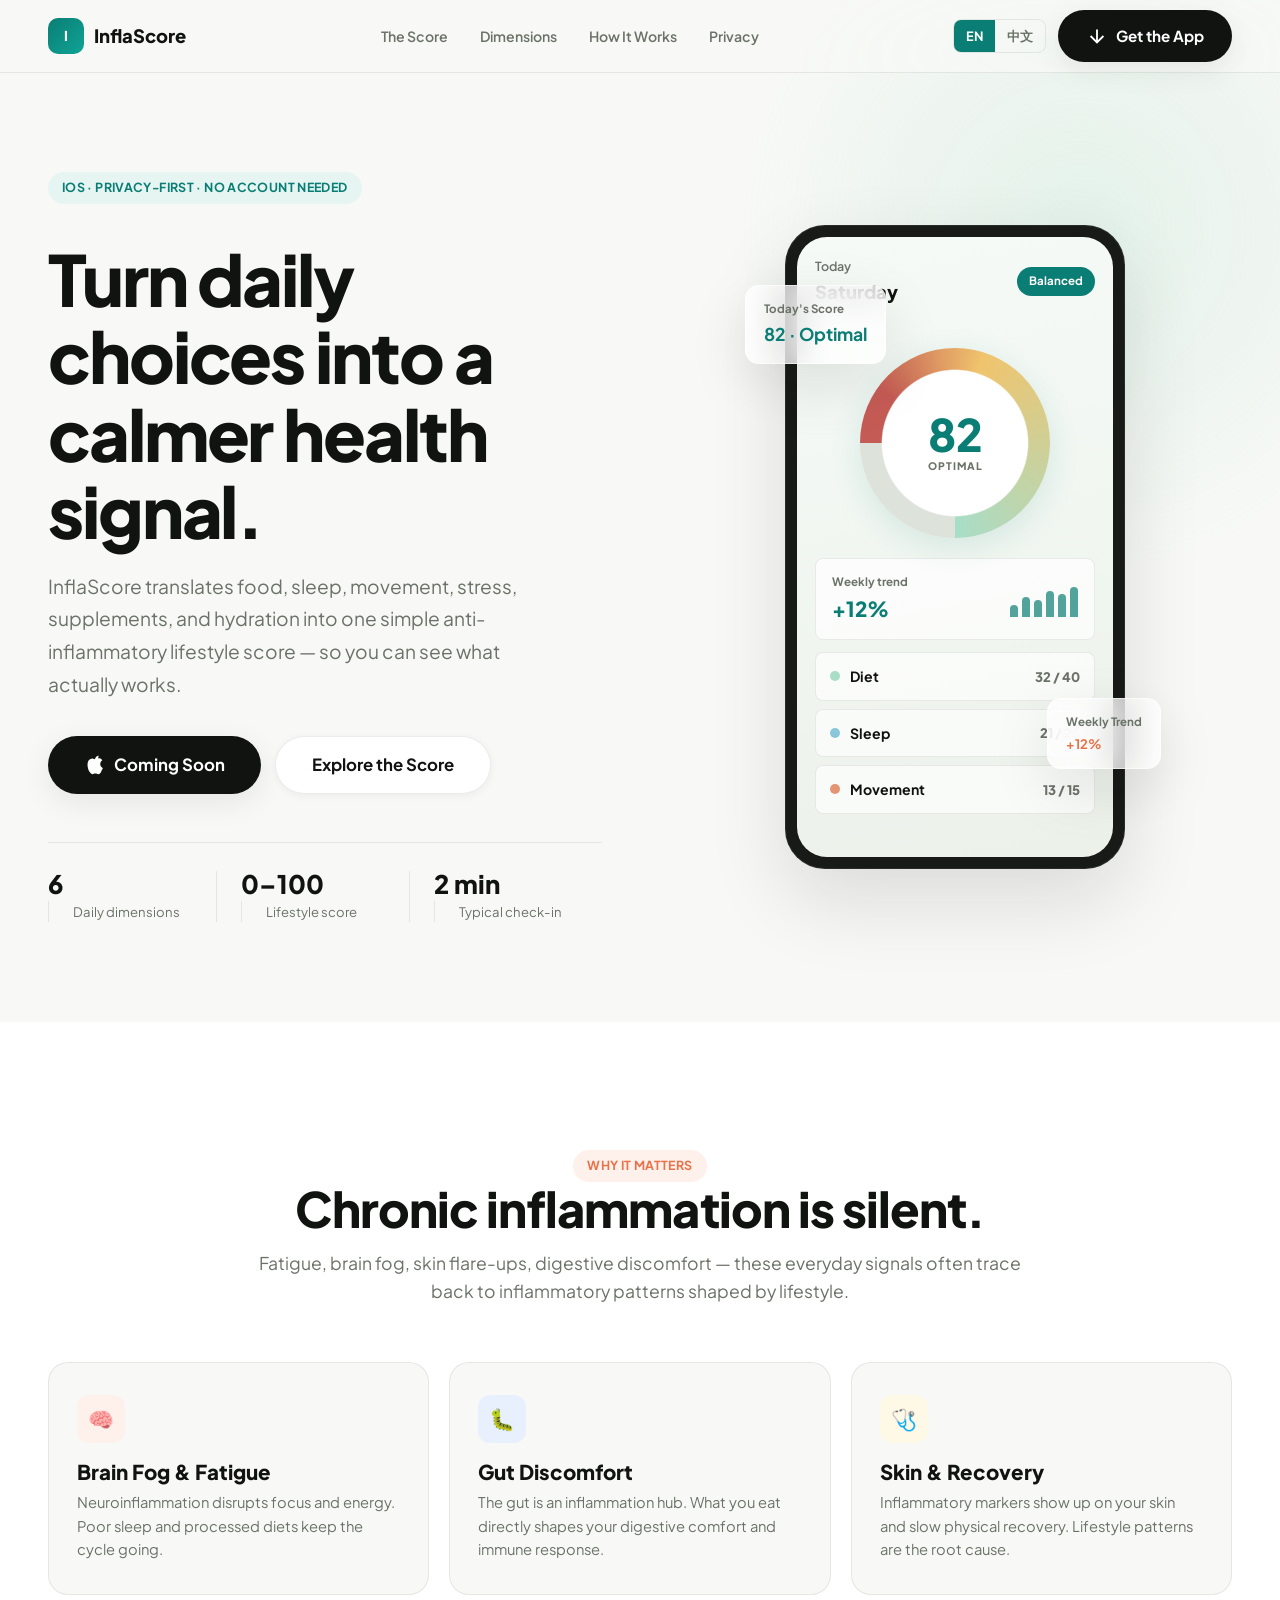
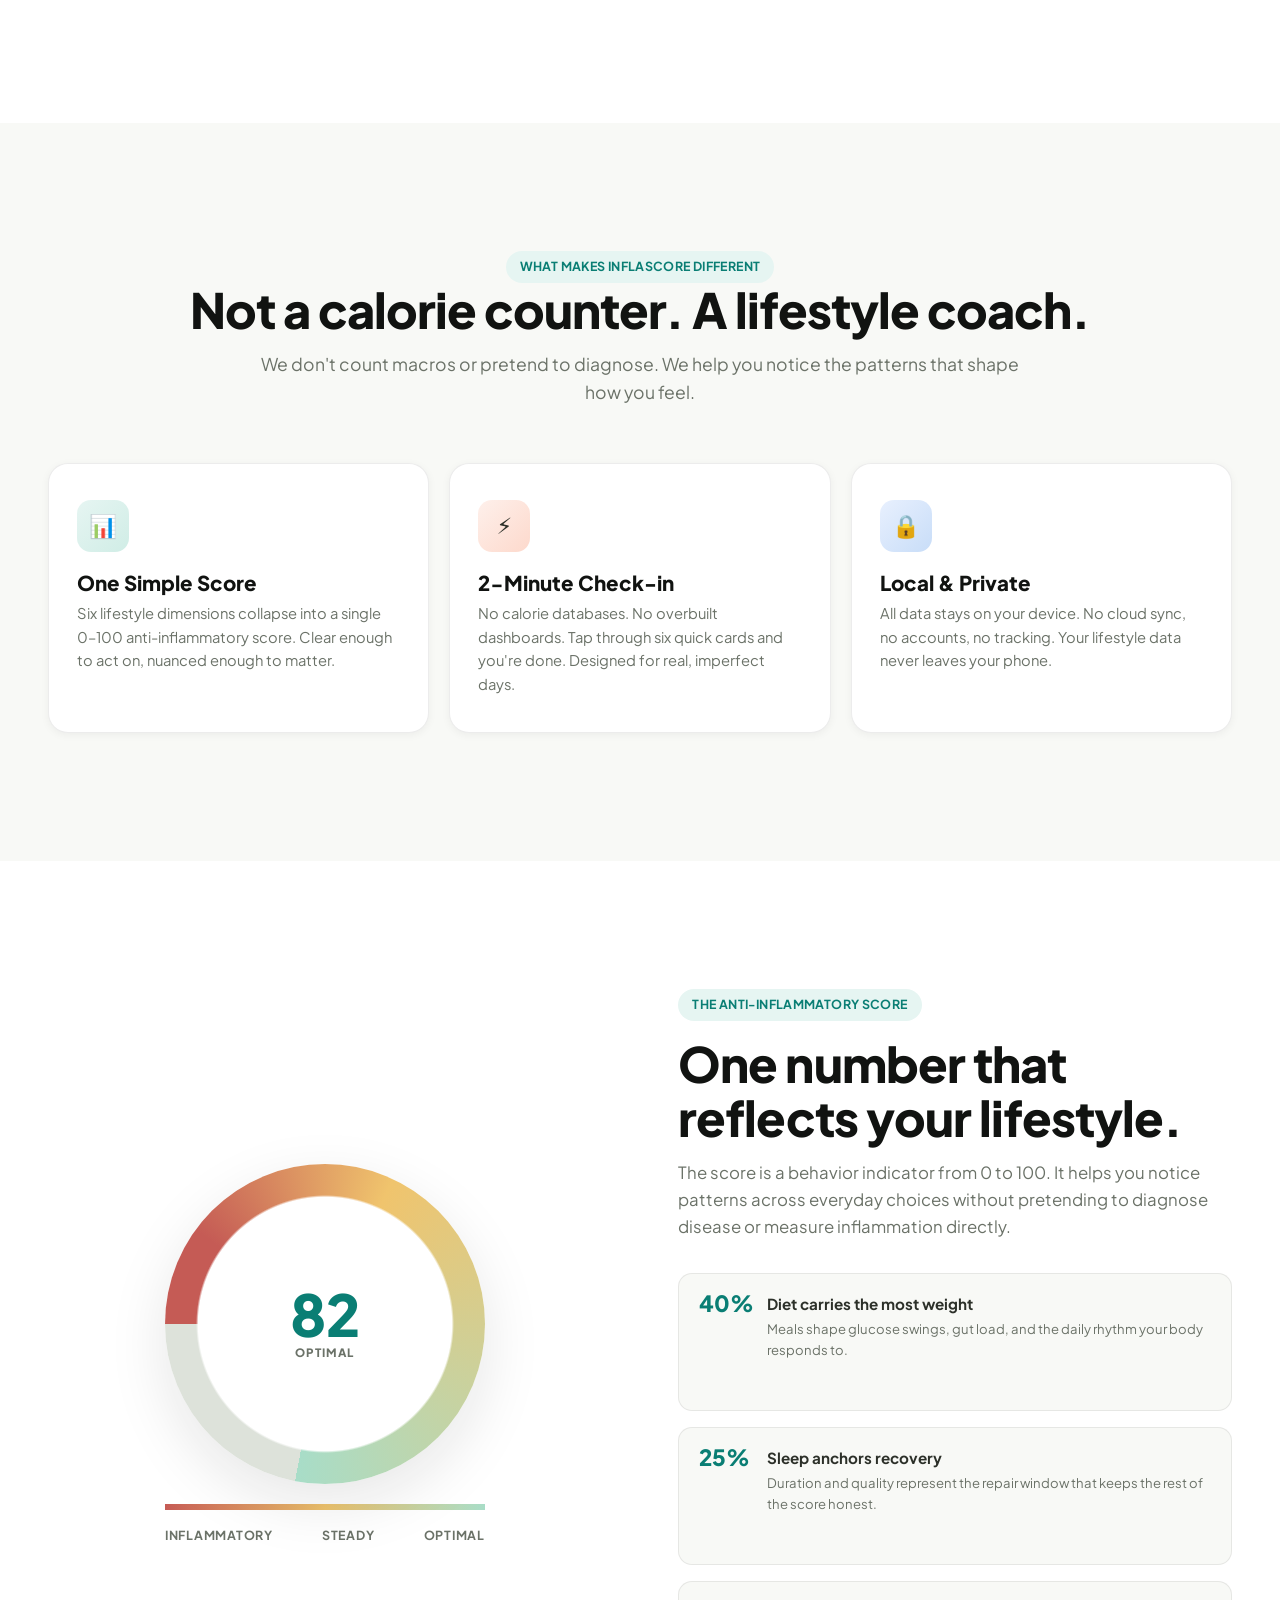
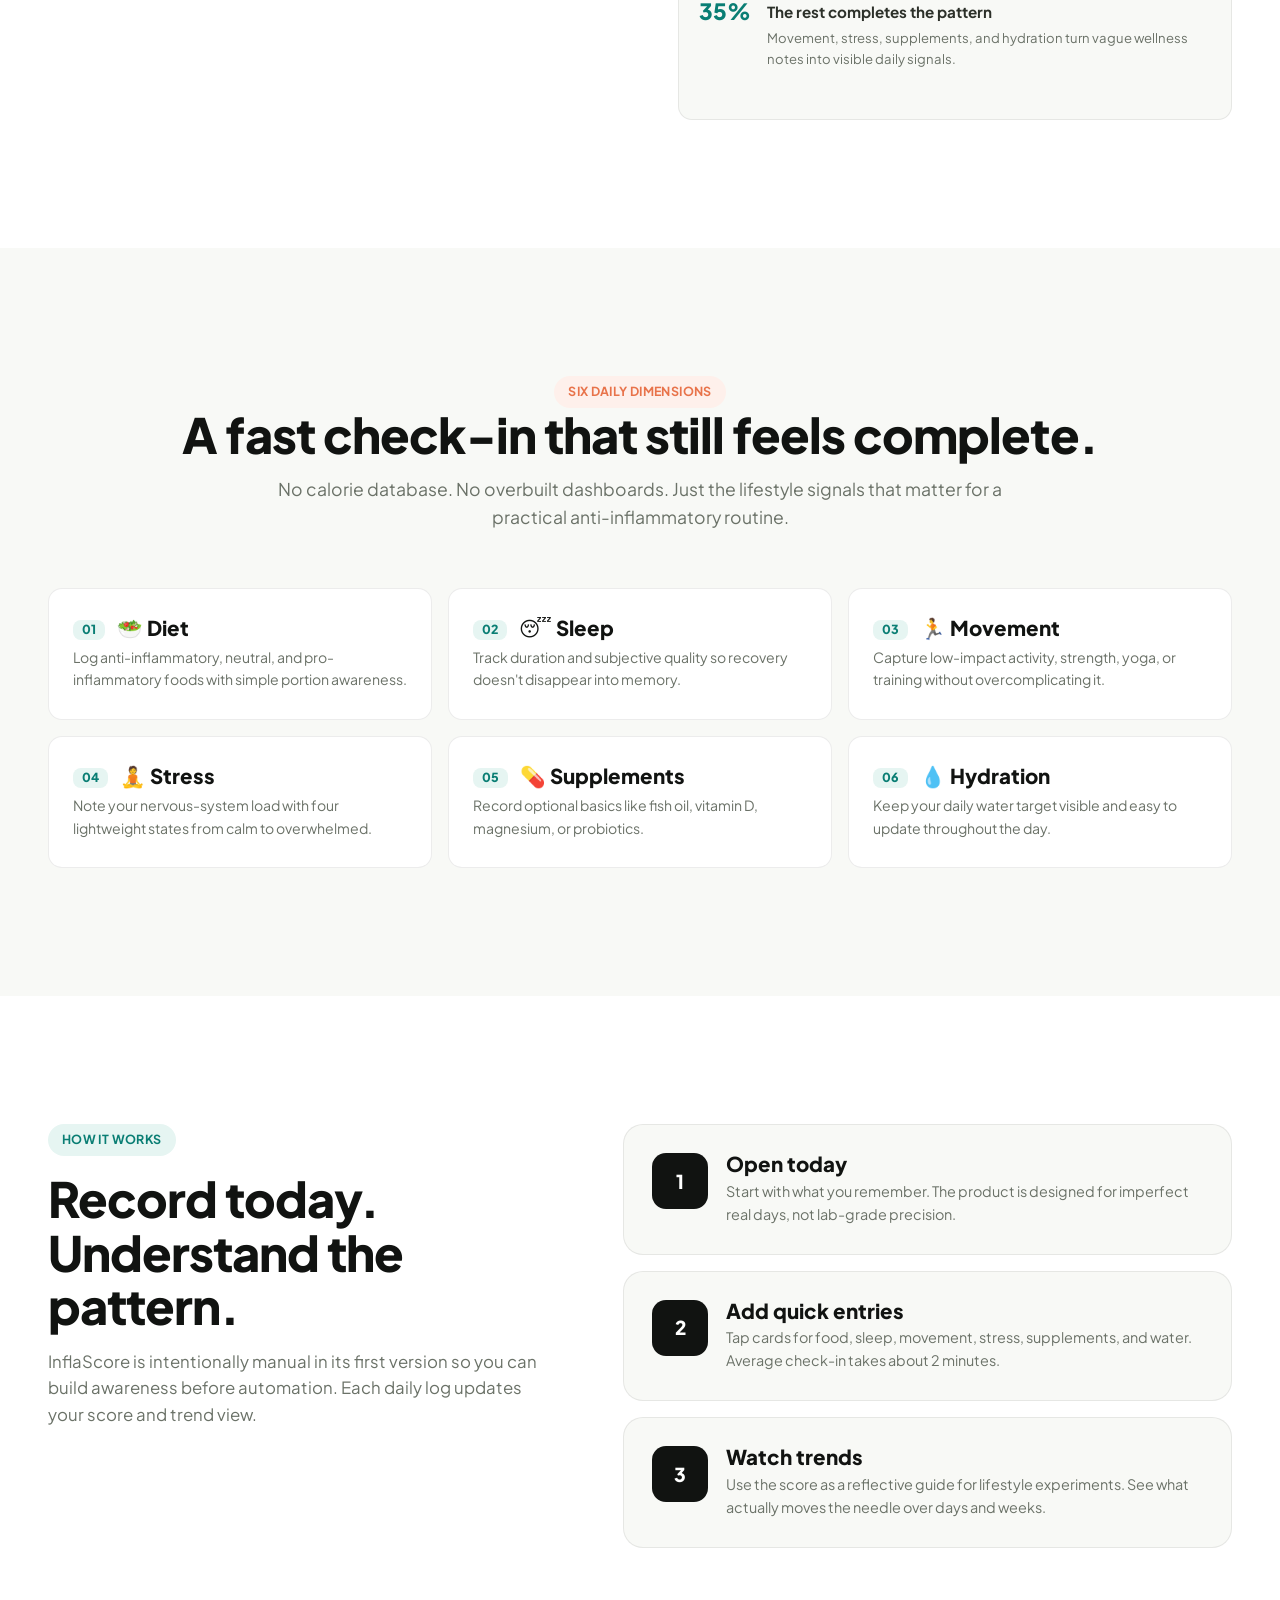
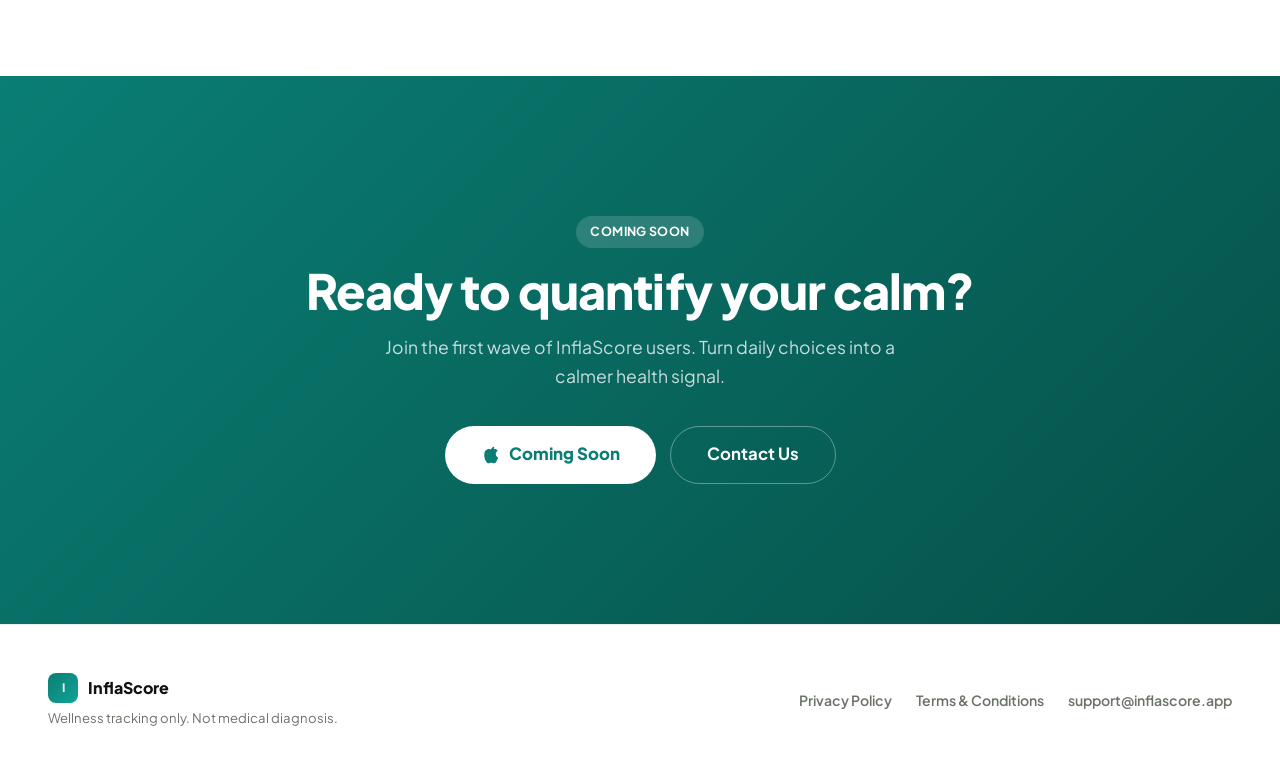
==== public/index.html @ 8caa7113 "Update App Store buttons to Coming Soon on landing pages (EN/ZH)" ====
<!doctype html>
<html lang="en">
<head>
  <meta charset="utf-8">
  <meta name="viewport" content="width=device-width, initial-scale=1">
  <title>InflaScore - Anti-inflammatory Diet & Lifestyle Tracker</title>
  <meta name="description" content="Turn vague wellness goals into a quantifiable daily anti-inflammatory score. Track diet, sleep, movement, stress, supplements, and hydration in 2 minutes.">
  <meta property="og:title" content="InflaScore - Anti-inflammatory Lifestyle Tracker">
  <meta property="og:description" content="Your daily anti-inflammatory lifestyle score. Track 6 dimensions in 2 minutes.">
  <meta property="og:type" content="website">
  <link rel="preconnect" href="https://fonts.googleapis.com">
  <link rel="preconnect" href="https://fonts.gstatic.com" crossorigin>
  <link href="https://fonts.googleapis.com/css2?family=Plus+Jakarta+Sans:wght@400;500;600;700;800;900&display=swap" rel="stylesheet">
  <link rel="stylesheet" href="styles.css">
</head>
<body>

<!-- ===== NAV ===== -->
<header class="site-header">
  <nav class="nav container" aria-label="Main navigation">
    <a class="brand" href="index.html" aria-label="InflaScore home">
      <span class="brand-icon">I</span>
      <span>InflaScore</span>
    </a>
    <div class="nav-links">
      <a href="#score">The Score</a>
      <a href="#dimensions">Dimensions</a>
      <a href="#how">How It Works</a>
      <a href="privacy.html">Privacy</a>
    </div>
    <div class="nav-actions">
      <div class="lang-switch">
        <a href="index.html" class="active">EN</a>
        <a href="index-zh.html">中文</a>
      </div>
      <a class="btn btn-primary" href="#download">
        <svg class="btn-icon" viewBox="0 0 24 24" fill="none" stroke="currentColor" stroke-width="2"><path d="M12 5v14M5 12l7 7 7-7"/></svg>
        Get the App
      </a>
    </div>
  </nav>
</header>

<main>

<!-- ===== HERO ===== -->
<section class="hero container">
  <div class="hero-content">
    <span class="badge badge-primary">iOS &middot; Privacy-first &middot; No account needed</span>
    <h1>Turn daily choices into a calmer health signal.</h1>
    <p class="hero-sub">InflaScore translates food, sleep, movement, stress, supplements, and hydration into one simple anti-inflammatory lifestyle score &mdash; so you can see what actually works.</p>
    <div class="hero-actions" id="download">
      <a class="btn btn-primary btn-lg" href="#">
        <svg class="btn-icon" viewBox="0 0 24 24" fill="currentColor"><path d="M18.71 19.5C17.88 20.74 17 21.95 15.66 21.97C14.32 22 13.89 21.18 12.37 21.18C10.84 21.18 10.37 21.95 9.1 22C7.79 22.05 6.8 20.68 5.96 19.47C4.25 16.56 2.93 11.3 4.7 7.72C5.57 5.94 7.36 4.83 9.28 4.8C10.56 4.78 11.76 5.68 12.54 5.68C13.31 5.68 14.78 4.58 16.35 4.75C17.02 4.78 18.85 5.02 20.03 6.76C19.93 6.83 17.67 8.15 17.69 10.87C17.72 14.14 20.56 15.18 20.59 15.19C20.56 15.27 20.12 16.72 19.06 18.2L18.71 19.5ZM13 3.5C13.73 2.67 14.94 2.04 15.94 2C16.07 3.17 15.6 4.35 14.9 5.19C14.21 6.04 13.07 6.7 11.95 6.61C11.8 5.46 12.36 4.26 13 3.5Z"/></svg>
        Coming Soon
      </a>
      <a class="btn btn-ghost btn-lg" href="#score">Explore the Score</a>
    </div>
    <div class="hero-metrics">
      <div>
        <div class="metric-value">6</div>
        <div class="metric-label">Daily dimensions</div>
      </div>
      <div>
        <div class="metric-value">0&ndash;100</div>
        <div class="metric-label">Lifestyle score</div>
      </div>
      <div>
        <div class="metric-value">2 min</div>
        <div class="metric-label">Typical check-in</div>
      </div>
    </div>
  </div>

  <div class="hero-visual">
    <div class="phone-wrap">
      <!-- floating cards -->
      <div class="phone-float phone-float-1">
        <div style="color:var(--muted);font-size:.72rem;margin-bottom:2px;">Today's Score</div>
        <div class="val">82 &middot; Optimal</div>
      </div>
      <div class="phone-float phone-float-2">
        <div style="color:var(--muted);font-size:.72rem;margin-bottom:2px;">Weekly Trend</div>
        <div class="val">+12%</div>
      </div>

      <!-- phone -->
      <div class="phone-device">
        <div class="phone-screen">
          <div class="app-status">
            <div>
              <div class="greeting">Today</div>
              <div class="day">Saturday</div>
            </div>
            <span class="status-chip">Balanced</span>
          </div>
          <div class="app-score">
            <div class="ring">
              <div class="ring-inner">
                <div class="score-num">82</div>
                <div class="score-label">Optimal</div>
              </div>
            </div>
          </div>
          <div class="app-trend">
            <div>
              <div class="label">Weekly trend</div>
              <div class="value">+12%</div>
            </div>
            <div class="mini-bars">
              <span style="height:34%"></span>
              <span style="height:56%"></span>
              <span style="height:48%"></span>
              <span style="height:72%"></span>
              <span style="height:64%"></span>
              <span style="height:84%"></span>
            </div>
          </div>
          <div class="app-habits">
            <div class="row"><span class="dot" style="background:var(--mint)"></span><span class="name">Diet</span><span class="pts">32 / 40</span></div>
            <div class="row"><span class="dot" style="background:var(--blue)"></span><span class="name">Sleep</span><span class="pts">21 / 25</span></div>
            <div class="row"><span class="dot" style="background:var(--coral)"></span><span class="name">Movement</span><span class="pts">13 / 15</span></div>
          </div>
        </div>
      </div>
    </div>
  </div>
</section>

<!-- ===== PROBLEM ===== -->
<section class="problem section">
  <div class="container">
    <div class="problem-header reveal">
      <span class="badge badge-accent">Why it matters</span>
      <h2>Chronic inflammation is silent.</h2>
      <p>Fatigue, brain fog, skin flare-ups, digestive discomfort &mdash; these everyday signals often trace back to inflammatory patterns shaped by lifestyle.</p>
    </div>
    <div class="problem-grid">
      <div class="problem-card reveal">
        <div class="icon">&#x1F9E0;</div>
        <h3>Brain Fog & Fatigue</h3>
        <p>Neuroinflammation disrupts focus and energy. Poor sleep and processed diets keep the cycle going.</p>
      </div>
      <div class="problem-card reveal">
        <div class="icon">&#x1F41B;</div>
        <h3>Gut Discomfort</h3>
        <p>The gut is an inflammation hub. What you eat directly shapes your digestive comfort and immune response.</p>
      </div>
      <div class="problem-card reveal">
        <div class="icon">&#x1FA7A;</div>
        <h3>Skin & Recovery</h3>
        <p>Inflammatory markers show up on your skin and slow physical recovery. Lifestyle patterns are the root cause.</p>
      </div>
    </div>
  </div>
</section>

<!-- ===== FEATURES ===== -->
<section class="features section">
  <div class="container">
    <div class="features-header reveal">
      <span class="badge badge-primary">What makes InflaScore different</span>
      <h2>Not a calorie counter. A lifestyle coach.</h2>
      <p>We don't count macros or pretend to diagnose. We help you notice the patterns that shape how you feel.</p>
    </div>
    <div class="features-grid">
      <div class="feature-card reveal">
        <div class="feature-icon">&#x1F4CA;</div>
        <h3>One Simple Score</h3>
        <p>Six lifestyle dimensions collapse into a single 0&ndash;100 anti-inflammatory score. Clear enough to act on, nuanced enough to matter.</p>
      </div>
      <div class="feature-card reveal">
        <div class="feature-icon">&#x26A1;</div>
        <h3>2-Minute Check-in</h3>
        <p>No calorie databases. No overbuilt dashboards. Tap through six quick cards and you're done. Designed for real, imperfect days.</p>
      </div>
      <div class="feature-card reveal">
        <div class="feature-icon">&#x1F512;</div>
        <h3>Local & Private</h3>
        <p>All data stays on your device. No cloud sync, no accounts, no tracking. Your lifestyle data never leaves your phone.</p>
      </div>
    </div>
  </div>
</section>

<!-- ===== SCORE ===== -->
<section class="score-section section" id="score">
  <div class="container">
    <div class="score-split">
      <div class="score-visual reveal">
        <div class="score-ring-wrap">
          <div class="score-ring-lg">
            <div class="ring-inner">
              <div class="score-num">82</div>
              <div class="score-label">Optimal</div>
            </div>
          </div>
        </div>
        <div class="score-scale" style="max-width:320px;width:100%;">
          <span>Inflammatory</span>
          <span>Steady</span>
          <span>Optimal</span>
        </div>
      </div>
      <div class="score-copy reveal">
        <span class="badge badge-primary">The Anti-Inflammatory Score</span>
        <h2>One number that reflects your lifestyle.</h2>
        <p>The score is a behavior indicator from 0 to 100. It helps you notice patterns across everyday choices without pretending to diagnose disease or measure inflammation directly.</p>
        <div class="weight-list">
          <div class="weight-item">
            <div class="pct">40%</div>
            <div>
              <h4>Diet carries the most weight</h4>
              <p>Meals shape glucose swings, gut load, and the daily rhythm your body responds to.</p>
            </div>
          </div>
          <div class="weight-item">
            <div class="pct">25%</div>
            <div>
              <h4>Sleep anchors recovery</h4>
              <p>Duration and quality represent the repair window that keeps the rest of the score honest.</p>
            </div>
          </div>
          <div class="weight-item">
            <div class="pct">35%</div>
            <div>
              <h4>The rest completes the pattern</h4>
              <p>Movement, stress, supplements, and hydration turn vague wellness notes into visible daily signals.</p>
            </div>
          </div>
        </div>
      </div>
    </div>
  </div>
</section>

<!-- ===== DIMENSIONS ===== -->
<section class="dimensions section" id="dimensions">
  <div class="container">
    <div class="dims-header reveal">
      <span class="badge badge-accent">Six Daily Dimensions</span>
      <h2>A fast check-in that still feels complete.</h2>
      <p>No calorie database. No overbuilt dashboards. Just the lifestyle signals that matter for a practical anti-inflammatory routine.</p>
    </div>
    <div class="dims-grid">
      <div class="dim-card reveal">
        <h3><span class="dim-num">01</span> 🥗 Diet</h3>
        <p>Log anti-inflammatory, neutral, and pro-inflammatory foods with simple portion awareness.</p>
      </div>
      <div class="dim-card reveal">
        <h3><span class="dim-num">02</span> 😴 Sleep</h3>
        <p>Track duration and subjective quality so recovery doesn't disappear into memory.</p>
      </div>
      <div class="dim-card reveal">
        <h3><span class="dim-num">03</span> 🏃 Movement</h3>
        <p>Capture low-impact activity, strength, yoga, or training without overcomplicating it.</p>
      </div>
      <div class="dim-card reveal">
        <h3><span class="dim-num">04</span> 🧘 Stress</h3>
        <p>Note your nervous-system load with four lightweight states from calm to overwhelmed.</p>
      </div>
      <div class="dim-card reveal">
        <h3><span class="dim-num">05</span> 💊 Supplements</h3>
        <p>Record optional basics like fish oil, vitamin D, magnesium, or probiotics.</p>
      </div>
      <div class="dim-card reveal">
        <h3><span class="dim-num">06</span> 💧 Hydration</h3>
        <p>Keep your daily water target visible and easy to update throughout the day.</p>
      </div>
    </div>
  </div>
</section>

<!-- ===== HOW IT WORKS ===== -->
<section class="how section" id="how">
  <div class="container">
    <div class="how-split">
      <div class="how-copy reveal">
        <span class="badge badge-primary">How It Works</span>
        <h2>Record today. Understand the pattern.</h2>
        <p>InflaScore is intentionally manual in its first version so you can build awareness before automation. Each daily log updates your score and trend view.</p>
      </div>
      <div class="steps">
        <div class="step-card reveal">
          <div class="step-num">1</div>
          <div>
            <h3>Open today</h3>
            <p>Start with what you remember. The product is designed for imperfect real days, not lab-grade precision.</p>
          </div>
        </div>
        <div class="step-card reveal">
          <div class="step-num">2</div>
          <div>
            <h3>Add quick entries</h3>
            <p>Tap cards for food, sleep, movement, stress, supplements, and water. Average check-in takes about 2 minutes.</p>
          </div>
        </div>
        <div class="step-card reveal">
          <div class="step-num">3</div>
          <div>
            <h3>Watch trends</h3>
            <p>Use the score as a reflective guide for lifestyle experiments. See what actually moves the needle over days and weeks.</p>
          </div>
        </div>
      </div>
    </div>
  </div>
</section>

<!-- ===== CTA ===== -->
<section class="cta-section" id="cta">
  <div class="container">
    <span class="badge" style="background:rgba(255,255,255,.15);color:#fff;margin-bottom:16px;">Coming Soon</span>
    <h2>Ready to quantify your calm?</h2>
    <p>Join the first wave of InflaScore users. Turn daily choices into a calmer health signal.</p>
    <div class="cta-actions">
      <a class="btn btn-white btn-lg" href="#">
        <svg class="store-icon" viewBox="0 0 24 24" fill="currentColor"><path d="M18.71 19.5C17.88 20.74 17 21.95 15.66 21.97C14.32 22 13.89 21.18 12.37 21.18C10.84 21.18 10.37 21.95 9.1 22C7.79 22.05 6.8 20.68 5.96 19.47C4.25 16.56 2.93 11.3 4.7 7.72C5.57 5.94 7.36 4.83 9.28 4.8C10.56 4.78 11.76 5.68 12.54 5.68C13.31 5.68 14.78 4.58 16.35 4.75C17.02 4.78 18.85 5.02 20.03 6.76C19.93 6.83 17.67 8.15 17.69 10.87C17.72 14.14 20.56 15.18 20.59 15.19C20.56 15.27 20.12 16.72 19.06 18.2L18.71 19.5ZM13 3.5C13.73 2.67 14.94 2.04 15.94 2C16.07 3.17 15.6 4.35 14.9 5.19C14.21 6.04 13.07 6.7 11.95 6.61C11.8 5.46 12.36 4.26 13 3.5Z"/></svg>
        Coming Soon
      </a>
      <a class="btn btn-outline-white btn-lg" href="mailto:support@inflascore.app">Contact Us</a>
    </div>
  </div>
</section>

</main>

<!-- ===== FOOTER ===== -->
<footer class="site-footer">
  <div class="footer-inner container">
    <div>
      <div class="footer-brand">
        <span class="brand-icon">I</span>
        <span>InflaScore</span>
      </div>
      <div class="footer-disclaimer">Wellness tracking only. Not medical diagnosis.</div>
    </div>
    <div class="footer-links">
      <a href="privacy.html">Privacy Policy</a>
      <a href="terms.html">Terms & Conditions</a>
      <a href="mailto:support@inflascore.app">support@inflascore.app</a>
    </div>
  </div>
</footer>

<script>
// Scroll reveal
const io = new IntersectionObserver((entries) => {
  entries.forEach(e => { if (e.isIntersecting) { e.target.classList.add('visible'); io.unobserve(e.target); } });
}, { threshold: 0.12 });
document.querySelectorAll('.reveal').forEach(el => io.observe(el));
</script>
</body>
</html>
---- public/styles.css ----
/* ===== FOUNDATION ===== */
:root {
  --bg: #f8f9f6;
  --bg-warm: #f3f0eb;
  --surface: #ffffff;
  --surface-glass: rgba(255,255,255,.72);
  --ink: #111311;
  --text: #2c3029;
  --muted: #6b7268;
  --line: rgba(17,19,17,.08);
  --primary: #0a7e74;
  --primary-light: #10a396;
  --primary-pale: #e6f5f2;
  --accent: #e8734a;
  --accent-pale: #fef0eb;
  --mint: #a8ddc8;
  --blue: #89c6da;
  --amber: #f0c46d;
  --coral: #e49373;
  --red: #c55b55;
  --shadow-sm: 0 2px 8px rgba(17,19,17,.05);
  --shadow-md: 0 8px 30px rgba(17,19,17,.08);
  --shadow-lg: 0 20px 60px rgba(17,19,17,.10);
  --shadow-xl: 0 32px 80px rgba(17,19,17,.12);
  --radius: 14px;
  --radius-sm: 8px;
  --radius-lg: 20px;
  --max-w: 1200px;
  --gutter: clamp(20px, 4vw, 48px);
}

* { box-sizing: border-box; margin: 0; padding: 0; }
html { scroll-behavior: smooth; -webkit-text-size-adjust: 100%; }
body {
  font-family: 'Plus Jakarta Sans', ui-sans-serif, system-ui, -apple-system, sans-serif;
  background: var(--bg);
  color: var(--text);
  line-height: 1.6;
  overflow-x: hidden;
}
a { color: inherit; text-decoration: none; }
img { max-width: 100%; display: block; }
button { font: inherit; cursor: pointer; border: none; background: none; }

/* ===== TYPOGRAPHY ===== */
h1, h2, h3 { color: var(--ink); font-weight: 800; line-height: 1.1; }
h1 { font-size: clamp(2.8rem, 5.5vw, 4.6rem); letter-spacing: -.03em; }
h2 { font-size: clamp(2rem, 3.8vw, 3.2rem); letter-spacing: -.02em; }
h3 { font-size: clamp(1.15rem, 1.6vw, 1.4rem); }
p { max-width: 60ch; }

/* ===== LAYOUT ===== */
.container { width: min(var(--max-w), calc(100% - var(--gutter) * 2)); margin: 0 auto; }
.section { padding: clamp(72px, 10vw, 140px) 0; }

/* ===== BUTTONS ===== */
.btn {
  display: inline-flex; align-items: center; justify-content: center; gap: 8px;
  min-height: 52px; padding: 0 28px; border-radius: 50px; font-weight: 700; font-size: .95rem;
  transition: transform .22s ease, box-shadow .22s ease;
}
.btn:hover { transform: translateY(-2px); }
.btn:active { transform: translateY(0); }
.btn-primary { background: var(--ink); color: #fff; box-shadow: var(--shadow-md); }
.btn-primary:hover { box-shadow: var(--shadow-lg); }
.btn-accent { background: var(--primary); color: #fff; box-shadow: 0 4px 20px rgba(10,126,116,.25); }
.btn-accent:hover { box-shadow: 0 8px 30px rgba(10,126,116,.35); }
.btn-ghost { background: var(--surface); color: var(--ink); border: 1px solid var(--line); box-shadow: var(--shadow-sm); }
.btn-ghost:hover { border-color: var(--primary); color: var(--primary); }
.btn-lg { min-height: 58px; padding: 0 36px; font-size: 1.05rem; }
.btn-icon { width: 22px; height: 22px; flex-shrink: 0; }

/* ===== BADGES ===== */
.badge {
  display: inline-flex; align-items: center; gap: 6px;
  padding: 6px 14px; border-radius: 50px; font-size: .78rem; font-weight: 700;
  letter-spacing: .03em; text-transform: uppercase;
}
.badge-primary { background: var(--primary-pale); color: var(--primary); }
.badge-accent { background: var(--accent-pale); color: var(--accent); }

/* ===== NAV ===== */
.site-header {
  position: fixed; top: 0; left: 0; right: 0; z-index: 100;
  background: rgba(248,249,246,.82); backdrop-filter: blur(20px) saturate(1.4);
  border-bottom: 1px solid var(--line);
  transition: background .3s ease;
}
.nav {
  display: flex; align-items: center; justify-content: space-between;
  min-height: 72px; gap: 24px;
}
.brand {
  display: flex; align-items: center; gap: 10px;
  font-size: 1.15rem; font-weight: 800; color: var(--ink);
  flex-shrink: 0;
}
.brand-icon {
  width: 36px; height: 36px; border-radius: 10px;
  display: grid; place-items: center;
  background: linear-gradient(135deg, var(--primary), var(--primary-light));
  color: #fff; font-weight: 900; font-size: .85rem;
}
.nav-links { display: flex; align-items: center; gap: 32px; }
.nav-links a {
  font-size: .88rem; font-weight: 600; color: var(--muted);
  transition: color .2s ease;
}
.nav-links a:hover { color: var(--primary); }
.nav-actions { display: flex; align-items: center; gap: 12px; }
.lang-switch {
  display: inline-flex; align-items: center; gap: 0;
  border: 1px solid var(--line); border-radius: 8px; overflow: hidden;
  font-size: .8rem; font-weight: 700;
}
.lang-switch a {
  padding: 6px 12px; color: var(--muted); transition: background .2s ease, color .2s ease;
}
.lang-switch a:hover { background: var(--primary-pale); color: var(--primary); }
.lang-switch a.active { background: var(--primary); color: #fff; }

/* ===== HERO ===== */
.hero {
  padding-top: calc(72px + clamp(60px, 8vw, 100px));
  padding-bottom: clamp(60px, 8vw, 100px);
  display: grid; grid-template-columns: 1fr 1fr;
  gap: clamp(40px, 6vw, 80px); align-items: center;
  position: relative;
}
.hero::before {
  content: ''; position: absolute; top: -120px; right: -200px;
  width: 700px; height: 700px; border-radius: 50%;
  background: radial-gradient(circle, rgba(168,221,200,.25), transparent 70%);
  pointer-events: none;
}
.hero-content { position: relative; z-index: 1; }
.hero-content .badge { margin-bottom: 20px; }
.hero h1 { margin: 16px 0 20px; }
.hero-sub {
  font-size: clamp(1.05rem, 1.5vw, 1.2rem); color: var(--muted);
  line-height: 1.7; max-width: 520px; margin-bottom: 36px;
}
.hero-actions { display: flex; gap: 14px; flex-wrap: wrap; margin-bottom: 48px; }
.hero-metrics {
  display: flex; gap: 0; border-top: 1px solid var(--line); padding-top: 28px;
}
.hero-metrics div { flex: 1; }
.hero-metrics div + div { border-left: 1px solid var(--line); padding-left: 24px; }
.metric-value { font-size: 1.6rem; font-weight: 800; color: var(--ink); line-height: 1; }
.metric-label { font-size: .82rem; color: var(--muted); margin-top: 4px; }

/* phone mockup */
.hero-visual { position: relative; z-index: 1; }
.phone-wrap { position: relative; max-width: 340px; margin: 0 auto; }
.phone-float {
  position: absolute; padding: 14px 18px; border-radius: var(--radius);
  background: var(--surface-glass); backdrop-filter: blur(16px);
  border: 1px solid rgba(255,255,255,.6); box-shadow: var(--shadow-lg);
  font-size: .82rem; font-weight: 700; white-space: nowrap;
  animation: float 4s ease-in-out infinite;
}
.phone-float-1 { top: 60px; left: -40px; }
.phone-float-1 .val { color: var(--primary); font-size: 1.1rem; }
.phone-float-2 { bottom: 100px; right: -36px; animation-delay: -2s; }
.phone-float-2 .val { color: var(--accent); }
@keyframes float {
  0%, 100% { transform: translateY(0); }
  50% { transform: translateY(-10px); }
}

.phone-device {
  border-radius: 40px; background: #171a17; padding: 12px;
  box-shadow: var(--shadow-xl), 0 0 0 1px rgba(255,255,255,.08) inset;
}
.phone-screen {
  border-radius: 30px; overflow: hidden; min-height: 620px;
  background: linear-gradient(170deg, #f5faf7 0%, #ecf2ea 100%);
  padding: 20px 18px;
}
/* status bar */
.app-status { display: flex; justify-content: space-between; align-items: center; margin-bottom: 18px; }
.app-status .greeting { font-size: .78rem; color: var(--muted); font-weight: 600; }
.app-status .day { font-size: 1.15rem; font-weight: 800; color: var(--ink); }
.status-chip {
  padding: 5px 12px; border-radius: 50px; font-size: .72rem; font-weight: 700;
  background: var(--primary); color: #fff;
}
/* score ring in phone */
.app-score { display: grid; place-items: center; padding: 24px 0 20px; }
.ring {
  width: 190px; height: 190px; border-radius: 50%; display: grid; place-items: center;
  background:
    radial-gradient(circle, var(--surface) 0 54%, transparent 55%),
    conic-gradient(from -90deg, var(--red) 0 10%, var(--amber) 30%, var(--mint) 75%, #dde2da 75% 100%);
  box-shadow: 0 8px 32px rgba(10,126,116,.12);
}
.ring-inner {
  width: 64%; aspect-ratio: 1; border-radius: 50%; display: grid; place-content: center;
  text-align: center; background: var(--surface);
}
.ring-inner .score-num { font-size: 2.8rem; font-weight: 900; color: var(--primary); line-height: 1; }
.ring-inner .score-label { font-size: .65rem; font-weight: 800; color: var(--muted); text-transform: uppercase; letter-spacing: .1em; margin-top: 2px; }
/* trend card in phone */
.app-trend {
  display: flex; align-items: center; justify-content: space-between;
  padding: 14px 16px; border-radius: var(--radius-sm);
  background: rgba(255,255,255,.7); border: 1px solid var(--line);
  margin-bottom: 12px;
}
.app-trend .label { font-size: .72rem; color: var(--muted); font-weight: 700; }
.app-trend .value { font-size: 1.3rem; font-weight: 800; color: var(--primary); }
.mini-bars { display: flex; align-items: flex-end; gap: 4px; height: 36px; }
.mini-bars span { width: 8px; border-radius: 99px 99px 2px 2px; background: var(--primary); opacity: .7; }
/* habit rows in phone */
.app-habits { display: grid; gap: 8px; }
.app-habits .row {
  display: flex; align-items: center; gap: 10px;
  padding: 12px 14px; border-radius: var(--radius-sm);
  background: rgba(255,255,255,.65); border: 1px solid var(--line);
}
.app-habits .dot { width: 10px; height: 10px; border-radius: 50%; flex-shrink: 0; }
.app-habits .name { font-weight: 700; font-size: .88rem; color: var(--ink); flex: 1; }
.app-habits .pts { font-weight: 800; font-size: .82rem; color: var(--muted); }

/* ===== PROBLEM SECTION ===== */
.problem { background: var(--surface); }
.problem-header { text-align: center; margin-bottom: 56px; }
.problem-header p { margin: 14px auto 0; color: var(--muted); font-size: 1.1rem; }
.problem-grid { display: grid; grid-template-columns: repeat(3, 1fr); gap: 20px; }
.problem-card {
  padding: 32px 28px; border-radius: var(--radius-lg);
  border: 1px solid var(--line); background: var(--bg);
  transition: transform .25s ease, box-shadow .25s ease;
}
.problem-card:hover { transform: translateY(-4px); box-shadow: var(--shadow-md); }
.problem-card .icon {
  width: 48px; height: 48px; border-radius: 12px; display: grid; place-items: center;
  font-size: 1.3rem; margin-bottom: 18px;
}
.problem-card:nth-child(1) .icon { background: #fef0eb; }
.problem-card:nth-child(2) .icon { background: #e8f0fe; }
.problem-card:nth-child(3) .icon { background: #fef8e6; }
.problem-card h3 { margin-bottom: 8px; }
.problem-card p { color: var(--muted); font-size: .92rem; }

/* ===== FEATURES ===== */
.features-header { text-align: center; margin-bottom: 56px; }
.features-header p { margin: 14px auto 0; color: var(--muted); font-size: 1.1rem; }
.features-grid { display: grid; grid-template-columns: repeat(3, 1fr); gap: 20px; }
.feature-card {
  padding: 36px 28px; border-radius: var(--radius-lg);
  background: var(--surface); border: 1px solid var(--line);
  box-shadow: var(--shadow-sm);
  transition: transform .25s ease, box-shadow .25s ease;
}
.feature-card:hover { transform: translateY(-4px); box-shadow: var(--shadow-md); }
.feature-icon {
  width: 52px; height: 52px; border-radius: 14px; display: grid; place-items: center;
  margin-bottom: 20px; font-size: 1.4rem;
}
.feature-card:nth-child(1) .feature-icon { background: linear-gradient(135deg, #e6f5f2, #d0ede6); }
.feature-card:nth-child(2) .feature-icon { background: linear-gradient(135deg, #fef0eb, #fdd9cc); }
.feature-card:nth-child(3) .feature-icon { background: linear-gradient(135deg, #e8f0fe, #c8ddf8); }
.feature-card h3 { margin-bottom: 8px; }
.feature-card p { color: var(--muted); font-size: .92rem; }

/* ===== SCORE SECTION ===== */
.score-section { background: var(--surface); }
.score-split { display: grid; grid-template-columns: 1fr 1fr; gap: clamp(40px, 6vw, 80px); align-items: center; }
.score-visual { display: grid; place-items: center; }
.score-ring-wrap { position: relative; }
.score-ring-lg {
  width: min(320px, 70vw); aspect-ratio: 1; border-radius: 50%; display: grid; place-items: center;
  background:
    radial-gradient(circle, var(--surface) 0 56%, transparent 57%),
    conic-gradient(from -90deg, var(--red) 0 10%, var(--amber) 32%, var(--mint) 78%, #dde2da 78% 100%);
  box-shadow: var(--shadow-lg);
}
.score-ring-lg .ring-inner { width: 62%; }
.score-ring-lg .ring-inner .score-num { font-size: 3.6rem; }
.score-ring-lg .ring-inner .score-label { font-size: .72rem; }
.score-scale {
  display: flex; justify-content: space-between; margin-top: 20px;
  padding-top: 16px; border-top: 6px solid transparent;
  border-image: linear-gradient(90deg, var(--red), var(--amber), var(--mint)) 1;
  font-size: .78rem; font-weight: 700; color: var(--muted); text-transform: uppercase; letter-spacing: .06em;
}
.score-copy .badge { margin-bottom: 16px; }
.score-copy h2 { margin-bottom: 16px; }
.score-copy p { color: var(--muted); font-size: 1.05rem; margin-bottom: 32px; }
.weight-list { display: grid; gap: 16px; }
.weight-item {
  display: flex; align-items: flex-start; gap: 16px;
  padding: 18px 20px; border-radius: var(--radius);
  background: var(--bg); border: 1px solid var(--line);
}
.weight-item .pct {
  font-size: 1.4rem; font-weight: 900; color: var(--primary);
  min-width: 52px; line-height: 1;
}
.weight-item h4 { font-size: .95rem; font-weight: 700; margin-bottom: 2px; }
.weight-item p { font-size: .82rem; color: var(--muted); }

/* ===== DIMENSIONS ===== */
.dims-header { text-align: center; margin-bottom: 56px; }
.dims-header p { margin: 14px auto 0; color: var(--muted); font-size: 1.1rem; }
.dims-grid { display: grid; grid-template-columns: repeat(3, 1fr); gap: 16px; }
.dim-card {
  padding: 28px 24px; border-radius: var(--radius);
  background: var(--surface); border: 1px solid var(--line);
  transition: transform .25s ease, box-shadow .25s ease, border-color .25s ease;
}
.dim-card:hover { transform: translateY(-3px); box-shadow: var(--shadow-md); border-color: rgba(10,126,116,.2); }
.dim-num {
  display: inline-block; padding: 3px 9px; border-radius: 8px;
  background: var(--primary-pale); color: var(--primary);
  font-weight: 800; font-size: .78rem; margin-right: 8px; vertical-align: middle;
}
.dim-card h3 { margin-bottom: 6px; }
.dim-card p { font-size: .88rem; color: var(--muted); }

/* ===== HOW IT WORKS ===== */
.how { background: var(--surface); }
.how-split { display: grid; grid-template-columns: .9fr 1.1fr; gap: clamp(40px, 6vw, 80px); align-items: start; }
.how-copy { position: sticky; top: 100px; }
.how-copy .badge { margin-bottom: 16px; }
.how-copy h2 { margin-bottom: 16px; }
.how-copy p { color: var(--muted); font-size: 1.05rem; }
.steps { display: grid; gap: 16px; }
.step-card {
  display: grid; grid-template-columns: 56px 1fr; gap: 18px;
  padding: 28px; border-radius: var(--radius-lg);
  background: var(--bg); border: 1px solid var(--line);
  transition: transform .25s ease, box-shadow .25s ease;
}
.step-card:hover { transform: translateY(-3px); box-shadow: var(--shadow-md); }
.step-num {
  width: 56px; height: 56px; border-radius: 14px; display: grid; place-items: center;
  background: var(--ink); color: #fff; font-weight: 900; font-size: 1.2rem;
}
.step-card h3 { margin-bottom: 4px; }
.step-card p { font-size: .9rem; color: var(--muted); }

/* ===== CTA SECTION ===== */
.cta-section {
  background: linear-gradient(135deg, #0a7e74 0%, #065048 100%);
  color: #fff; text-align: center;
  padding: clamp(80px, 12vw, 140px) 0;
}
.cta-section h2 { color: #fff; margin-bottom: 16px; }
.cta-section p { color: rgba(255,255,255,.78); font-size: 1.1rem; margin: 0 auto 36px; max-width: 520px; }
.cta-actions { display: flex; gap: 14px; justify-content: center; flex-wrap: wrap; }
.btn-white { background: #fff; color: var(--primary); font-weight: 800; }
.btn-white:hover { box-shadow: var(--shadow-lg); }
.btn-outline-white {
  background: transparent; color: #fff; border: 1.5px solid rgba(255,255,255,.35);
}
.btn-outline-white:hover { background: rgba(255,255,255,.1); border-color: rgba(255,255,255,.6); }
.store-icon { width: 20px; height: 20px; }

/* ===== FOOTER ===== */
.site-footer {
  background: var(--surface); border-top: 1px solid var(--line);
  padding: 48px 0;
}
.footer-inner {
  display: flex; align-items: center; justify-content: space-between;
  gap: 24px; flex-wrap: wrap;
}
.footer-brand { display: flex; align-items: center; gap: 10px; font-weight: 800; color: var(--ink); }
.footer-brand .brand-icon { width: 30px; height: 30px; border-radius: 8px; font-size: .72rem; }
.footer-disclaimer { font-size: .82rem; color: var(--muted); margin-top: 4px; }
.footer-links { display: flex; gap: 24px; flex-wrap: wrap; }
.footer-links a { font-size: .88rem; font-weight: 600; color: var(--muted); transition: color .2s ease; }
.footer-links a:hover { color: var(--primary); }

/* ===== LEGAL PAGES ===== */
.legal-header { padding-top: calc(72px + 48px); padding-bottom: 24px; }
.legal-doc {
  max-width: 820px; margin: 0 auto; padding: 0 var(--gutter) 100px;
}
.legal-card {
  background: var(--surface); border-radius: var(--radius-lg);
  padding: clamp(36px, 6vw, 64px); box-shadow: var(--shadow-md);
  border: 1px solid var(--line);
}
.legal-card .notice {
  background: #fff8e6; color: #7a5800; padding: 14px 18px; border-radius: var(--radius-sm);
  font-weight: 700; font-size: .88rem; margin-bottom: 32px;
}
.legal-card h1 { font-size: clamp(2.2rem, 4.5vw, 3.2rem); margin-bottom: 8px; }
.legal-card .date { color: var(--muted); font-size: .92rem; margin-bottom: 12px; }
.legal-card .intro { color: rgba(44,48,41,.8); font-size: .95rem; margin-bottom: 32px; line-height: 1.7; }
.legal-toc {
  background: var(--bg); border-radius: var(--radius); padding: 20px 24px;
  margin-bottom: 36px; border: 1px solid var(--line);
}
.legal-toc .toc-title { font-weight: 800; font-size: .82rem; text-transform: uppercase; letter-spacing: .06em; color: var(--muted); margin-bottom: 10px; }
.legal-toc ol { padding-left: 18px; margin: 0; display: grid; gap: 6px; }
.legal-toc li { font-size: .88rem; color: var(--primary); font-weight: 600; }
.legal-toc a { color: var(--primary); }
.legal-toc a:hover { text-decoration: underline; }
.legal-card h2 {
  font-size: 1.15rem; margin-top: 36px; margin-bottom: 10px;
  padding-top: 28px; border-top: 1px solid var(--line);
}
.legal-card h2:first-of-type { border-top: none; padding-top: 0; margin-top: 0; }
.legal-card p, .legal-card li { color: rgba(44,48,41,.82); font-size: .95rem; line-height: 1.75; }
.legal-card ul, .legal-card ol { padding-left: 22px; margin: 8px 0; }
.legal-card li { margin-bottom: 6px; }
.legal-card strong { color: var(--ink); }
.legal-card a { color: var(--primary); font-weight: 600; }
.legal-card a:hover { text-decoration: underline; }
.legal-highlight {
  background: var(--primary-pale); border-radius: var(--radius); padding: 18px 20px;
  margin: 16px 0; border-left: 3px solid var(--primary);
}
.legal-highlight p { margin: 0; color: var(--primary); font-weight: 600; font-size: .92rem; }

/* ===== ANIMATIONS ===== */
.reveal { opacity: 0; transform: translateY(32px); transition: opacity .7s ease, transform .7s ease; }
.reveal.visible { opacity: 1; transform: none; }

@keyframes fade-in { from { opacity: 0; transform: translateY(16px); } to { opacity: 1; transform: none; } }
body { animation: fade-in .5s ease both; }

/* focus */
:focus-visible { outline: 2px solid var(--primary); outline-offset: 3px; border-radius: 4px; }

/* ===== RESPONSIVE: TABLET (<=1024px) ===== */
@media (max-width: 1024px) {
  .hero { grid-template-columns: 1fr; text-align: center; }
  .hero-content { max-width: 600px; margin: 0 auto; }
  .hero-sub { margin-left: auto; margin-right: auto; }
  .hero-actions { justify-content: center; }
  .hero-metrics { justify-content: center; }
  .hero-visual { margin-top: 40px; }
  .problem-grid { grid-template-columns: 1fr; max-width: 480px; margin: 0 auto; }
  .features-grid { grid-template-columns: 1fr; max-width: 480px; margin: 0 auto; }
  .score-split { grid-template-columns: 1fr; text-align: center; }
  .score-copy p { margin-left: auto; margin-right: auto; }
  .dims-grid { grid-template-columns: repeat(2, 1fr); }
  .how-split { grid-template-columns: 1fr; }
  .how-copy { position: static; text-align: center; }
  .how-copy p { margin: 0 auto; }
}

/* ===== RESPONSIVE: MOBILE NAV (<=768px) ===== */
@media (max-width: 768px) {
  .nav { min-height: 60px; gap: 12px; }
  .nav-links { display: none; }
  .nav-actions .btn-primary { display: none; }
  .brand span:last-child { font-size: 1rem; }
  .brand-icon { width: 32px; height: 32px; font-size: .75rem; }

  .hero { padding-top: calc(60px + 40px); padding-bottom: 40px; gap: 32px; }
  .hero h1 { font-size: clamp(2.2rem, 8vw, 3.2rem); }
  .hero-sub { font-size: 1rem; margin-bottom: 28px; }
  .hero-actions { gap: 10px; margin-bottom: 32px; }
  .btn-lg { min-height: 50px; padding: 0 24px; font-size: .95rem; }

  .phone-wrap { max-width: 280px; }
  .phone-device { border-radius: 32px; padding: 10px; }
  .phone-screen { border-radius: 24px; min-height: 500px; padding: 16px 14px; }
  .phone-float { display: none; }
  .ring { width: 150px; height: 150px; }
  .ring-inner .score-num { font-size: 2.2rem; }
  .app-trend { padding: 12px; }
  .app-habits .row { padding: 10px 12px; }

  .section { padding: clamp(48px, 8vw, 80px) 0; }

  .problem-header { margin-bottom: 36px; }
  .problem-header h2, .features-header h2, .dims-header h2, .how-copy h2, .score-copy h2 {
    font-size: clamp(1.6rem, 5vw, 2.2rem);
  }
  .problem-card { padding: 24px 20px; }
  .features-header { margin-bottom: 36px; }
  .feature-card { padding: 28px 22px; }

  .score-split { gap: 32px; }
  .score-ring-lg { width: min(260px, 70vw); }
  .score-ring-lg .ring-inner .score-num { font-size: 2.8rem; }
  .score-scale { font-size: .7rem; }
  .weight-item { flex-direction: column; gap: 8px; }

  .dims-header { margin-bottom: 36px; }
  .dims-grid { grid-template-columns: 1fr; max-width: 420px; margin: 0 auto; }
  .dim-card { padding: 22px 20px; }

  .step-card { grid-template-columns: 44px 1fr; gap: 14px; padding: 22px; }
  .step-num { width: 44px; height: 44px; font-size: 1rem; border-radius: 12px; }

  .footer-inner { flex-direction: column; align-items: flex-start; gap: 20px; }
  .footer-links { gap: 16px; }

  .legal-card { padding: clamp(24px, 5vw, 40px); }
  .legal-card h1 { font-size: clamp(1.8rem, 6vw, 2.8rem); }
  .legal-card h2 { font-size: 1.05rem; margin-top: 28px; }
  .legal-card p, .legal-card li { font-size: .9rem; }
  .legal-toc { padding: 16px 18px; }
}

/* ===== RESPONSIVE: SMALL MOBILE (<=480px) ===== */
@media (max-width: 480px) {
  .container { width: calc(100% - 24px); }

  .hero { padding-top: calc(60px + 28px); padding-bottom: 28px; }
  .hero h1 { font-size: clamp(1.8rem, 9vw, 2.6rem); }
  .hero-sub { font-size: .92rem; }
  .hero-actions { flex-direction: column; align-items: stretch; }
  .hero-actions .btn { width: 100%; }
  .hero-metrics { flex-direction: column; gap: 14px; }
  .hero-metrics div + div { border-left: none; padding-left: 0; border-top: 1px solid var(--line); padding-top: 14px; }

  .phone-wrap { max-width: 260px; }
  .phone-screen { min-height: 460px; padding: 14px 12px; }
  .ring { width: 130px; height: 130px; }
  .ring-inner .score-num { font-size: 1.8rem; }
  .ring-inner .score-label { font-size: .58rem; }
  .app-trend .value { font-size: 1.1rem; }
  .mini-bars { height: 28px; }
  .mini-bars span { width: 6px; }

  .problem-card { padding: 20px 18px; }
  .problem-card .icon { width: 40px; height: 40px; font-size: 1.1rem; margin-bottom: 14px; }
  .feature-card { padding: 24px 18px; }
  .feature-icon { width: 44px; height: 44px; font-size: 1.2rem; margin-bottom: 16px; }

  .score-ring-lg { width: min(220px, 65vw); }
  .score-ring-lg .ring-inner .score-num { font-size: 2.4rem; }
  .weight-item { padding: 14px 16px; }
  .weight-item .pct { font-size: 1.2rem; }

  .dim-card { padding: 18px 16px; }

  .step-card { grid-template-columns: 1fr; text-align: center; gap: 12px; padding: 20px; }
  .step-num { margin: 0 auto; }

  .cta-section { padding: clamp(56px, 10vw, 100px) 0; }
  .cta-section h2 { font-size: clamp(1.6rem, 6vw, 2.2rem); }
  .cta-actions { flex-direction: column; align-items: center; }
  .cta-actions .btn { width: 100%; max-width: 320px; }

  .footer-inner { padding: 32px 0; }
  .footer-links { flex-direction: column; gap: 12px; }
}
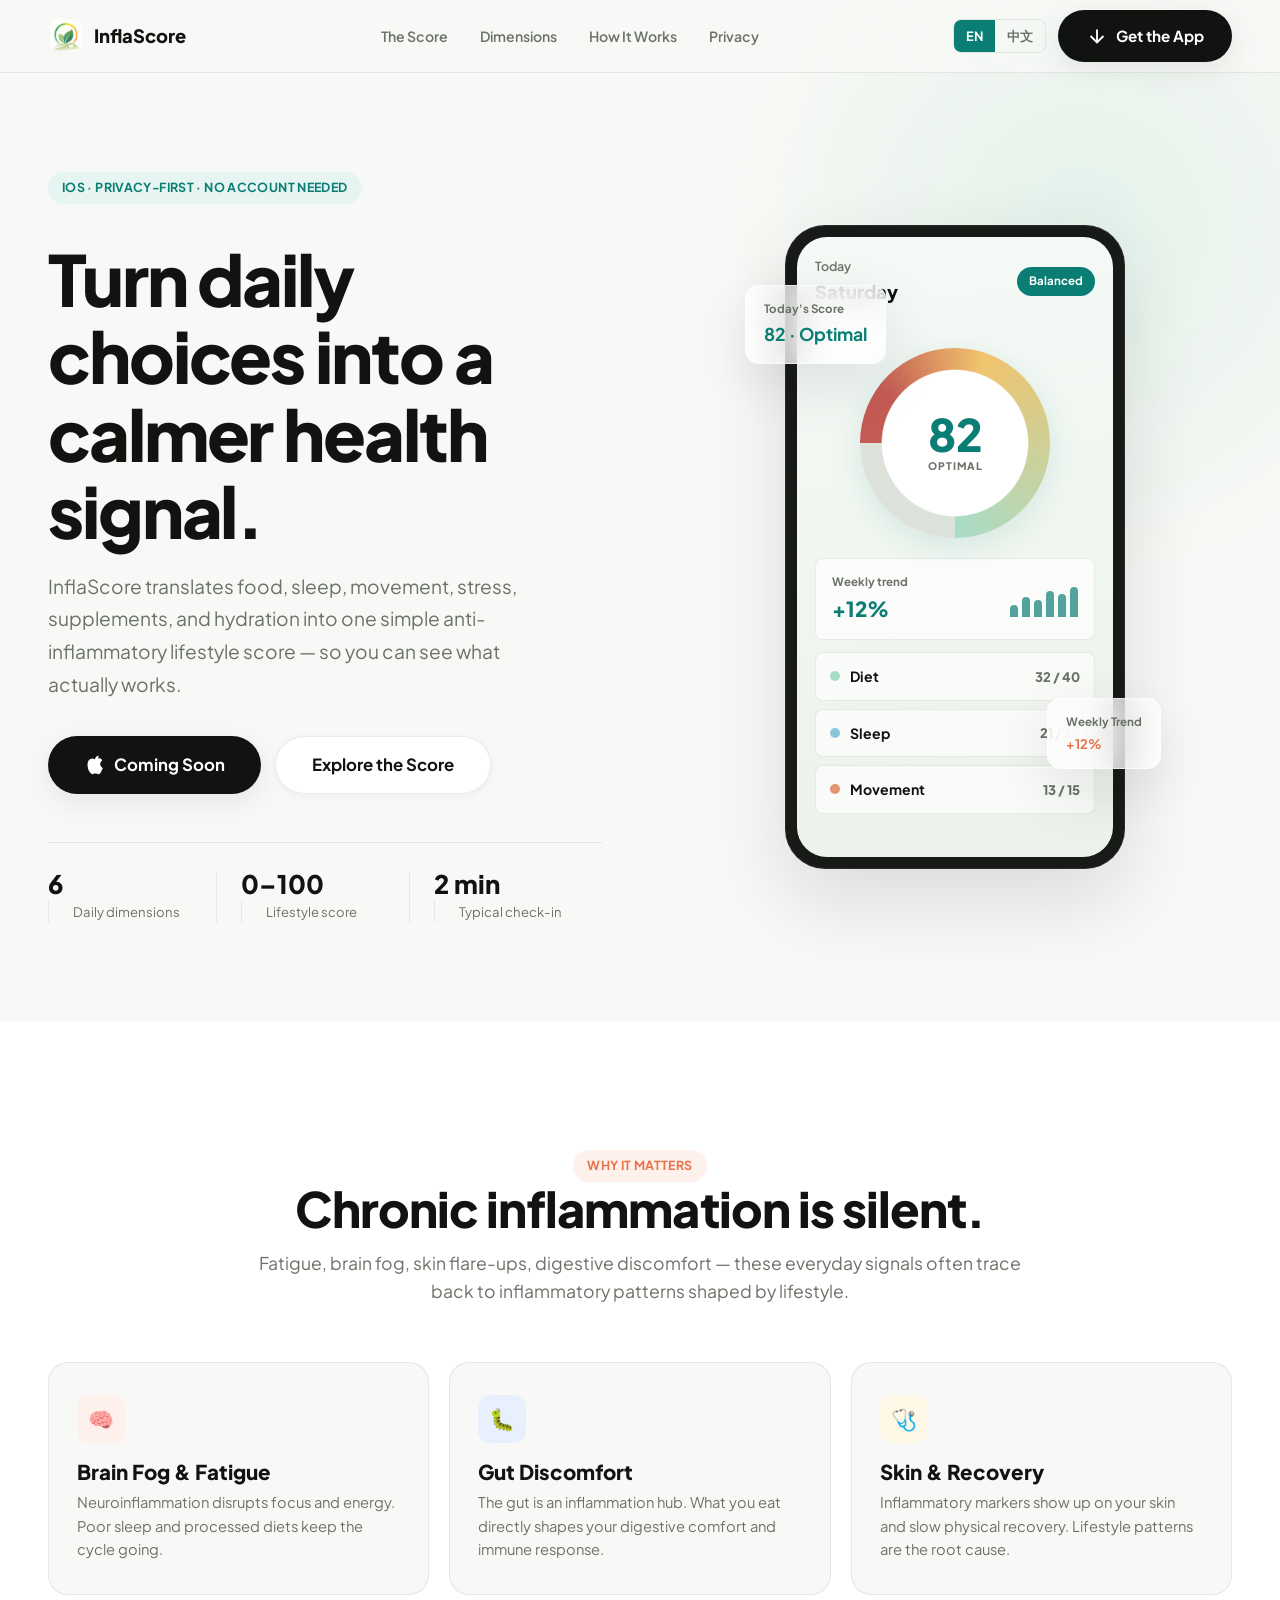
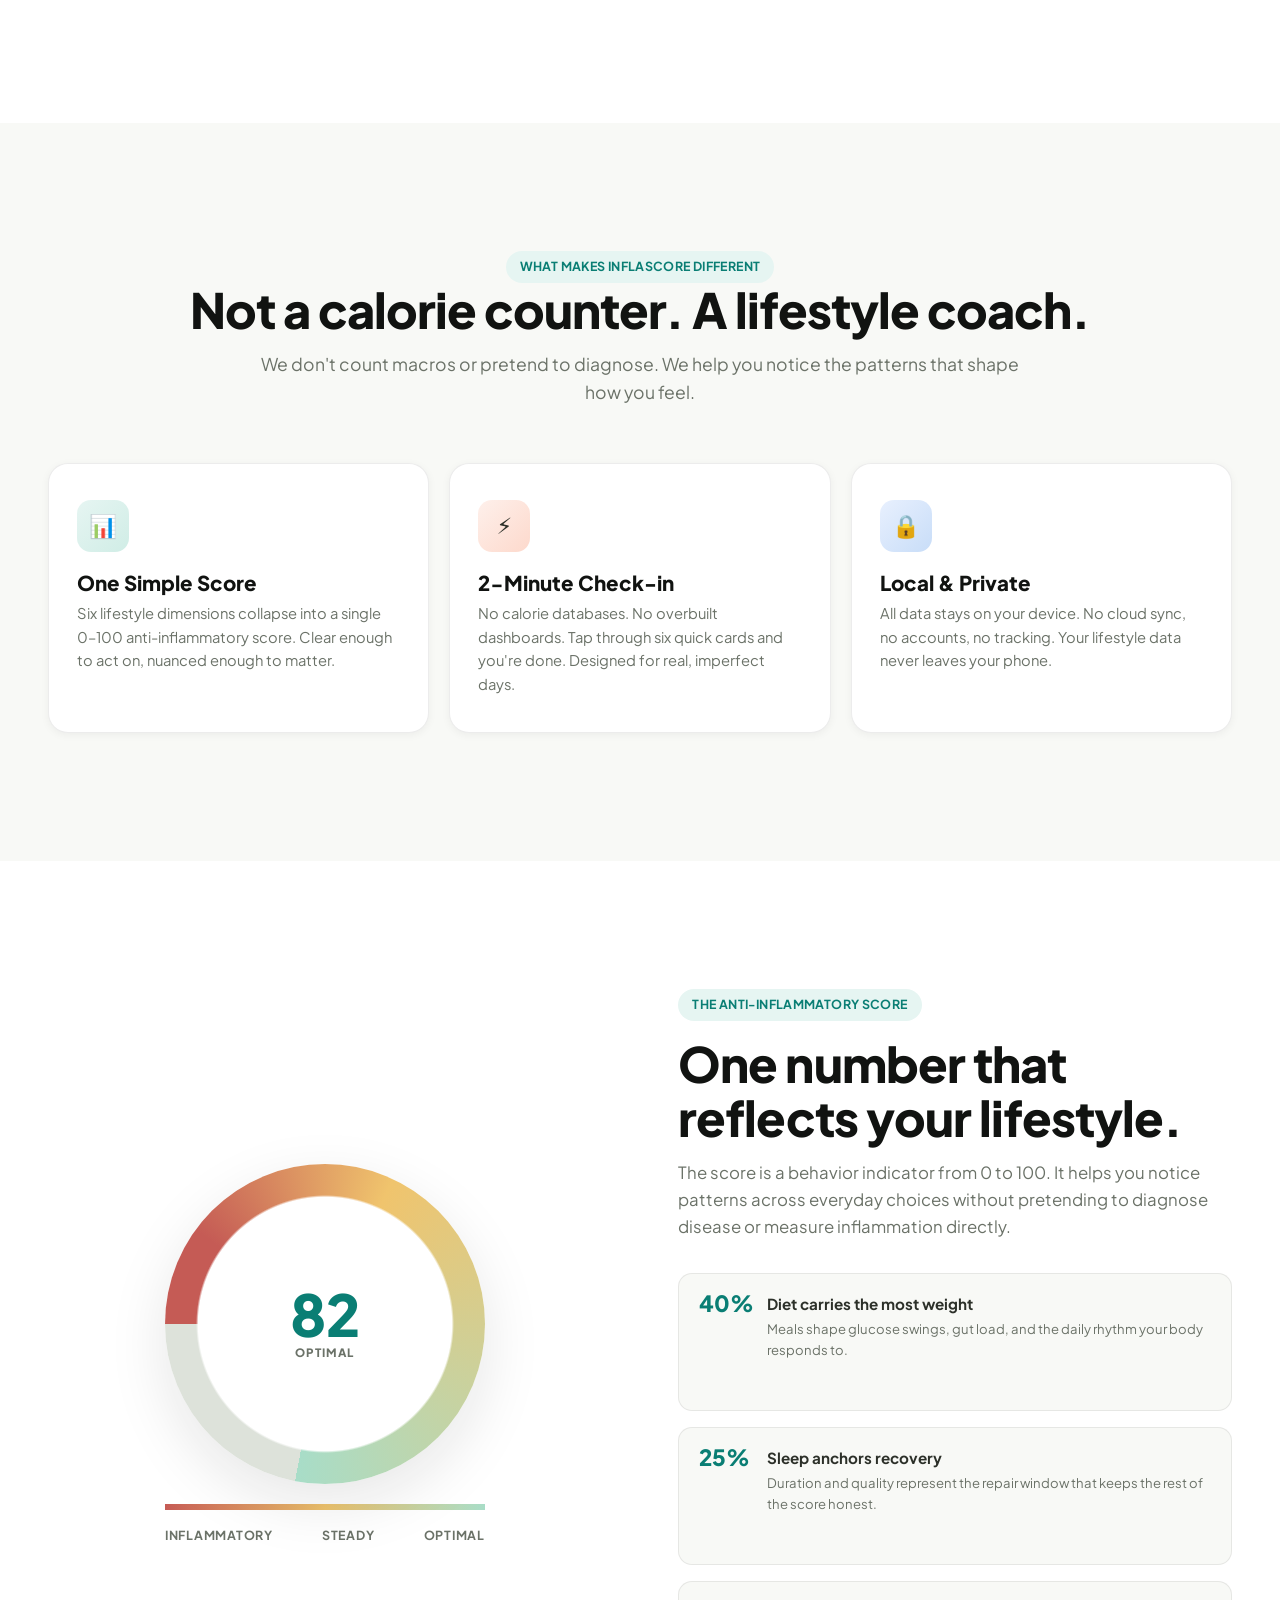
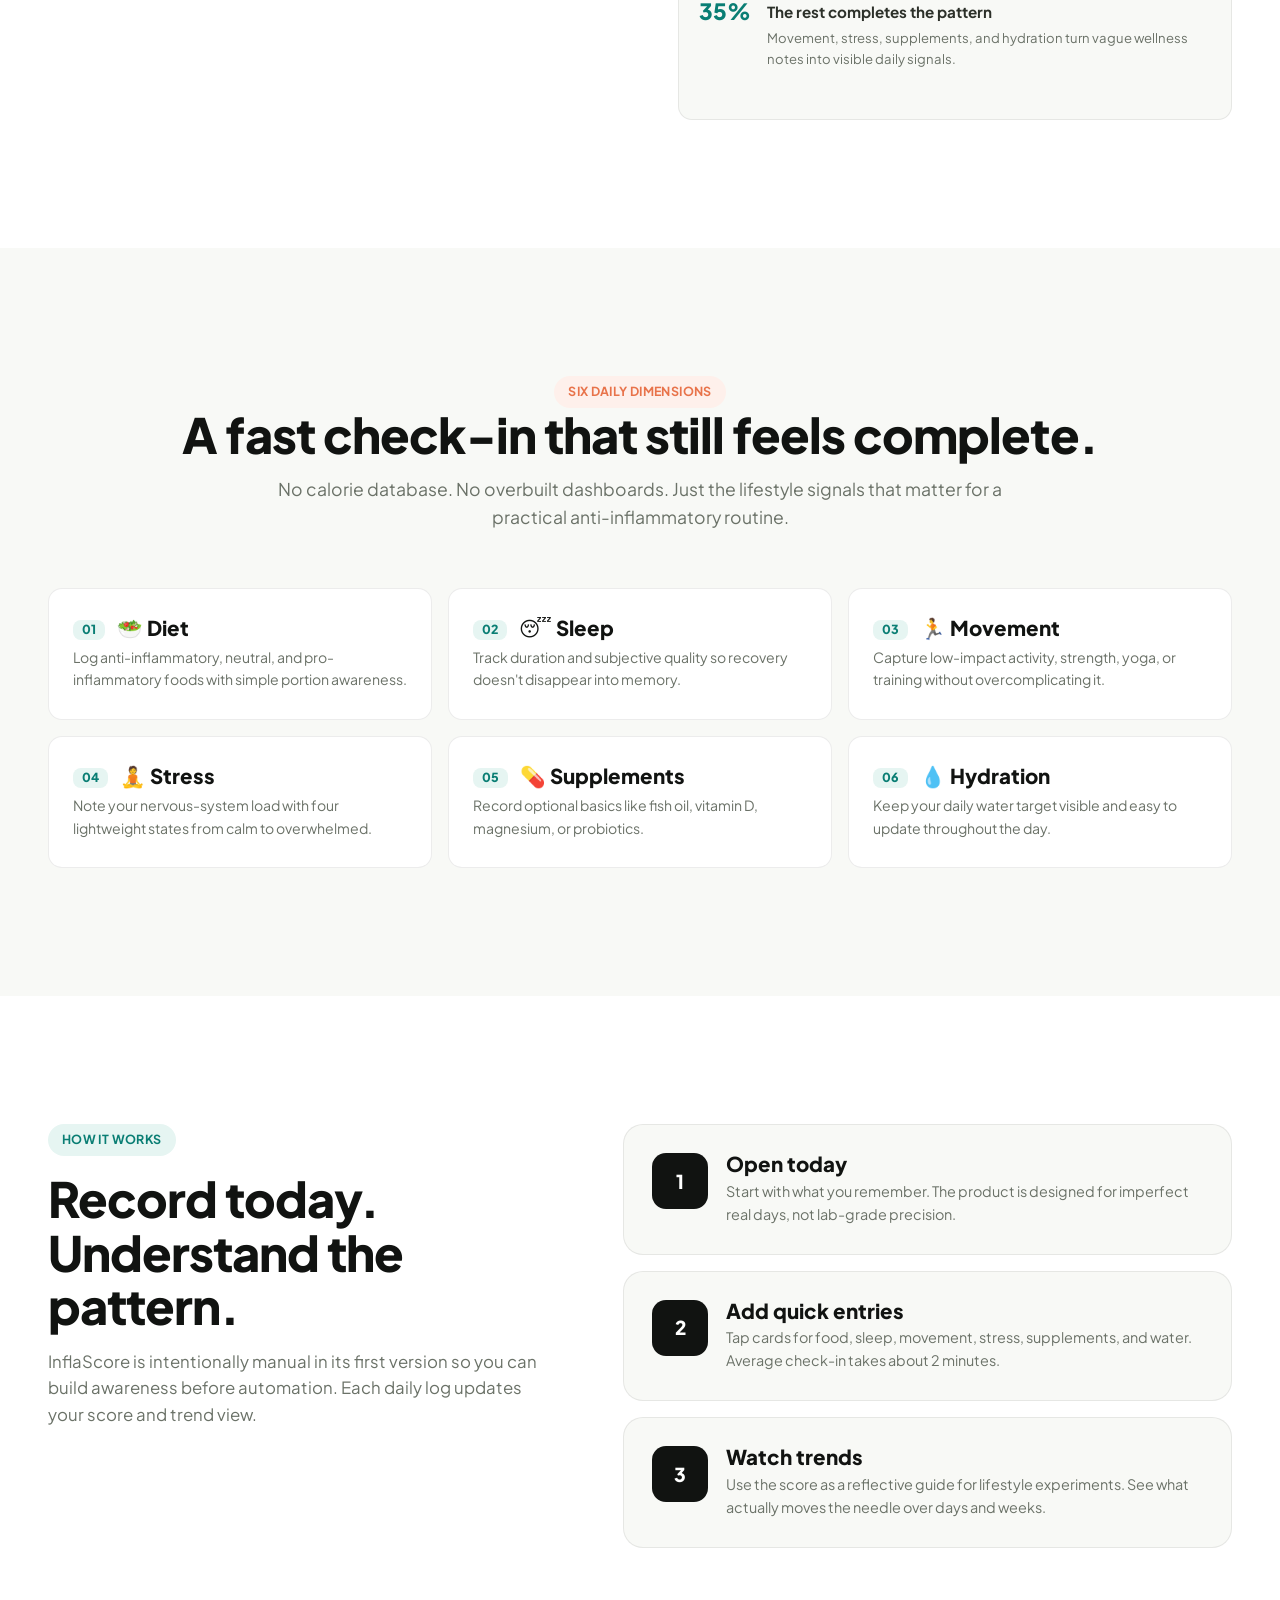
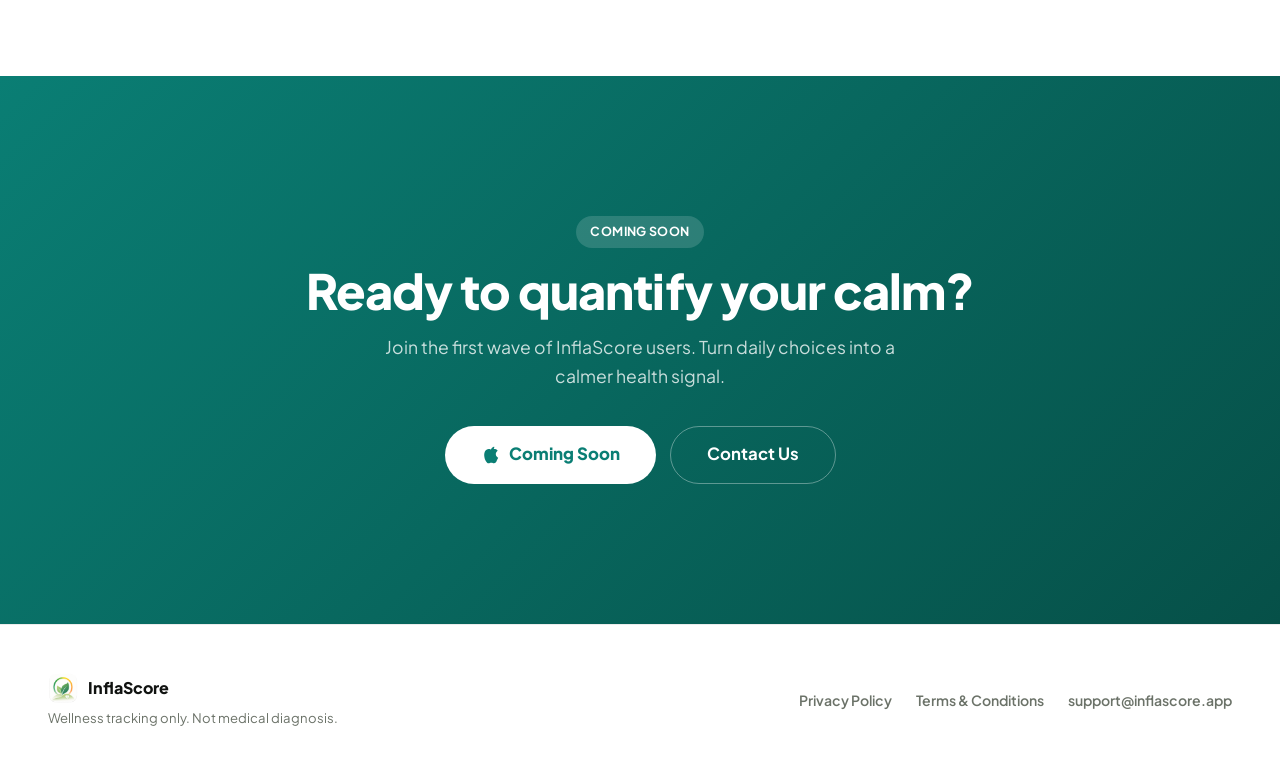
==== commit c5da554f: "Replace logo placeholder with actual app icon in nav and footer" ====
--- a/public/index.html
+++ b/public/index.html
@@ -8,10 +8,38 @@
   <meta property="og:title" content="InflaScore - Anti-inflammatory Lifestyle Tracker">
   <meta property="og:description" content="Your daily anti-inflammatory lifestyle score. Track 6 dimensions in 2 minutes.">
   <meta property="og:type" content="website">
+  <meta property="og:url" content="https://inflascore.app/">
+  <meta name="twitter:card" content="summary_large_image">
+  <meta name="twitter:title" content="InflaScore - Anti-inflammatory Lifestyle Tracker">
+  <meta name="twitter:description" content="Your daily anti-inflammatory lifestyle score. Track 6 dimensions in 2 minutes.">
+  <link rel="canonical" href="https://inflascore.app/">
+  <link rel="alternate" hreflang="en" href="https://inflascore.app/">
+  <link rel="alternate" hreflang="zh-CN" href="https://inflascore.app/index-zh.html">
+  <link rel="alternate" hreflang="x-default" href="https://inflascore.app/">
   <link rel="preconnect" href="https://fonts.googleapis.com">
   <link rel="preconnect" href="https://fonts.gstatic.com" crossorigin>
   <link href="https://fonts.googleapis.com/css2?family=Plus+Jakarta+Sans:wght@400;500;600;700;800;900&display=swap" rel="stylesheet">
+  <link rel="icon" href="favicon.ico" type="image/x-icon">
   <link rel="stylesheet" href="styles.css">
+  <script type="application/ld+json">
+  {
+    "@context": "https://schema.org",
+    "@type": "SoftwareApplication",
+    "name": "InflaScore",
+    "alternateName": "炎值",
+    "applicationCategory": "HealthApplication",
+    "operatingSystem": "iOS",
+    "offers": {
+      "@type": "Offer",
+      "price": "0",
+      "priceCurrency": "USD"
+    },
+    "description": "Turn vague wellness goals into a quantifiable daily anti-inflammatory score. Track diet, sleep, movement, stress, supplements, and hydration in 2 minutes.",
+    "url": "https://inflascore.app/",
+    "inLanguage": "en",
+    "availableLanguage": ["en", "zh"]
+  }
+  </script>
 </head>
 <body>
 
@@ -19,7 +47,7 @@
 <header class="site-header">
   <nav class="nav container" aria-label="Main navigation">
     <a class="brand" href="index.html" aria-label="InflaScore home">
-      <span class="brand-icon">I</span>
+      <img src="logo-icon.png" alt="InflaScore" class="brand-icon" width="36" height="36">
       <span>InflaScore</span>
     </a>
     <div class="nav-links">
@@ -330,7 +358,7 @@
   <div class="footer-inner container">
     <div>
       <div class="footer-brand">
-        <span class="brand-icon">I</span>
+        <img src="logo-icon.png" alt="InflaScore" class="brand-icon" width="30" height="30">
         <span>InflaScore</span>
       </div>
       <div class="footer-disclaimer">Wellness tracking only. Not medical diagnosis.</div>
--- a/public/styles.css
+++ b/public/styles.css
@@ -97,9 +97,8 @@
 }
 .brand-icon {
   width: 36px; height: 36px; border-radius: 10px;
-  display: grid; place-items: center;
-  background: linear-gradient(135deg, var(--primary), var(--primary-light));
-  color: #fff; font-weight: 900; font-size: .85rem;
+  display: block; object-fit: contain;
+  flex-shrink: 0;
 }
 .nav-links { display: flex; align-items: center; gap: 32px; }
 .nav-links a {
@@ -368,7 +367,7 @@
   gap: 24px; flex-wrap: wrap;
 }
 .footer-brand { display: flex; align-items: center; gap: 10px; font-weight: 800; color: var(--ink); }
-.footer-brand .brand-icon { width: 30px; height: 30px; border-radius: 8px; font-size: .72rem; }
+.footer-brand .brand-icon { width: 30px; height: 30px; border-radius: 8px; }
 .footer-disclaimer { font-size: .82rem; color: var(--muted); margin-top: 4px; }
 .footer-links { display: flex; gap: 24px; flex-wrap: wrap; }
 .footer-links a { font-size: .88rem; font-weight: 600; color: var(--muted); transition: color .2s ease; }
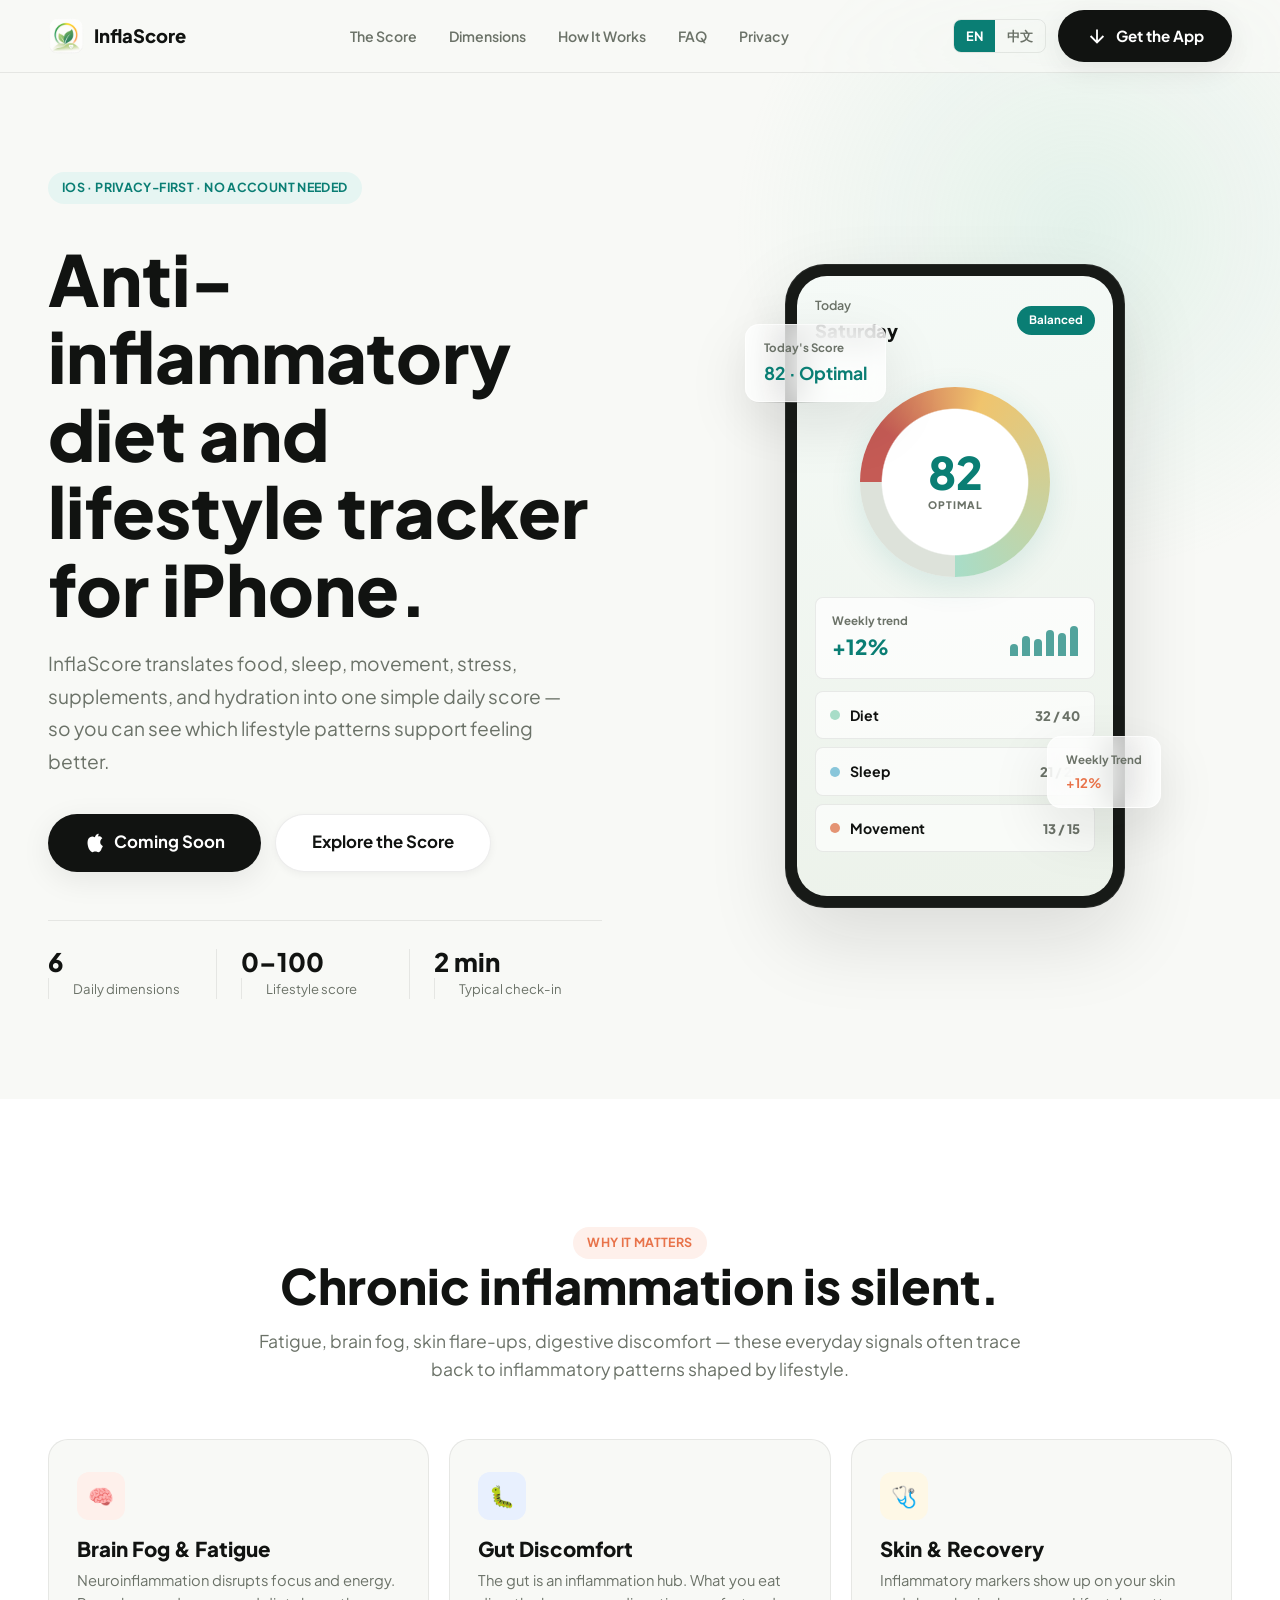
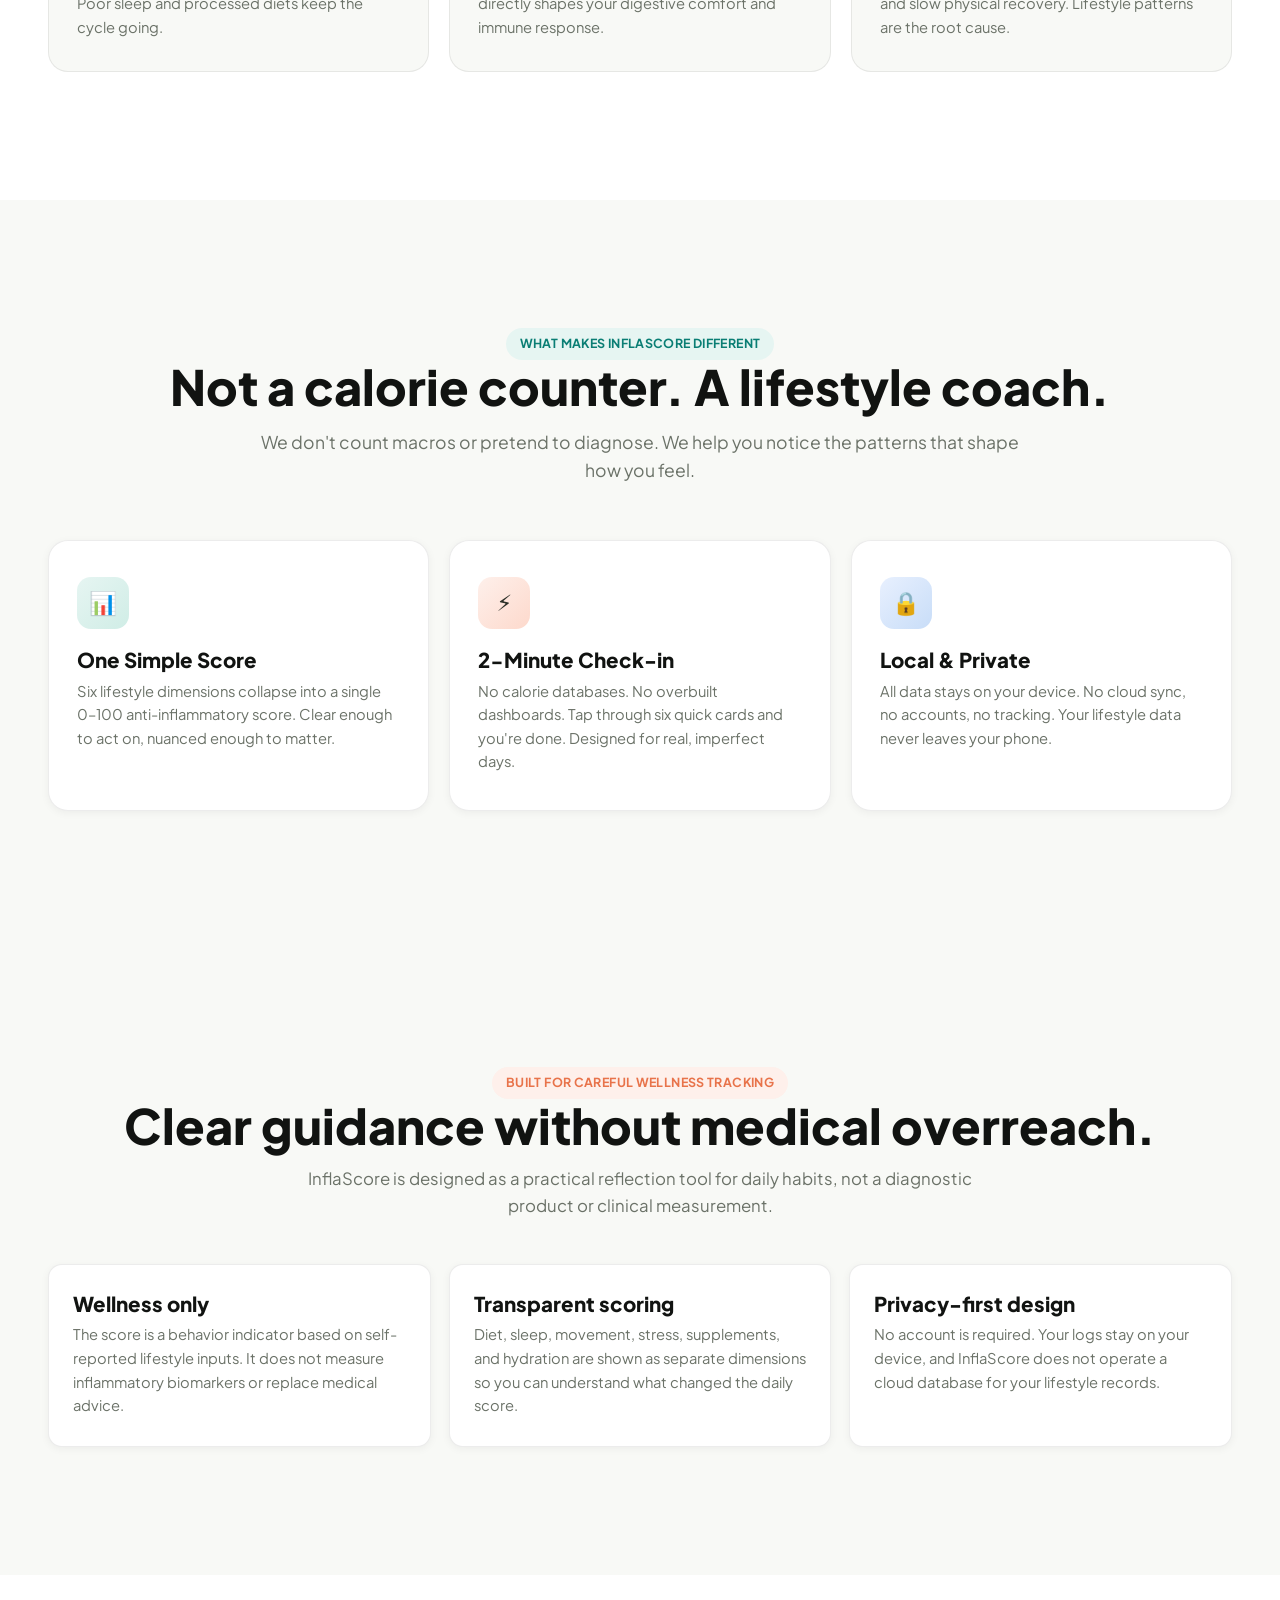
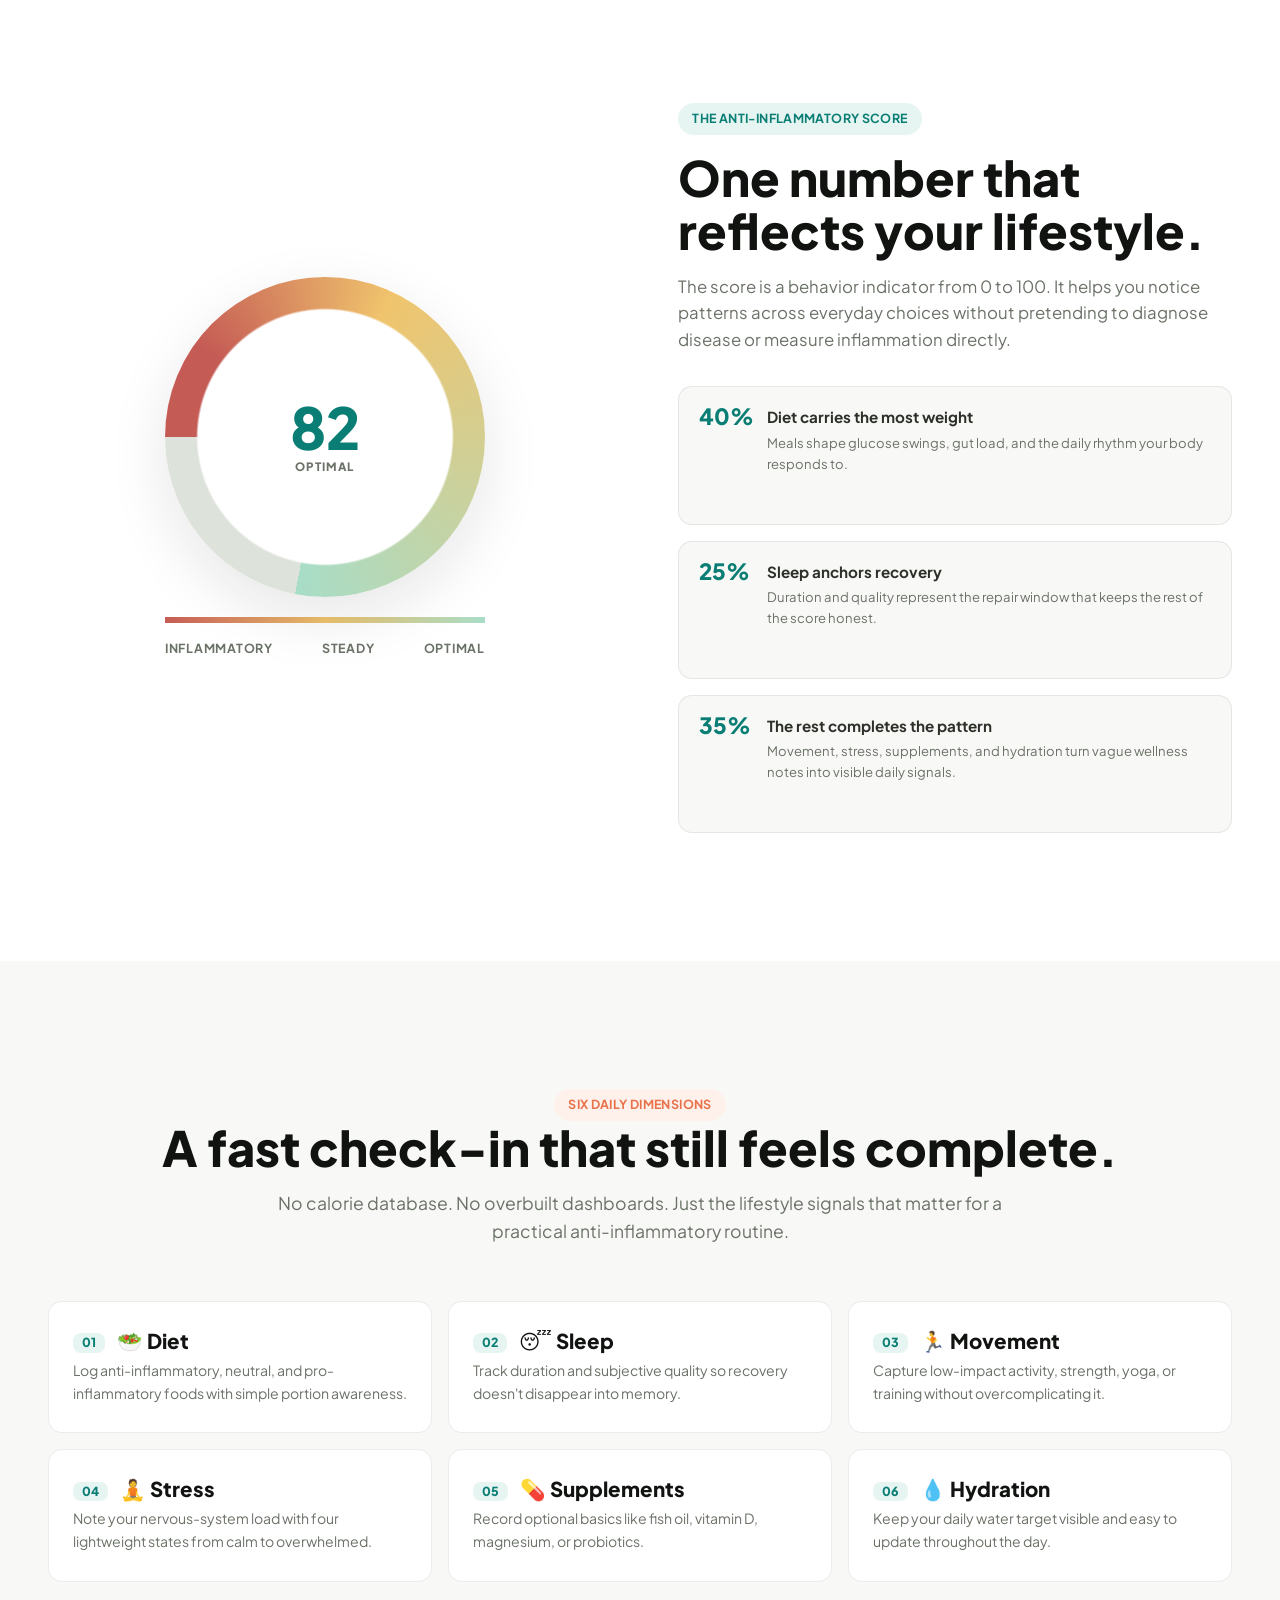
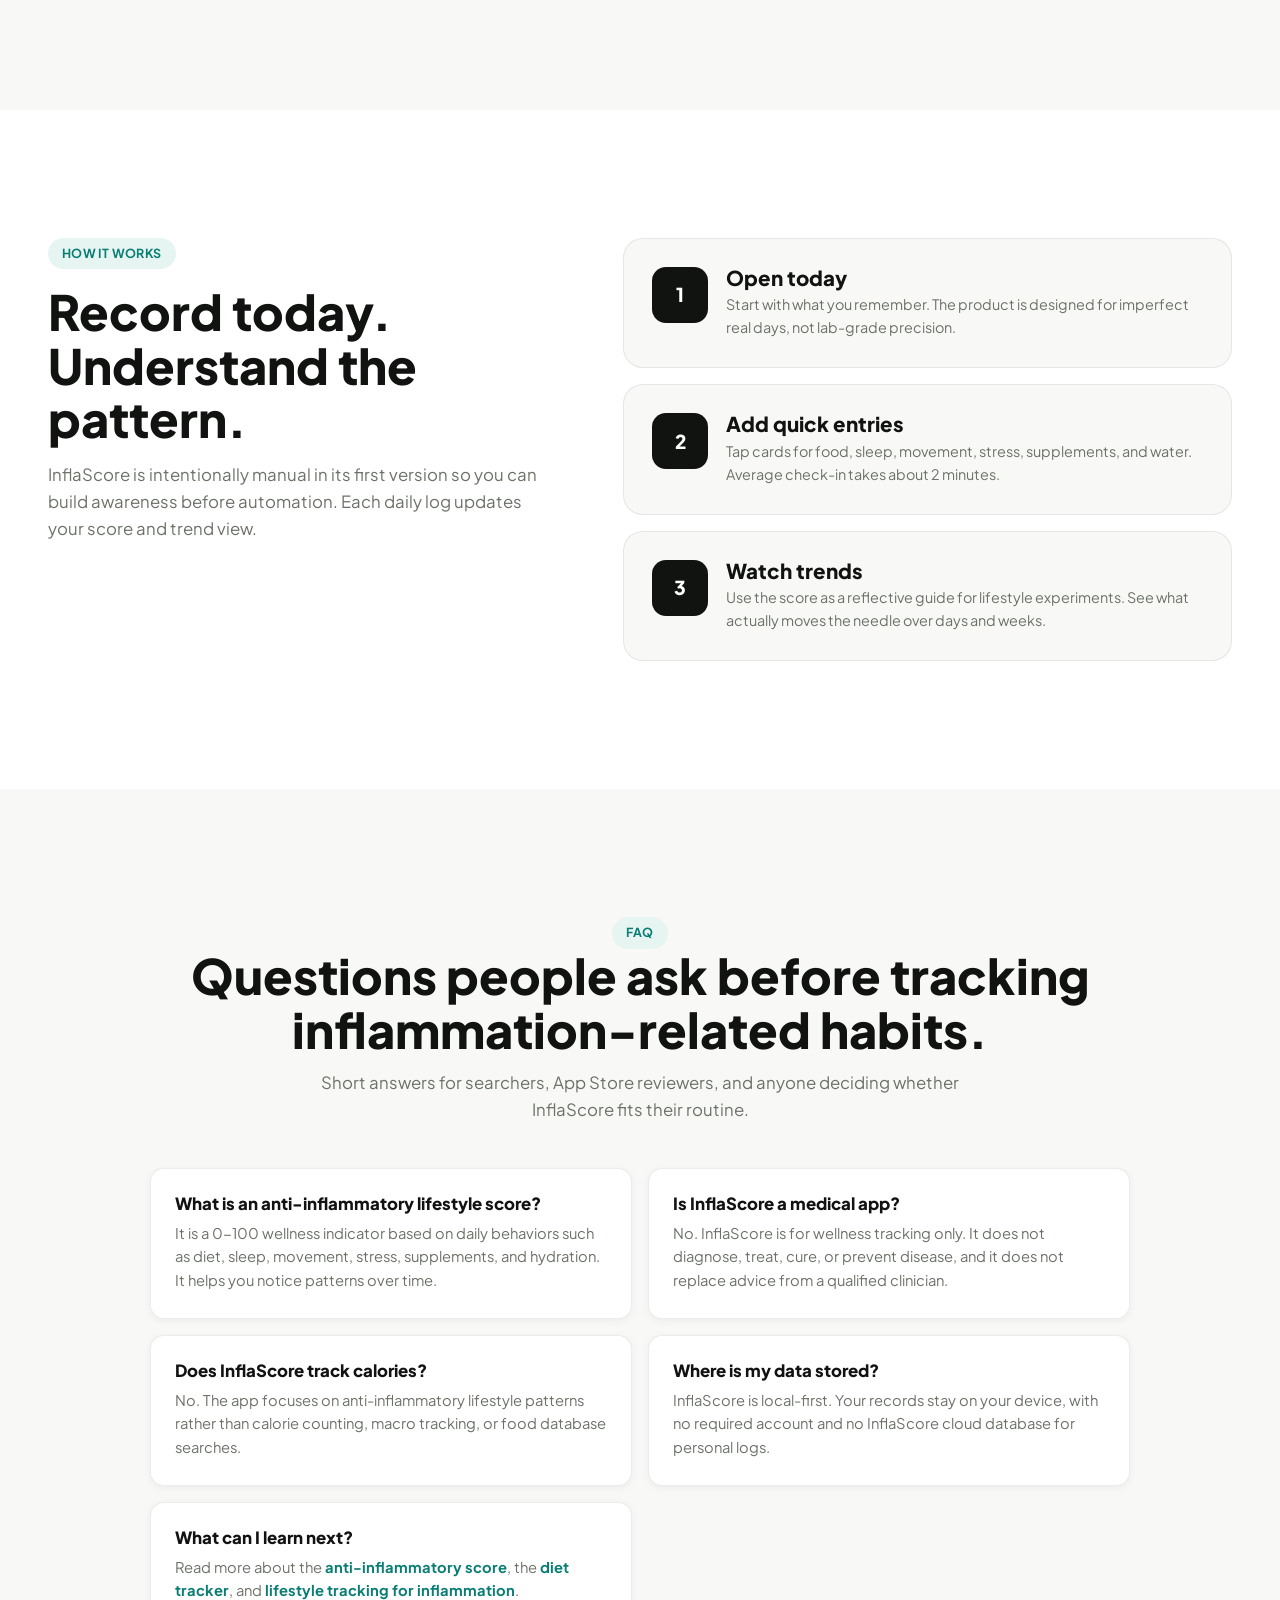
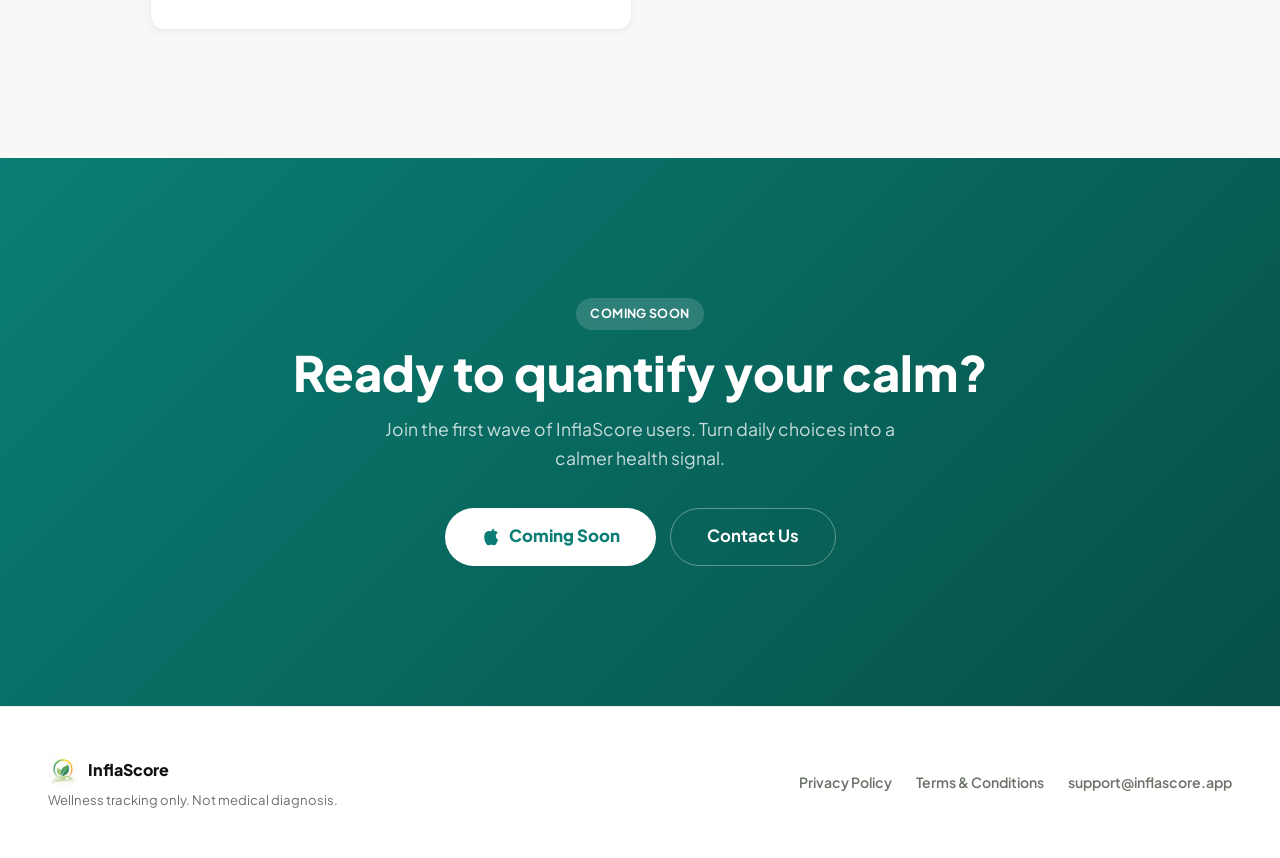
==== commit cf58869d: "Improve SEO content and sitemap" ====
--- a/public/index.html
+++ b/public/index.html
@@ -3,15 +3,15 @@
 <head>
   <meta charset="utf-8">
   <meta name="viewport" content="width=device-width, initial-scale=1">
-  <title>InflaScore - Anti-inflammatory Diet & Lifestyle Tracker</title>
-  <meta name="description" content="Turn vague wellness goals into a quantifiable daily anti-inflammatory score. Track diet, sleep, movement, stress, supplements, and hydration in 2 minutes.">
-  <meta property="og:title" content="InflaScore - Anti-inflammatory Lifestyle Tracker">
-  <meta property="og:description" content="Your daily anti-inflammatory lifestyle score. Track 6 dimensions in 2 minutes.">
+  <title>Anti-inflammatory Diet & Lifestyle Tracker for iPhone - InflaScore</title>
+  <meta name="description" content="InflaScore is an anti-inflammatory diet and lifestyle tracker for iPhone. Track food, sleep, movement, stress, supplements, and hydration with a daily 0-100 score.">
+  <meta property="og:title" content="InflaScore - Anti-inflammatory Diet & Lifestyle Tracker">
+  <meta property="og:description" content="Track food, sleep, movement, stress, supplements, and hydration with a daily anti-inflammatory lifestyle score.">
   <meta property="og:type" content="website">
   <meta property="og:url" content="https://inflascore.app/">
   <meta name="twitter:card" content="summary_large_image">
-  <meta name="twitter:title" content="InflaScore - Anti-inflammatory Lifestyle Tracker">
-  <meta name="twitter:description" content="Your daily anti-inflammatory lifestyle score. Track 6 dimensions in 2 minutes.">
+  <meta name="twitter:title" content="InflaScore - Anti-inflammatory Diet & Lifestyle Tracker">
+  <meta name="twitter:description" content="Track food, sleep, movement, stress, supplements, and hydration with a daily anti-inflammatory lifestyle score.">
   <link rel="canonical" href="https://inflascore.app/">
   <link rel="alternate" hreflang="en" href="https://inflascore.app/">
   <link rel="alternate" hreflang="zh-CN" href="https://inflascore.app/index-zh.html">
@@ -34,10 +34,50 @@
       "price": "0",
       "priceCurrency": "USD"
     },
-    "description": "Turn vague wellness goals into a quantifiable daily anti-inflammatory score. Track diet, sleep, movement, stress, supplements, and hydration in 2 minutes.",
+    "description": "InflaScore is an anti-inflammatory diet and lifestyle tracker for iPhone. Track food, sleep, movement, stress, supplements, and hydration with a daily 0-100 score.",
     "url": "https://inflascore.app/",
     "inLanguage": "en",
     "availableLanguage": ["en", "zh"]
+  }
+  </script>
+  <script type="application/ld+json">
+  {
+    "@context": "https://schema.org",
+    "@type": "FAQPage",
+    "mainEntity": [
+      {
+        "@type": "Question",
+        "name": "What is an anti-inflammatory lifestyle score?",
+        "acceptedAnswer": {
+          "@type": "Answer",
+          "text": "InflaScore's 0-100 score is a behavioral wellness indicator based on daily inputs such as diet, sleep, movement, stress, supplements, and hydration. It does not diagnose disease or measure inflammation directly."
+        }
+      },
+      {
+        "@type": "Question",
+        "name": "Is InflaScore a medical app?",
+        "acceptedAnswer": {
+          "@type": "Answer",
+          "text": "No. InflaScore is a wellness tracking app, not a medical device. It is not intended to diagnose, treat, cure, or prevent any disease."
+        }
+      },
+      {
+        "@type": "Question",
+        "name": "Does InflaScore count calories?",
+        "acceptedAnswer": {
+          "@type": "Answer",
+          "text": "No. InflaScore focuses on lifestyle patterns instead of calorie counting, macro tracking, or diet database logging."
+        }
+      },
+      {
+        "@type": "Question",
+        "name": "Where is my data stored?",
+        "acceptedAnswer": {
+          "@type": "Answer",
+          "text": "InflaScore is designed to be local-first. Your lifestyle records stay on your device, with no required account and no cloud database operated by InflaScore."
+        }
+      }
+    ]
   }
   </script>
 </head>
@@ -54,6 +94,7 @@
       <a href="#score">The Score</a>
       <a href="#dimensions">Dimensions</a>
       <a href="#how">How It Works</a>
+      <a href="#faq">FAQ</a>
       <a href="privacy.html">Privacy</a>
     </div>
     <div class="nav-actions">
@@ -75,8 +116,8 @@
 <section class="hero container">
   <div class="hero-content">
     <span class="badge badge-primary">iOS &middot; Privacy-first &middot; No account needed</span>
-    <h1>Turn daily choices into a calmer health signal.</h1>
-    <p class="hero-sub">InflaScore translates food, sleep, movement, stress, supplements, and hydration into one simple anti-inflammatory lifestyle score &mdash; so you can see what actually works.</p>
+    <h1>Anti-inflammatory diet and lifestyle tracker for iPhone.</h1>
+    <p class="hero-sub">InflaScore translates food, sleep, movement, stress, supplements, and hydration into one simple daily score &mdash; so you can see which lifestyle patterns support feeling better.</p>
     <div class="hero-actions" id="download">
       <a class="btn btn-primary btn-lg" href="#">
         <svg class="btn-icon" viewBox="0 0 24 24" fill="currentColor"><path d="M18.71 19.5C17.88 20.74 17 21.95 15.66 21.97C14.32 22 13.89 21.18 12.37 21.18C10.84 21.18 10.37 21.95 9.1 22C7.79 22.05 6.8 20.68 5.96 19.47C4.25 16.56 2.93 11.3 4.7 7.72C5.57 5.94 7.36 4.83 9.28 4.8C10.56 4.78 11.76 5.68 12.54 5.68C13.31 5.68 14.78 4.58 16.35 4.75C17.02 4.78 18.85 5.02 20.03 6.76C19.93 6.83 17.67 8.15 17.69 10.87C17.72 14.14 20.56 15.18 20.59 15.19C20.56 15.27 20.12 16.72 19.06 18.2L18.71 19.5ZM13 3.5C13.73 2.67 14.94 2.04 15.94 2C16.07 3.17 15.6 4.35 14.9 5.19C14.21 6.04 13.07 6.7 11.95 6.61C11.8 5.46 12.36 4.26 13 3.5Z"/></svg>
@@ -206,6 +247,31 @@
         <div class="feature-icon">&#x1F512;</div>
         <h3>Local & Private</h3>
         <p>All data stays on your device. No cloud sync, no accounts, no tracking. Your lifestyle data never leaves your phone.</p>
+      </div>
+    </div>
+  </div>
+</section>
+
+<!-- ===== TRUST ===== -->
+<section class="trust section">
+  <div class="container">
+    <div class="trust-header reveal">
+      <span class="badge badge-accent">Built for careful wellness tracking</span>
+      <h2>Clear guidance without medical overreach.</h2>
+      <p>InflaScore is designed as a practical reflection tool for daily habits, not a diagnostic product or clinical measurement.</p>
+    </div>
+    <div class="trust-grid">
+      <div class="trust-card reveal">
+        <h3>Wellness only</h3>
+        <p>The score is a behavior indicator based on self-reported lifestyle inputs. It does not measure inflammatory biomarkers or replace medical advice.</p>
+      </div>
+      <div class="trust-card reveal">
+        <h3>Transparent scoring</h3>
+        <p>Diet, sleep, movement, stress, supplements, and hydration are shown as separate dimensions so you can understand what changed the daily score.</p>
+      </div>
+      <div class="trust-card reveal">
+        <h3>Privacy-first design</h3>
+        <p>No account is required. Your logs stay on your device, and InflaScore does not operate a cloud database for your lifestyle records.</p>
       </div>
     </div>
   </div>
@@ -335,6 +401,39 @@
   </div>
 </section>
 
+<!-- ===== FAQ ===== -->
+<section class="faq section" id="faq">
+  <div class="container">
+    <div class="faq-header reveal">
+      <span class="badge badge-primary">FAQ</span>
+      <h2>Questions people ask before tracking inflammation-related habits.</h2>
+      <p>Short answers for searchers, App Store reviewers, and anyone deciding whether InflaScore fits their routine.</p>
+    </div>
+    <div class="faq-grid">
+      <div class="faq-item reveal">
+        <h3>What is an anti-inflammatory lifestyle score?</h3>
+        <p>It is a 0-100 wellness indicator based on daily behaviors such as diet, sleep, movement, stress, supplements, and hydration. It helps you notice patterns over time.</p>
+      </div>
+      <div class="faq-item reveal">
+        <h3>Is InflaScore a medical app?</h3>
+        <p>No. InflaScore is for wellness tracking only. It does not diagnose, treat, cure, or prevent disease, and it does not replace advice from a qualified clinician.</p>
+      </div>
+      <div class="faq-item reveal">
+        <h3>Does InflaScore track calories?</h3>
+        <p>No. The app focuses on anti-inflammatory lifestyle patterns rather than calorie counting, macro tracking, or food database searches.</p>
+      </div>
+      <div class="faq-item reveal">
+        <h3>Where is my data stored?</h3>
+        <p>InflaScore is local-first. Your records stay on your device, with no required account and no InflaScore cloud database for personal logs.</p>
+      </div>
+      <div class="faq-item reveal">
+        <h3>What can I learn next?</h3>
+        <p>Read more about the <a href="anti-inflammatory-score.html">anti-inflammatory score</a>, the <a href="anti-inflammatory-diet-tracker.html">diet tracker</a>, and <a href="inflammation-lifestyle-tracker.html">lifestyle tracking for inflammation</a>.</p>
+      </div>
+    </div>
+  </div>
+</section>
+
 <!-- ===== CTA ===== -->
 <section class="cta-section" id="cta">
   <div class="container">
--- a/public/styles.css
+++ b/public/styles.css
@@ -44,8 +44,8 @@
 
 /* ===== TYPOGRAPHY ===== */
 h1, h2, h3 { color: var(--ink); font-weight: 800; line-height: 1.1; }
-h1 { font-size: clamp(2.8rem, 5.5vw, 4.6rem); letter-spacing: -.03em; }
-h2 { font-size: clamp(2rem, 3.8vw, 3.2rem); letter-spacing: -.02em; }
+h1 { font-size: clamp(2.8rem, 5.5vw, 4.6rem); letter-spacing: 0; }
+h2 { font-size: clamp(2rem, 3.8vw, 3.2rem); letter-spacing: 0; }
 h3 { font-size: clamp(1.15rem, 1.6vw, 1.4rem); }
 p { max-width: 60ch; }
 
@@ -262,6 +262,19 @@
 .feature-card:nth-child(3) .feature-icon { background: linear-gradient(135deg, #e8f0fe, #c8ddf8); }
 .feature-card h3 { margin-bottom: 8px; }
 .feature-card p { color: var(--muted); font-size: .92rem; }
+
+/* ===== TRUST ===== */
+.trust { background: var(--bg); }
+.trust-header { text-align: center; margin-bottom: 44px; }
+.trust-header p { margin: 14px auto 0; color: var(--muted); font-size: 1.05rem; }
+.trust-grid { display: grid; grid-template-columns: repeat(3, 1fr); gap: 18px; }
+.trust-card {
+  padding: 28px 24px; border-radius: var(--radius);
+  background: var(--surface); border: 1px solid var(--line);
+  box-shadow: var(--shadow-sm);
+}
+.trust-card h3 { margin-bottom: 8px; }
+.trust-card p { color: var(--muted); font-size: .92rem; }
 
 /* ===== SCORE SECTION ===== */
 .score-section { background: var(--surface); }
@@ -340,6 +353,24 @@
 .step-card h3 { margin-bottom: 4px; }
 .step-card p { font-size: .9rem; color: var(--muted); }
 
+/* ===== FAQ ===== */
+.faq { background: var(--bg); }
+.faq-header { text-align: center; margin-bottom: 44px; }
+.faq-header p { margin: 14px auto 0; color: var(--muted); font-size: 1.05rem; }
+.faq-grid {
+  display: grid; grid-template-columns: repeat(2, minmax(0, 1fr));
+  gap: 16px; max-width: 980px; margin: 0 auto;
+}
+.faq-item {
+  padding: 26px 24px; border-radius: var(--radius);
+  background: var(--surface); border: 1px solid var(--line);
+  box-shadow: var(--shadow-sm);
+}
+.faq-item h3 { font-size: 1.05rem; margin-bottom: 8px; }
+.faq-item p { color: var(--muted); font-size: .92rem; }
+.faq-item a { color: var(--primary); font-weight: 700; }
+.faq-item a:hover { text-decoration: underline; }
+
 /* ===== CTA SECTION ===== */
 .cta-section {
   background: linear-gradient(135deg, #0a7e74 0%, #065048 100%);
@@ -416,6 +447,44 @@
 }
 .legal-highlight p { margin: 0; color: var(--primary); font-weight: 600; font-size: .92rem; }
 
+/* ===== TOPIC PAGES ===== */
+.topic-header { padding-top: calc(72px + 56px); padding-bottom: 40px; }
+.topic-hero {
+  max-width: 920px; margin: 0 auto; padding: 0 var(--gutter);
+}
+.topic-hero .badge { margin-bottom: 18px; }
+.topic-hero h1 { max-width: 860px; margin-bottom: 18px; }
+.topic-hero p { color: var(--muted); font-size: 1.1rem; line-height: 1.75; }
+.topic-body {
+  max-width: 920px; margin: 0 auto; padding: 0 var(--gutter) 100px;
+}
+.topic-panel {
+  background: var(--surface); border: 1px solid var(--line);
+  border-radius: var(--radius-lg); padding: clamp(28px, 5vw, 52px);
+  box-shadow: var(--shadow-md);
+}
+.topic-panel h2 { font-size: clamp(1.55rem, 2.8vw, 2.35rem); margin-top: 44px; margin-bottom: 14px; }
+.topic-panel h2:first-child { margin-top: 0; }
+.topic-panel h3 { margin-top: 24px; margin-bottom: 8px; }
+.topic-panel p, .topic-panel li { color: rgba(44,48,41,.84); font-size: .98rem; line-height: 1.75; }
+.topic-panel ul { padding-left: 22px; margin: 10px 0 18px; }
+.topic-panel li { margin-bottom: 6px; }
+.topic-callout {
+  background: var(--primary-pale); border-left: 3px solid var(--primary);
+  border-radius: var(--radius); padding: 18px 20px; margin: 22px 0;
+}
+.topic-callout p { color: var(--primary); font-weight: 650; margin: 0; }
+.topic-links {
+  display: grid; grid-template-columns: repeat(3, 1fr); gap: 14px; margin-top: 28px;
+}
+.topic-link {
+  padding: 18px; border-radius: var(--radius-sm);
+  border: 1px solid var(--line); background: var(--bg);
+  color: var(--ink); font-weight: 800;
+}
+.topic-link span { display: block; color: var(--muted); font-size: .82rem; font-weight: 600; margin-top: 4px; }
+.topic-link:hover { border-color: rgba(10,126,116,.25); color: var(--primary); }
+
 /* ===== ANIMATIONS ===== */
 .reveal { opacity: 0; transform: translateY(32px); transition: opacity .7s ease, transform .7s ease; }
 .reveal.visible { opacity: 1; transform: none; }
@@ -436,12 +505,14 @@
   .hero-visual { margin-top: 40px; }
   .problem-grid { grid-template-columns: 1fr; max-width: 480px; margin: 0 auto; }
   .features-grid { grid-template-columns: 1fr; max-width: 480px; margin: 0 auto; }
+  .trust-grid { grid-template-columns: 1fr; max-width: 560px; margin: 0 auto; }
   .score-split { grid-template-columns: 1fr; text-align: center; }
   .score-copy p { margin-left: auto; margin-right: auto; }
   .dims-grid { grid-template-columns: repeat(2, 1fr); }
   .how-split { grid-template-columns: 1fr; }
   .how-copy { position: static; text-align: center; }
   .how-copy p { margin: 0 auto; }
+  .topic-links { grid-template-columns: 1fr; }
 }
 
 /* ===== RESPONSIVE: MOBILE NAV (<=768px) ===== */
@@ -476,6 +547,8 @@
   .problem-card { padding: 24px 20px; }
   .features-header { margin-bottom: 36px; }
   .feature-card { padding: 28px 22px; }
+  .trust-header { margin-bottom: 32px; }
+  .trust-card { padding: 24px 20px; }
 
   .score-split { gap: 32px; }
   .score-ring-lg { width: min(260px, 70vw); }
@@ -489,6 +562,9 @@
 
   .step-card { grid-template-columns: 44px 1fr; gap: 14px; padding: 22px; }
   .step-num { width: 44px; height: 44px; font-size: 1rem; border-radius: 12px; }
+  .faq-grid { grid-template-columns: 1fr; }
+  .faq-header { margin-bottom: 32px; }
+  .faq-item { padding: 22px 20px; }
 
   .footer-inner { flex-direction: column; align-items: flex-start; gap: 20px; }
   .footer-links { gap: 16px; }
@@ -498,6 +574,8 @@
   .legal-card h2 { font-size: 1.05rem; margin-top: 28px; }
   .legal-card p, .legal-card li { font-size: .9rem; }
   .legal-toc { padding: 16px 18px; }
+  .topic-header { padding-top: calc(60px + 36px); }
+  .topic-panel { padding: clamp(24px, 5vw, 40px); }
 }
 
 /* ===== RESPONSIVE: SMALL MOBILE (<=480px) ===== */
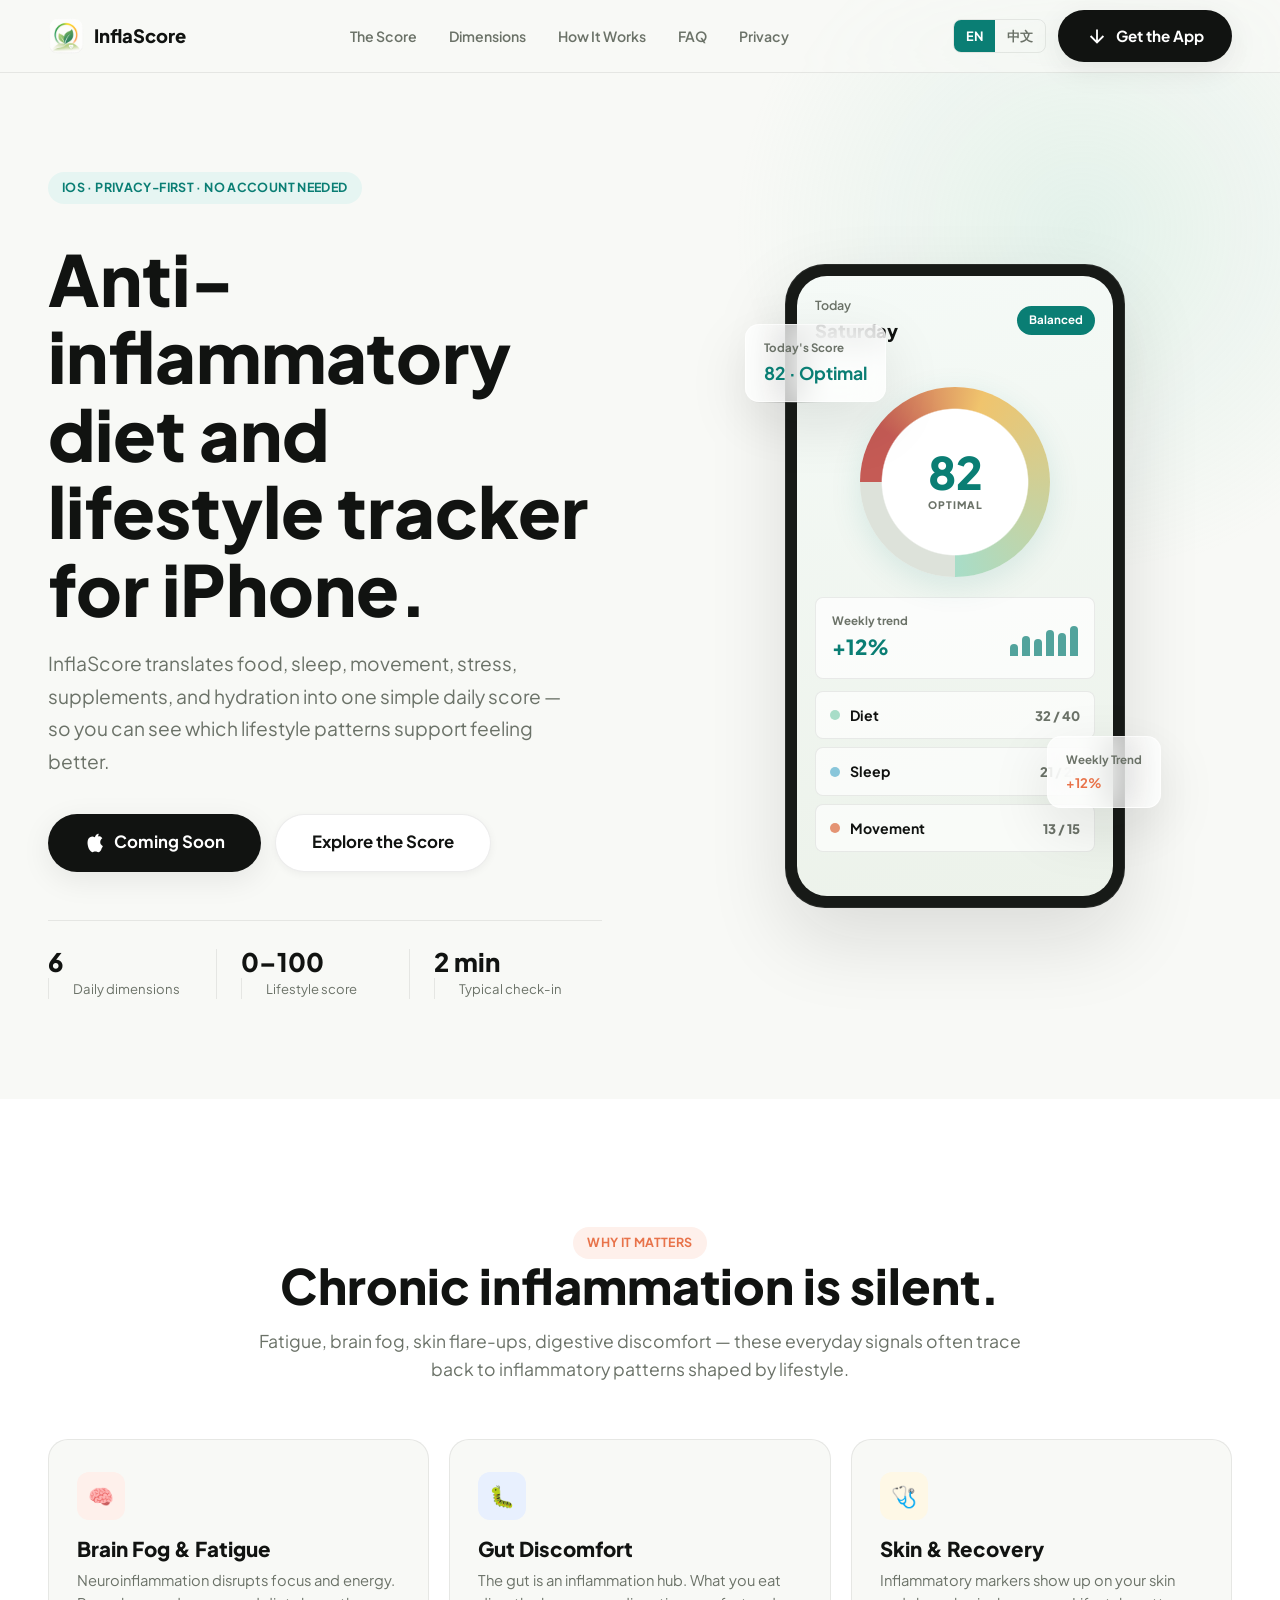
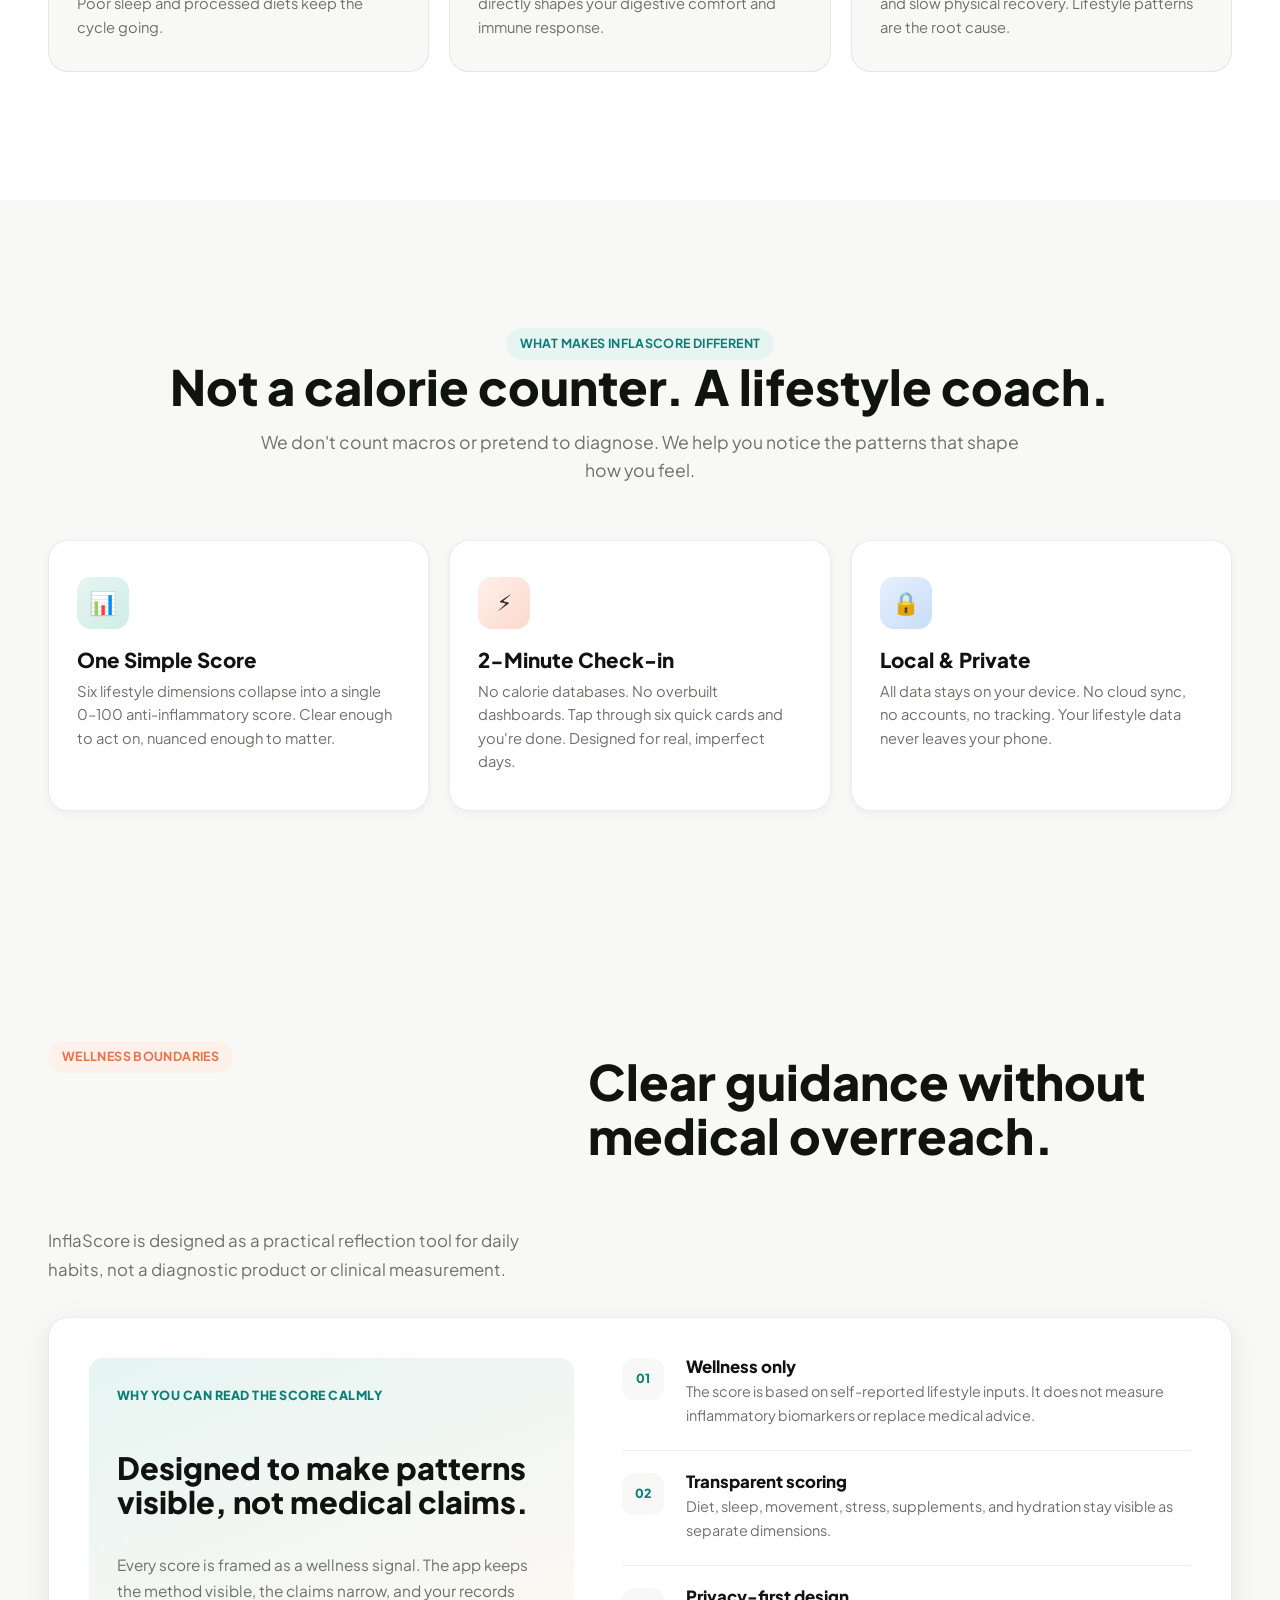
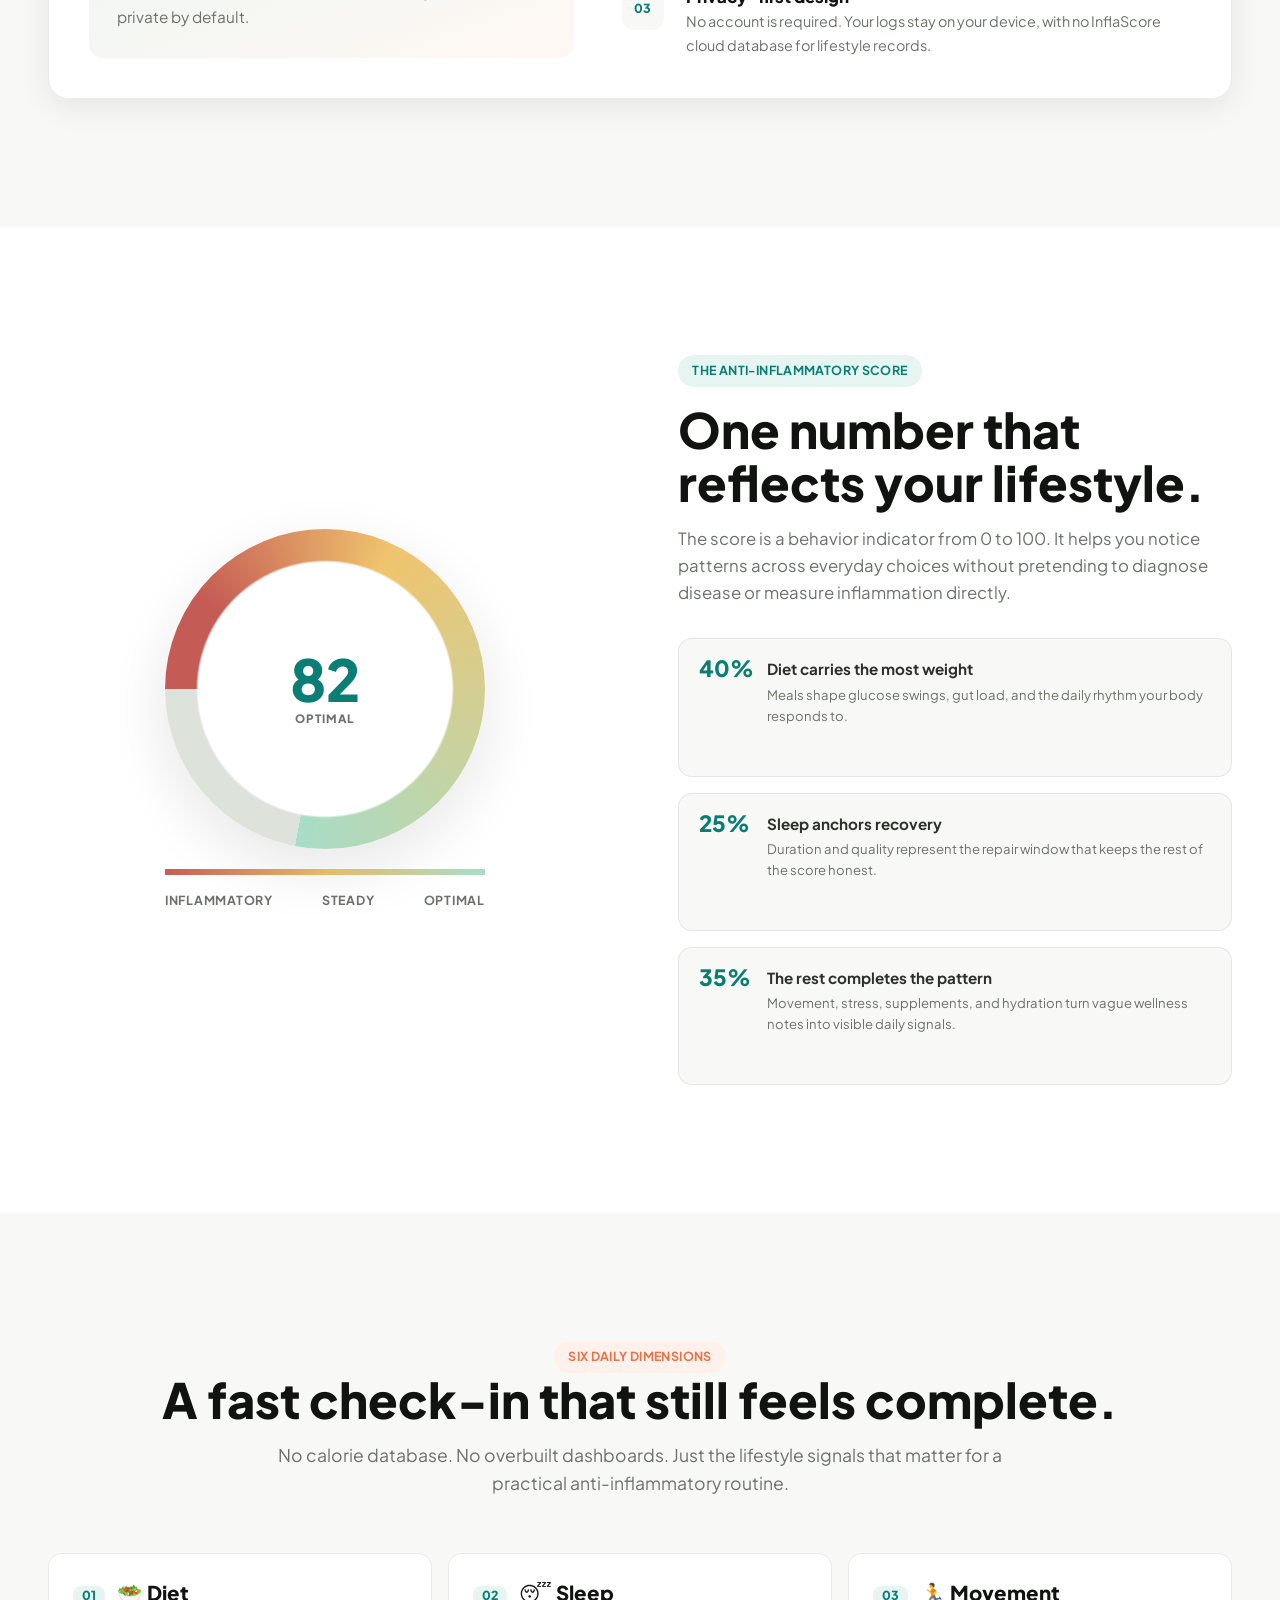
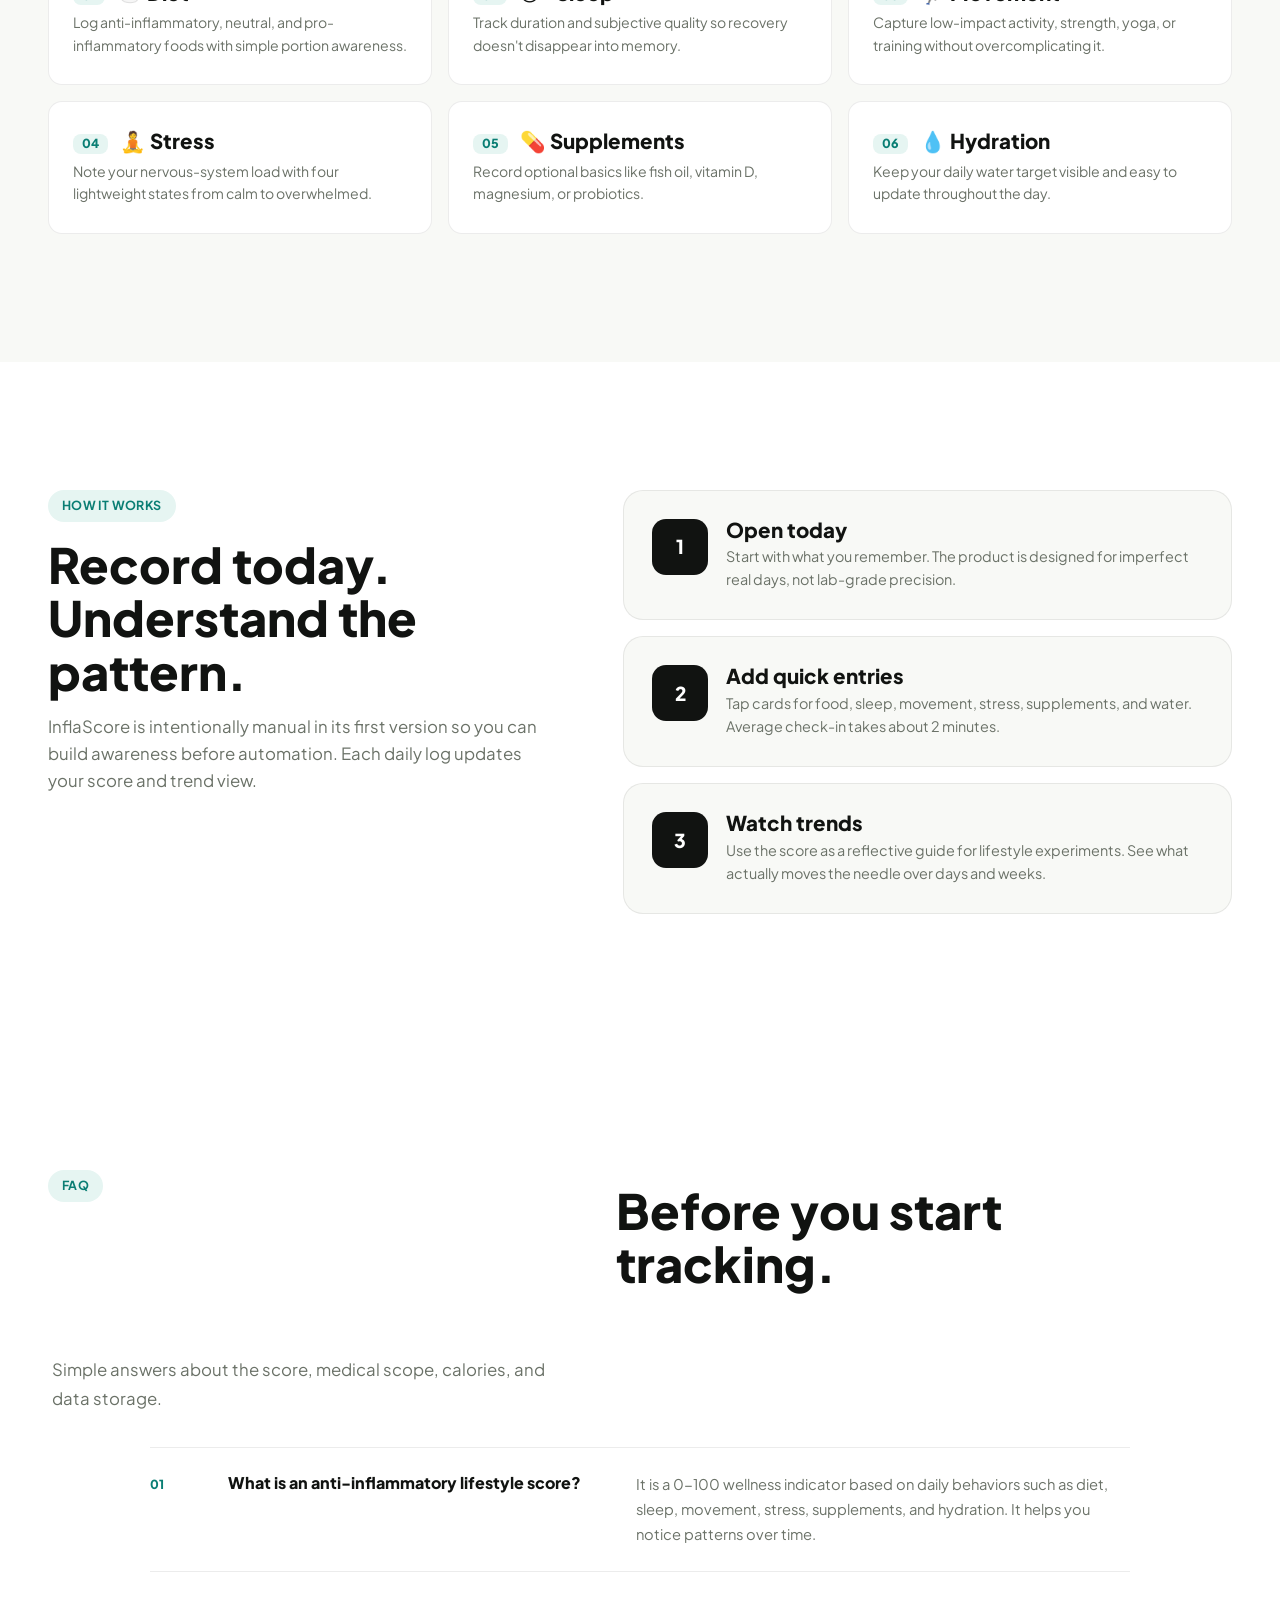
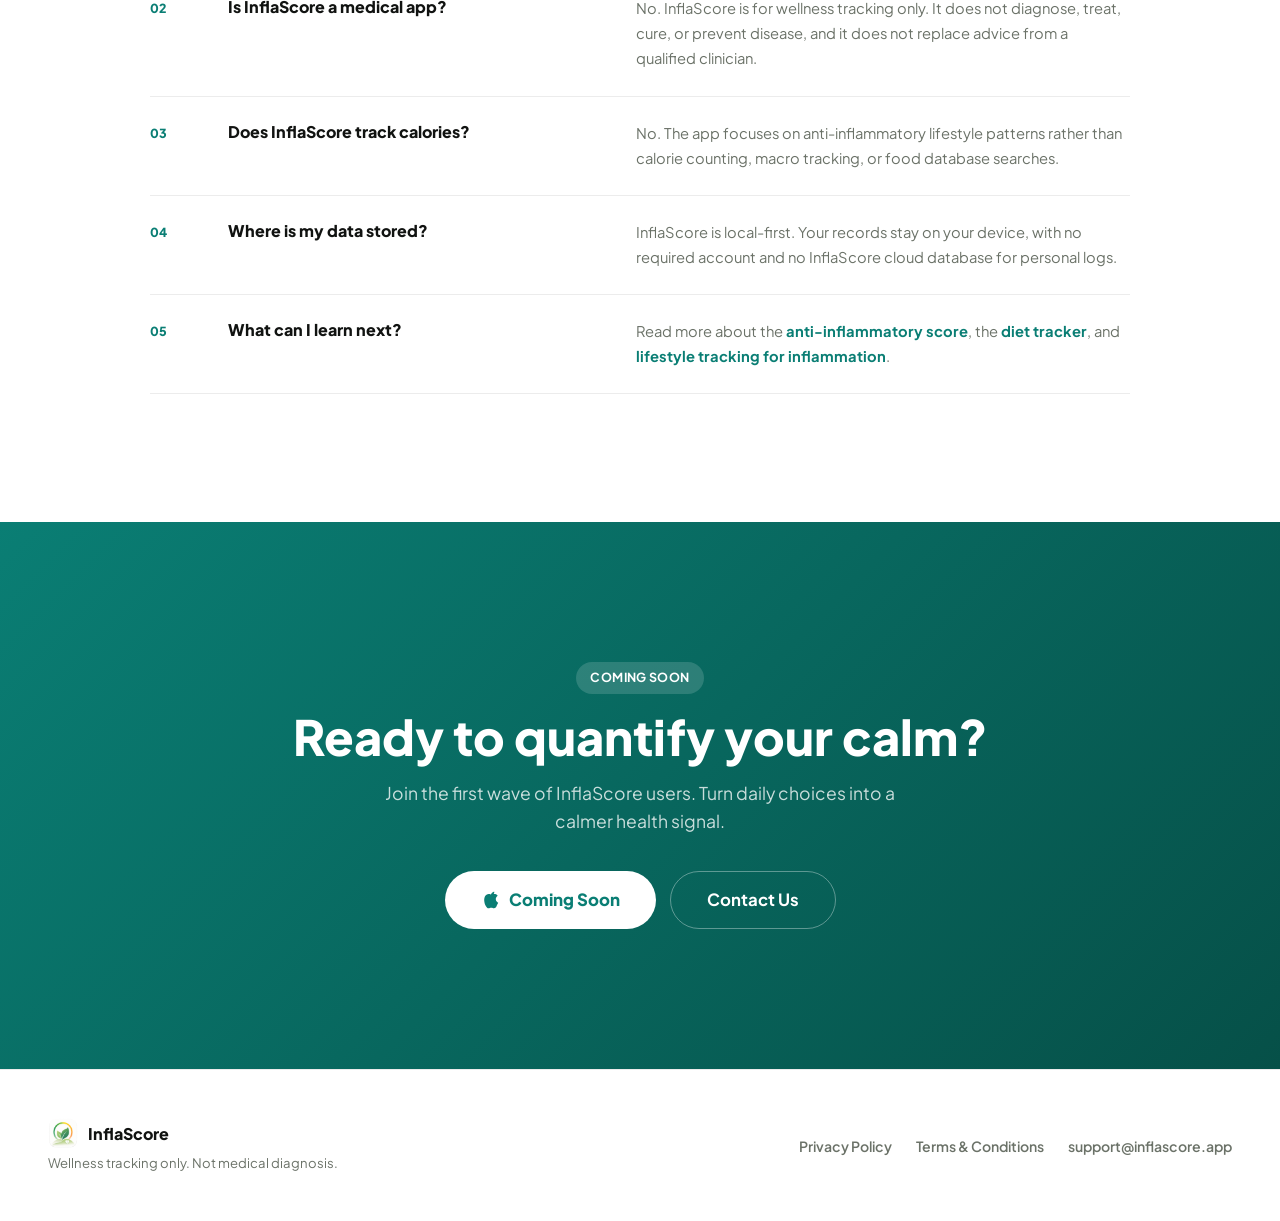
==== commit b43d1e64: "Refine trust and FAQ section UI" ====
--- a/public/index.html
+++ b/public/index.html
@@ -253,25 +253,41 @@
 </section>
 
 <!-- ===== TRUST ===== -->
-<section class="trust section">
+<section class="trust section" id="trust">
   <div class="container">
     <div class="trust-header reveal">
-      <span class="badge badge-accent">Built for careful wellness tracking</span>
+      <span class="badge badge-accent">Wellness boundaries</span>
       <h2>Clear guidance without medical overreach.</h2>
       <p>InflaScore is designed as a practical reflection tool for daily habits, not a diagnostic product or clinical measurement.</p>
     </div>
-    <div class="trust-grid">
-      <div class="trust-card reveal">
-        <h3>Wellness only</h3>
-        <p>The score is a behavior indicator based on self-reported lifestyle inputs. It does not measure inflammatory biomarkers or replace medical advice.</p>
-      </div>
-      <div class="trust-card reveal">
-        <h3>Transparent scoring</h3>
-        <p>Diet, sleep, movement, stress, supplements, and hydration are shown as separate dimensions so you can understand what changed the daily score.</p>
-      </div>
-      <div class="trust-card reveal">
-        <h3>Privacy-first design</h3>
-        <p>No account is required. Your logs stay on your device, and InflaScore does not operate a cloud database for your lifestyle records.</p>
+    <div class="trust-panel reveal">
+      <div class="trust-summary">
+        <span class="trust-kicker">Why you can read the score calmly</span>
+        <h3>Designed to make patterns visible, not medical claims.</h3>
+        <p>Every score is framed as a wellness signal. The app keeps the method visible, the claims narrow, and your records private by default.</p>
+      </div>
+      <div class="trust-list">
+        <div class="trust-item">
+          <span class="trust-mark">01</span>
+          <div>
+            <h3>Wellness only</h3>
+            <p>The score is based on self-reported lifestyle inputs. It does not measure inflammatory biomarkers or replace medical advice.</p>
+          </div>
+        </div>
+        <div class="trust-item">
+          <span class="trust-mark">02</span>
+          <div>
+            <h3>Transparent scoring</h3>
+            <p>Diet, sleep, movement, stress, supplements, and hydration stay visible as separate dimensions.</p>
+          </div>
+        </div>
+        <div class="trust-item">
+          <span class="trust-mark">03</span>
+          <div>
+            <h3>Privacy-first design</h3>
+            <p>No account is required. Your logs stay on your device, with no InflaScore cloud database for lifestyle records.</p>
+          </div>
+        </div>
       </div>
     </div>
   </div>
@@ -406,27 +422,32 @@
   <div class="container">
     <div class="faq-header reveal">
       <span class="badge badge-primary">FAQ</span>
-      <h2>Questions people ask before tracking inflammation-related habits.</h2>
-      <p>Short answers for searchers, App Store reviewers, and anyone deciding whether InflaScore fits their routine.</p>
-    </div>
-    <div class="faq-grid">
+      <h2>Before you start tracking.</h2>
+      <p>Simple answers about the score, medical scope, calories, and data storage.</p>
+    </div>
+    <div class="faq-list">
       <div class="faq-item reveal">
+        <span class="faq-num">01</span>
         <h3>What is an anti-inflammatory lifestyle score?</h3>
         <p>It is a 0-100 wellness indicator based on daily behaviors such as diet, sleep, movement, stress, supplements, and hydration. It helps you notice patterns over time.</p>
       </div>
       <div class="faq-item reveal">
+        <span class="faq-num">02</span>
         <h3>Is InflaScore a medical app?</h3>
         <p>No. InflaScore is for wellness tracking only. It does not diagnose, treat, cure, or prevent disease, and it does not replace advice from a qualified clinician.</p>
       </div>
       <div class="faq-item reveal">
+        <span class="faq-num">03</span>
         <h3>Does InflaScore track calories?</h3>
         <p>No. The app focuses on anti-inflammatory lifestyle patterns rather than calorie counting, macro tracking, or food database searches.</p>
       </div>
       <div class="faq-item reveal">
+        <span class="faq-num">04</span>
         <h3>Where is my data stored?</h3>
         <p>InflaScore is local-first. Your records stay on your device, with no required account and no InflaScore cloud database for personal logs.</p>
       </div>
       <div class="faq-item reveal">
+        <span class="faq-num">05</span>
         <h3>What can I learn next?</h3>
         <p>Read more about the <a href="anti-inflammatory-score.html">anti-inflammatory score</a>, the <a href="anti-inflammatory-diet-tracker.html">diet tracker</a>, and <a href="inflammation-lifestyle-tracker.html">lifestyle tracking for inflammation</a>.</p>
       </div>
--- a/public/styles.css
+++ b/public/styles.css
@@ -264,17 +264,47 @@
 .feature-card p { color: var(--muted); font-size: .92rem; }
 
 /* ===== TRUST ===== */
-.trust { background: var(--bg); }
-.trust-header { text-align: center; margin-bottom: 44px; }
-.trust-header p { margin: 14px auto 0; color: var(--muted); font-size: 1.05rem; }
-.trust-grid { display: grid; grid-template-columns: repeat(3, 1fr); gap: 18px; }
-.trust-card {
-  padding: 28px 24px; border-radius: var(--radius);
-  background: var(--surface); border: 1px solid var(--line);
-  box-shadow: var(--shadow-sm);
-}
-.trust-card h3 { margin-bottom: 8px; }
-.trust-card p { color: var(--muted); font-size: .92rem; }
+.trust { background: var(--bg); padding-top: clamp(56px, 8vw, 104px); }
+.trust-header {
+  display: grid; grid-template-columns: .85fr 1.15fr; gap: clamp(28px, 5vw, 72px);
+  align-items: end; margin-bottom: 32px;
+}
+.trust-header .badge { width: fit-content; align-self: start; }
+.trust-header h2 { margin-top: 14px; }
+.trust-header p {
+  color: var(--muted); font-size: 1.05rem; line-height: 1.75;
+  max-width: 520px; justify-self: end;
+}
+.trust-panel {
+  display: grid; grid-template-columns: .92fr 1.08fr; gap: clamp(24px, 4vw, 48px);
+  align-items: stretch; padding: clamp(24px, 4vw, 40px);
+  border-radius: var(--radius-lg); background: var(--surface);
+  border: 1px solid var(--line); box-shadow: var(--shadow-md);
+}
+.trust-summary {
+  display: flex; flex-direction: column; justify-content: space-between;
+  min-height: 300px; padding: 28px; border-radius: var(--radius);
+  background: linear-gradient(160deg, var(--primary-pale), #fff8f4);
+}
+.trust-kicker {
+  color: var(--primary); font-size: .78rem; font-weight: 800;
+  text-transform: uppercase; letter-spacing: .04em;
+}
+.trust-summary h3 { font-size: clamp(1.45rem, 2.4vw, 2.1rem); margin: 24px 0 12px; }
+.trust-summary p { color: var(--muted); font-size: .96rem; line-height: 1.7; }
+.trust-list { display: grid; align-content: center; }
+.trust-item {
+  display: grid; grid-template-columns: 48px 1fr; gap: 16px;
+  padding: 22px 0; border-bottom: 1px solid var(--line);
+}
+.trust-item:first-child { padding-top: 0; }
+.trust-item:last-child { padding-bottom: 0; border-bottom: none; }
+.trust-mark {
+  width: 42px; height: 42px; border-radius: 12px; display: grid; place-items: center;
+  background: var(--bg); color: var(--primary); font-size: .78rem; font-weight: 900;
+}
+.trust-item h3 { font-size: 1.05rem; margin-bottom: 4px; }
+.trust-item p { color: var(--muted); font-size: .9rem; line-height: 1.65; }
 
 /* ===== SCORE SECTION ===== */
 .score-section { background: var(--surface); }
@@ -354,20 +384,33 @@
 .step-card p { font-size: .9rem; color: var(--muted); }
 
 /* ===== FAQ ===== */
-.faq { background: var(--bg); }
-.faq-header { text-align: center; margin-bottom: 44px; }
-.faq-header p { margin: 14px auto 0; color: var(--muted); font-size: 1.05rem; }
-.faq-grid {
-  display: grid; grid-template-columns: repeat(2, minmax(0, 1fr));
-  gap: 16px; max-width: 980px; margin: 0 auto;
+.faq { background: var(--surface); }
+.faq-header {
+  display: grid; grid-template-columns: .9fr 1.1fr; gap: clamp(28px, 5vw, 72px);
+  align-items: end; margin-bottom: 34px;
+}
+.faq-header .badge { width: fit-content; align-self: start; }
+.faq-header h2 { margin-top: 14px; max-width: 520px; }
+.faq-header p {
+  color: var(--muted); font-size: 1.05rem; line-height: 1.75;
+  max-width: 500px; justify-self: end;
+}
+.faq-list {
+  max-width: 980px; margin: 0 auto;
+  border-top: 1px solid var(--line); border-bottom: 1px solid var(--line);
 }
 .faq-item {
-  padding: 26px 24px; border-radius: var(--radius);
-  background: var(--surface); border: 1px solid var(--line);
-  box-shadow: var(--shadow-sm);
-}
-.faq-item h3 { font-size: 1.05rem; margin-bottom: 8px; }
-.faq-item p { color: var(--muted); font-size: .92rem; }
+  display: grid; grid-template-columns: 56px minmax(180px, .9fr) 1.15fr;
+  gap: 22px; align-items: start; padding: 24px 0;
+  border-bottom: 1px solid var(--line);
+}
+.faq-item:last-child { border-bottom: none; }
+.faq-num {
+  color: var(--primary); font-size: .78rem; font-weight: 900;
+  padding-top: 3px;
+}
+.faq-item h3 { font-size: 1rem; line-height: 1.35; }
+.faq-item p { color: var(--muted); font-size: .92rem; line-height: 1.7; max-width: none; }
 .faq-item a { color: var(--primary); font-weight: 700; }
 .faq-item a:hover { text-decoration: underline; }
 
@@ -505,7 +548,9 @@
   .hero-visual { margin-top: 40px; }
   .problem-grid { grid-template-columns: 1fr; max-width: 480px; margin: 0 auto; }
   .features-grid { grid-template-columns: 1fr; max-width: 480px; margin: 0 auto; }
-  .trust-grid { grid-template-columns: 1fr; max-width: 560px; margin: 0 auto; }
+  .trust-header, .trust-panel, .faq-header { grid-template-columns: 1fr; }
+  .trust-header p, .faq-header p { justify-self: start; }
+  .trust-summary { min-height: auto; }
   .score-split { grid-template-columns: 1fr; text-align: center; }
   .score-copy p { margin-left: auto; margin-right: auto; }
   .dims-grid { grid-template-columns: repeat(2, 1fr); }
@@ -541,14 +586,16 @@
   .section { padding: clamp(48px, 8vw, 80px) 0; }
 
   .problem-header { margin-bottom: 36px; }
-  .problem-header h2, .features-header h2, .dims-header h2, .how-copy h2, .score-copy h2 {
+  .problem-header h2, .features-header h2, .trust-header h2, .dims-header h2, .how-copy h2, .score-copy h2, .faq-header h2 {
     font-size: clamp(1.6rem, 5vw, 2.2rem);
   }
   .problem-card { padding: 24px 20px; }
   .features-header { margin-bottom: 36px; }
   .feature-card { padding: 28px 22px; }
-  .trust-header { margin-bottom: 32px; }
-  .trust-card { padding: 24px 20px; }
+  .trust-header, .faq-header { margin-bottom: 28px; }
+  .trust-panel { padding: 18px; }
+  .trust-summary { padding: 22px; }
+  .trust-item { grid-template-columns: 44px 1fr; gap: 14px; }
 
   .score-split { gap: 32px; }
   .score-ring-lg { width: min(260px, 70vw); }
@@ -562,9 +609,11 @@
 
   .step-card { grid-template-columns: 44px 1fr; gap: 14px; padding: 22px; }
   .step-num { width: 44px; height: 44px; font-size: 1rem; border-radius: 12px; }
-  .faq-grid { grid-template-columns: 1fr; }
-  .faq-header { margin-bottom: 32px; }
-  .faq-item { padding: 22px 20px; }
+  .faq-item {
+    grid-template-columns: 42px 1fr; gap: 8px 14px;
+    padding: 22px 0;
+  }
+  .faq-item p { grid-column: 2; }
 
   .footer-inner { flex-direction: column; align-items: flex-start; gap: 20px; }
   .footer-links { gap: 16px; }
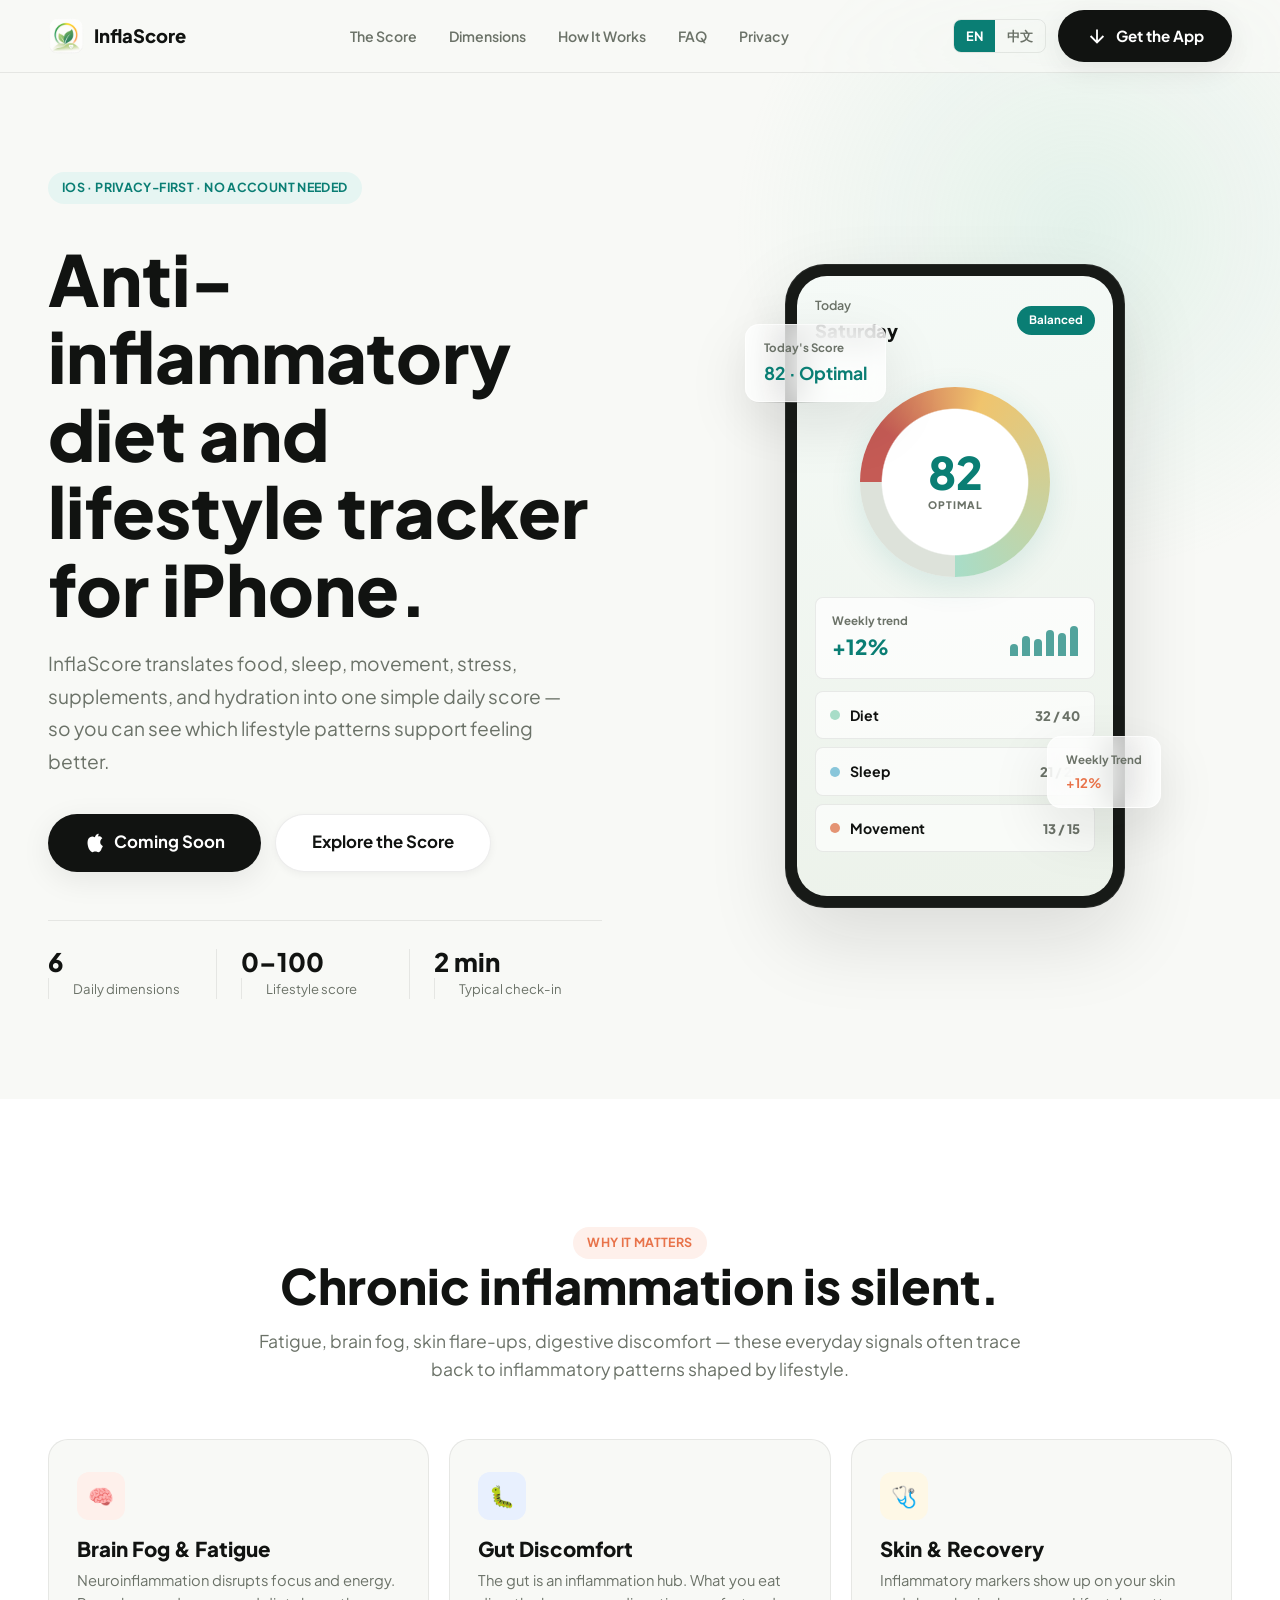
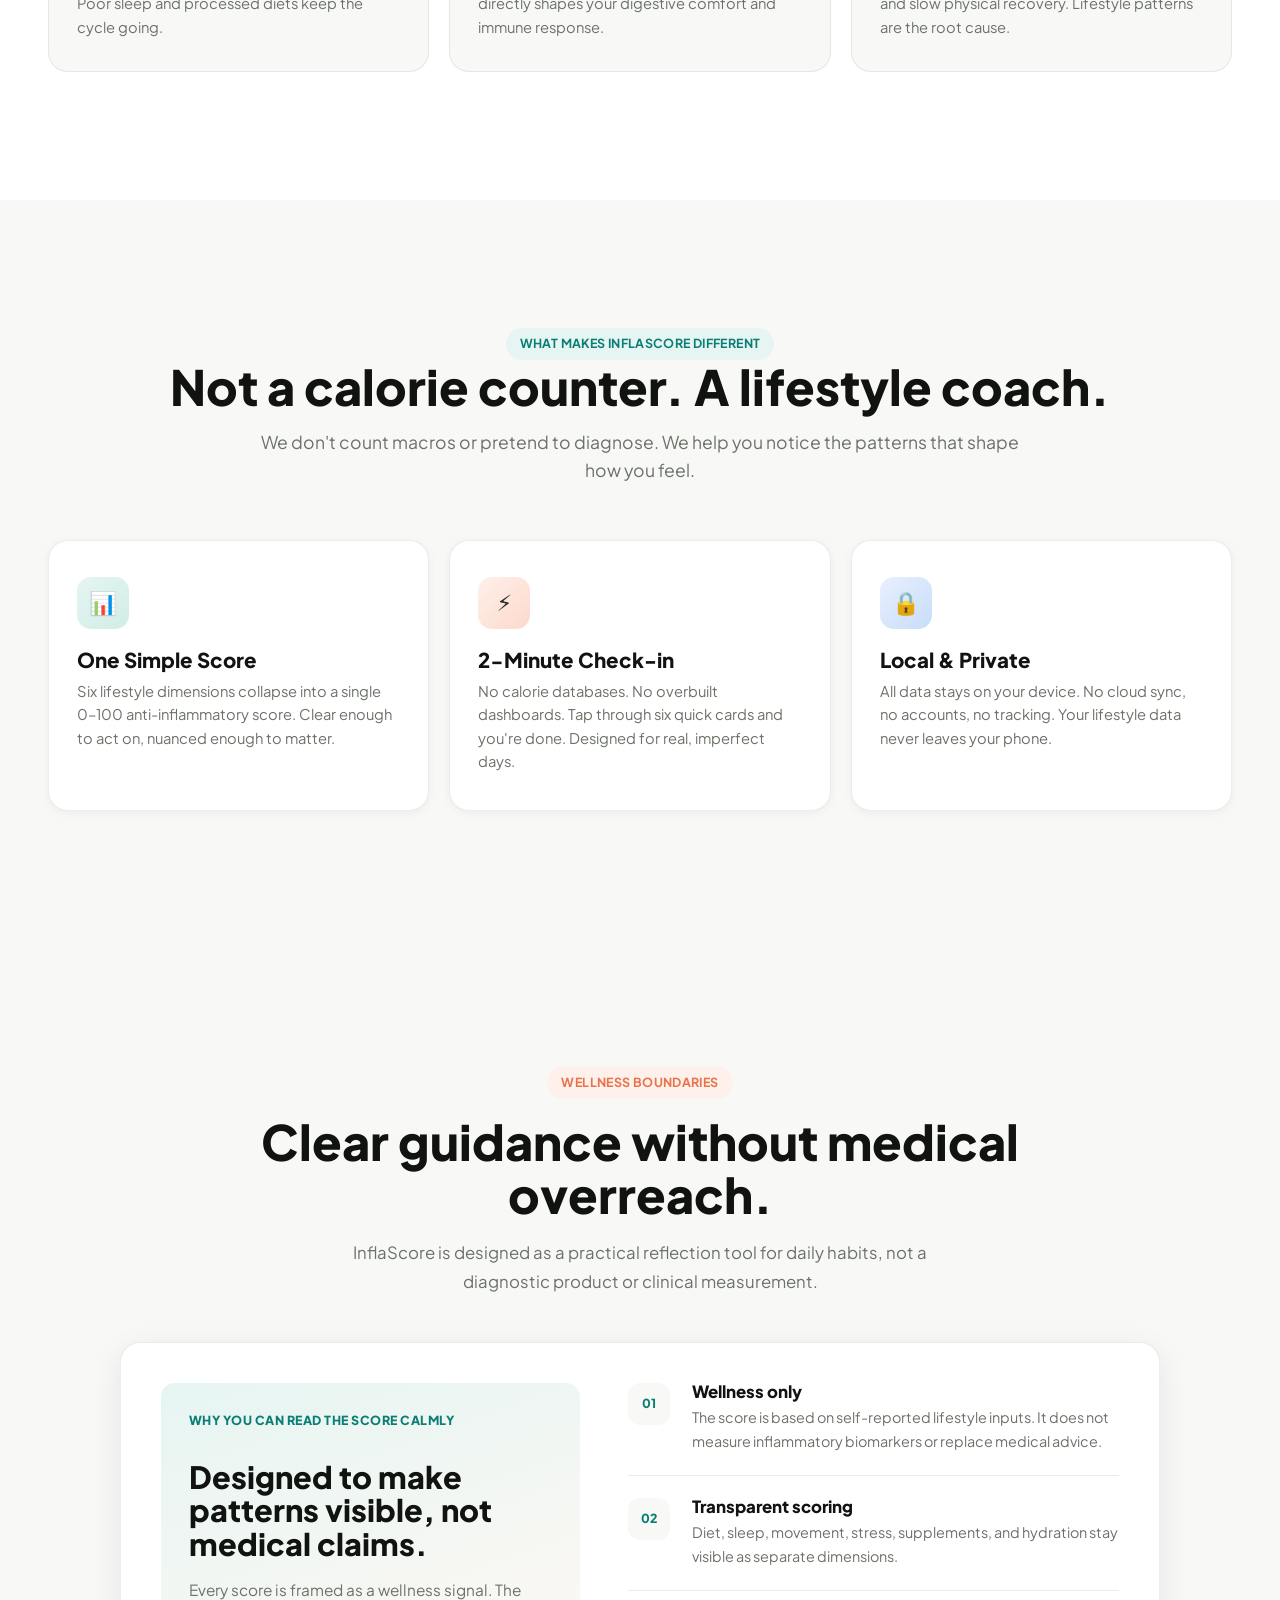
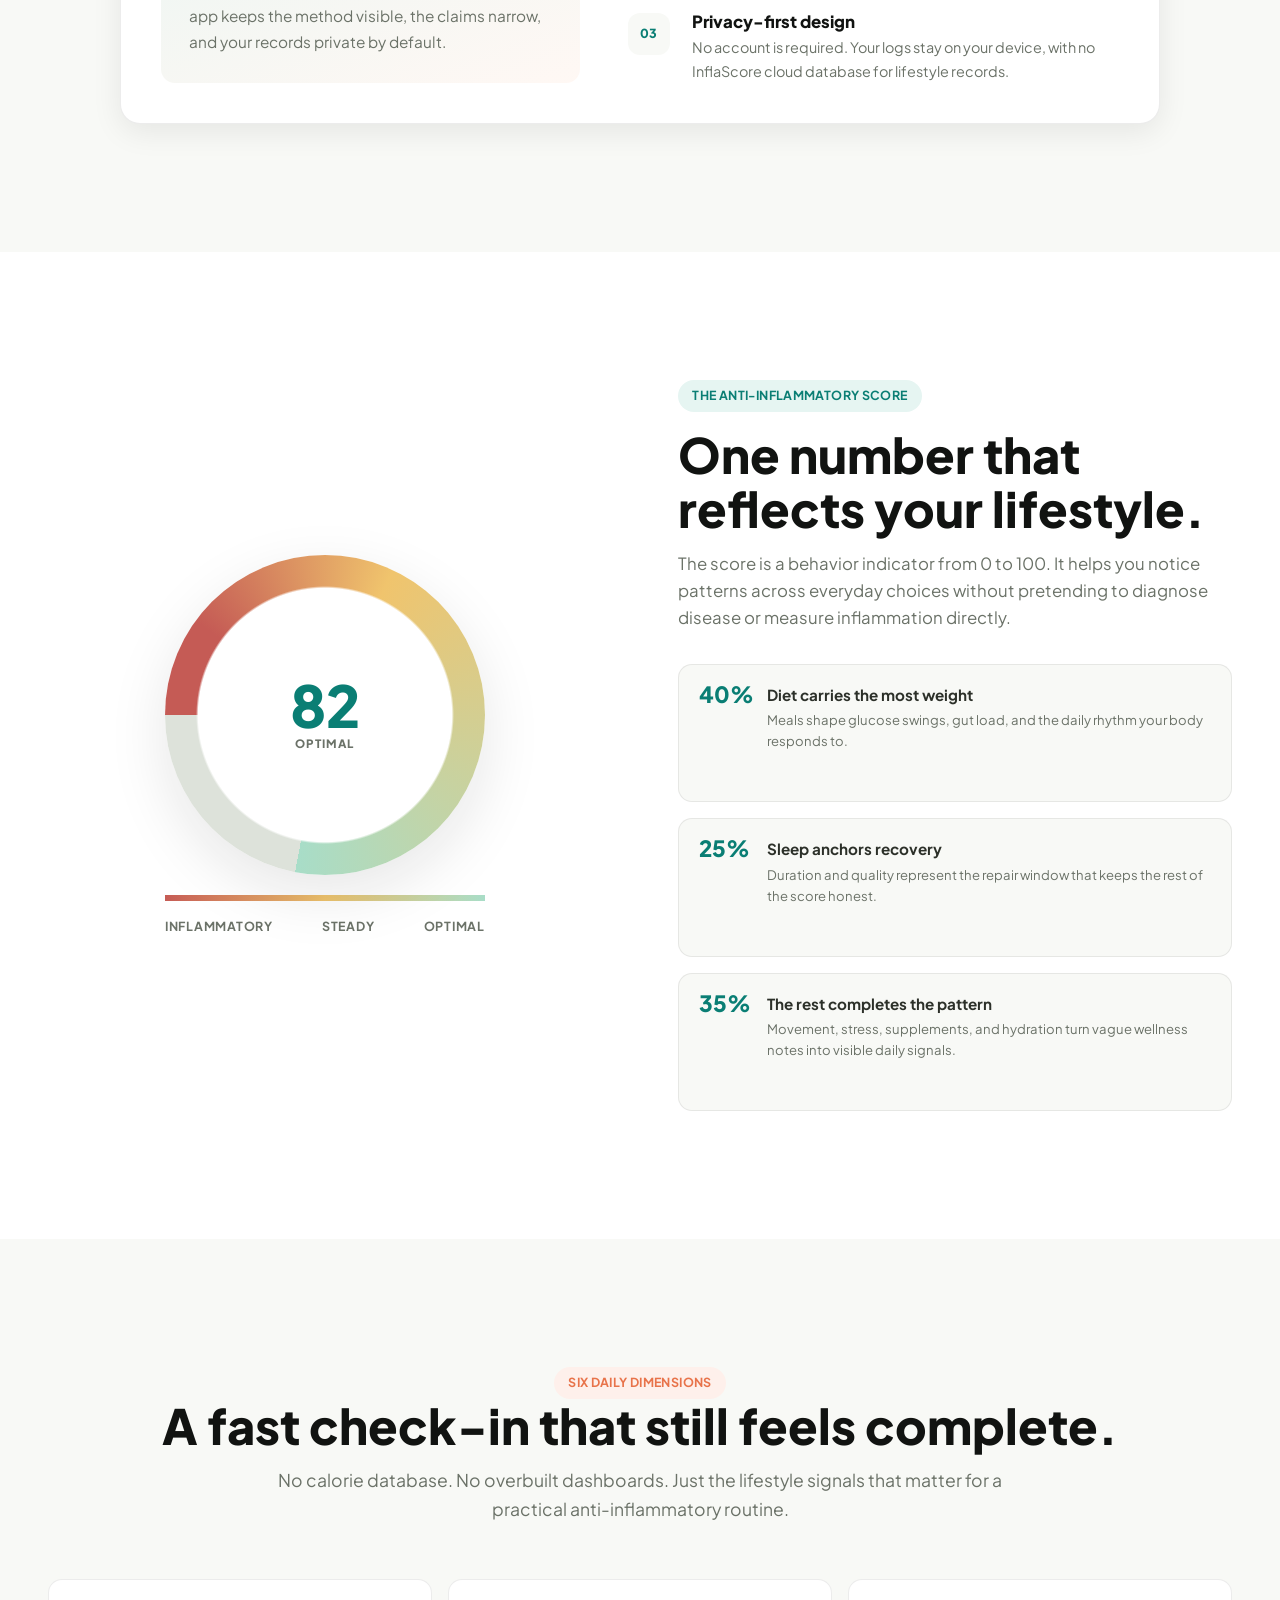
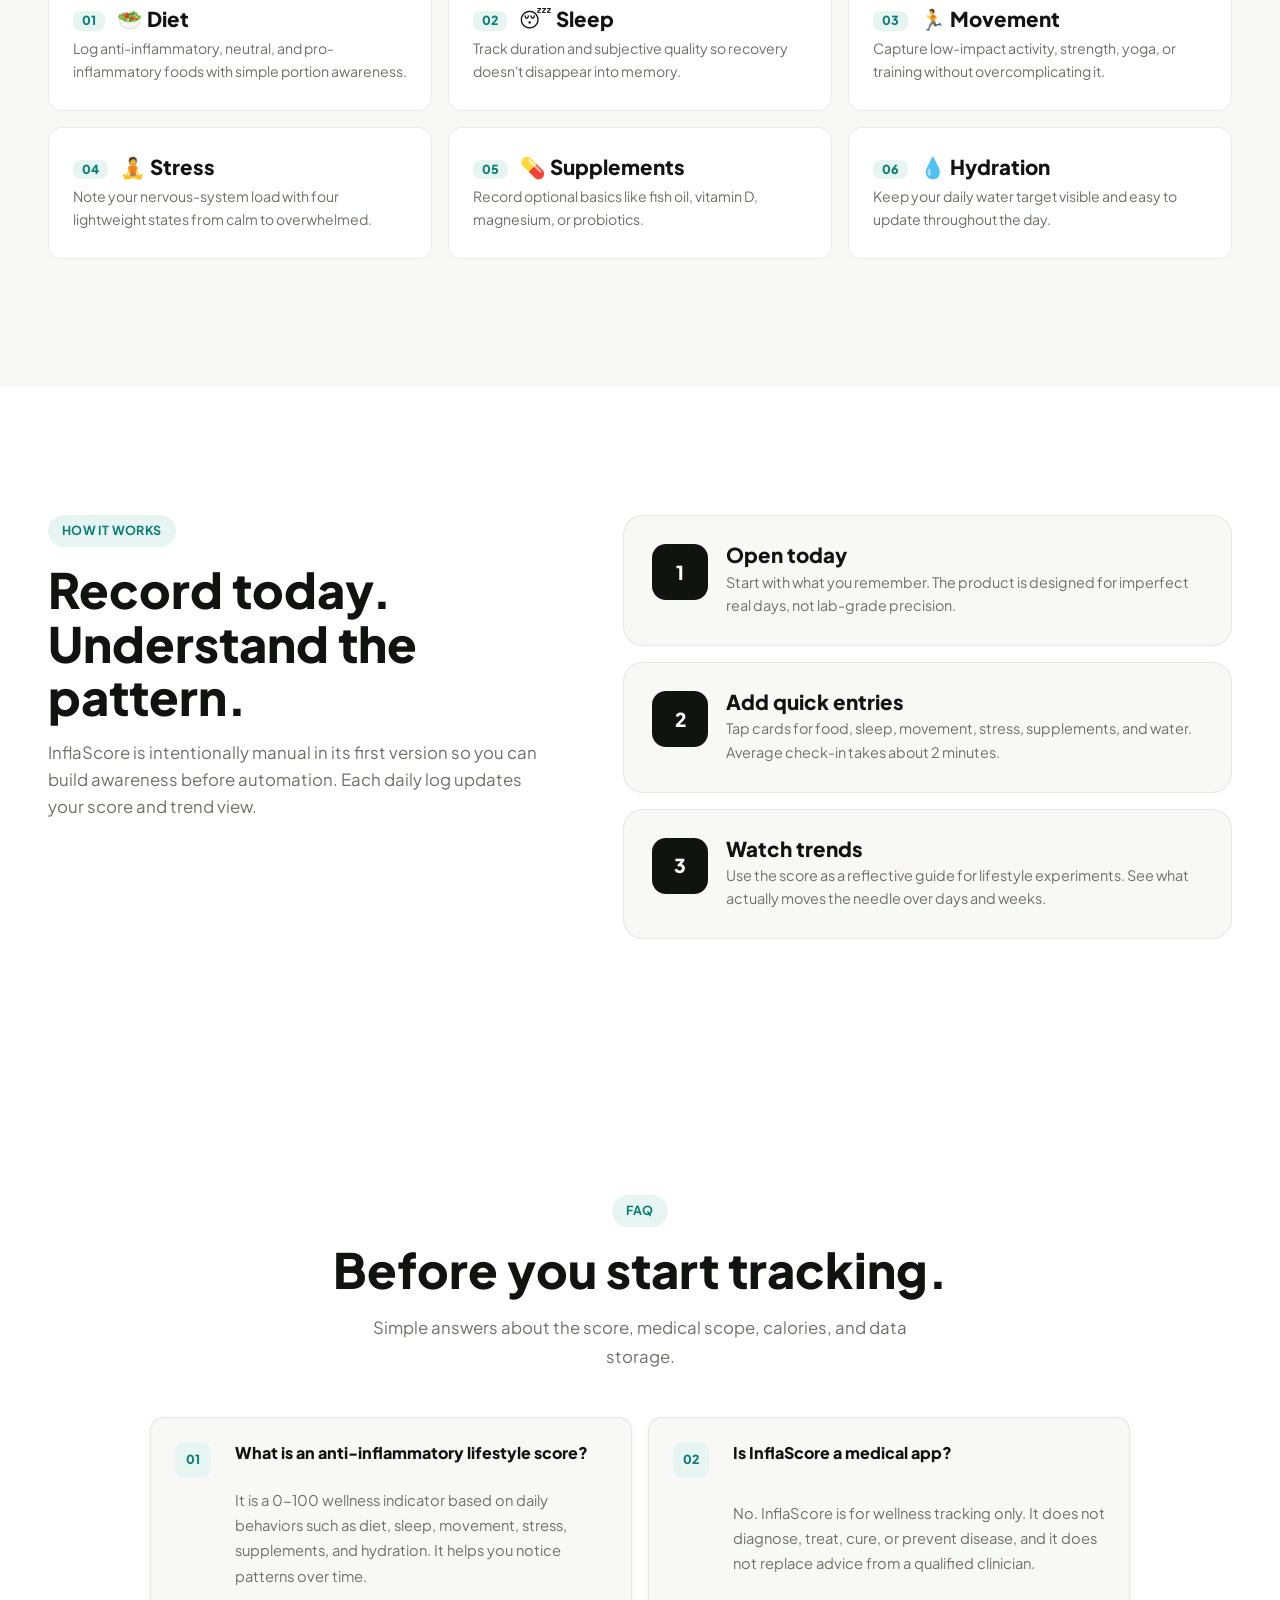
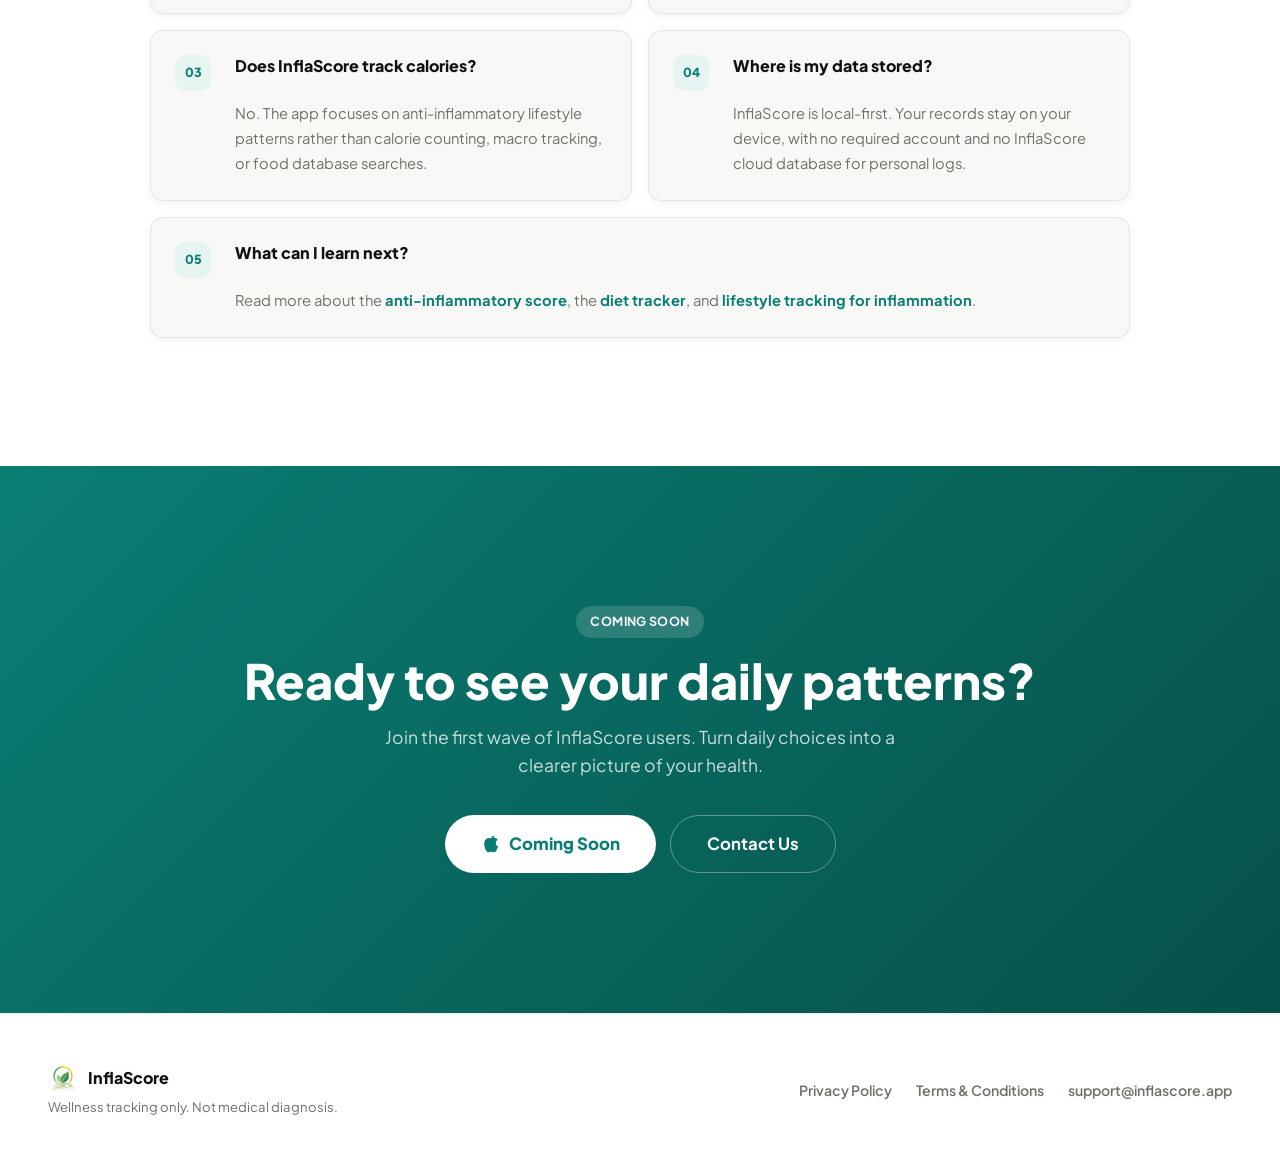
==== commit fad64f18: "Fix copy: typo, awkward translations, structured data, legal terms" ====
--- a/public/index.html
+++ b/public/index.html
@@ -37,7 +37,7 @@
     "description": "InflaScore is an anti-inflammatory diet and lifestyle tracker for iPhone. Track food, sleep, movement, stress, supplements, and hydration with a daily 0-100 score.",
     "url": "https://inflascore.app/",
     "inLanguage": "en",
-    "availableLanguage": ["en", "zh"]
+    "availableLanguage": ["en", "zh-CN"]
   }
   </script>
   <script type="application/ld+json">
@@ -459,8 +459,8 @@
 <section class="cta-section" id="cta">
   <div class="container">
     <span class="badge" style="background:rgba(255,255,255,.15);color:#fff;margin-bottom:16px;">Coming Soon</span>
-    <h2>Ready to quantify your calm?</h2>
-    <p>Join the first wave of InflaScore users. Turn daily choices into a calmer health signal.</p>
+    <h2>Ready to see your daily patterns?</h2>
+    <p>Join the first wave of InflaScore users. Turn daily choices into a clearer picture of your health.</p>
     <div class="cta-actions">
       <a class="btn btn-white btn-lg" href="#">
         <svg class="store-icon" viewBox="0 0 24 24" fill="currentColor"><path d="M18.71 19.5C17.88 20.74 17 21.95 15.66 21.97C14.32 22 13.89 21.18 12.37 21.18C10.84 21.18 10.37 21.95 9.1 22C7.79 22.05 6.8 20.68 5.96 19.47C4.25 16.56 2.93 11.3 4.7 7.72C5.57 5.94 7.36 4.83 9.28 4.8C10.56 4.78 11.76 5.68 12.54 5.68C13.31 5.68 14.78 4.58 16.35 4.75C17.02 4.78 18.85 5.02 20.03 6.76C19.93 6.83 17.67 8.15 17.69 10.87C17.72 14.14 20.56 15.18 20.59 15.19C20.56 15.27 20.12 16.72 19.06 18.2L18.71 19.5ZM13 3.5C13.73 2.67 14.94 2.04 15.94 2C16.07 3.17 15.6 4.35 14.9 5.19C14.21 6.04 13.07 6.7 11.95 6.61C11.8 5.46 12.36 4.26 13 3.5Z"/></svg>
--- a/public/styles.css
+++ b/public/styles.css
@@ -264,26 +264,24 @@
 .feature-card p { color: var(--muted); font-size: .92rem; }
 
 /* ===== TRUST ===== */
-.trust { background: var(--bg); padding-top: clamp(56px, 8vw, 104px); }
-.trust-header {
-  display: grid; grid-template-columns: .85fr 1.15fr; gap: clamp(28px, 5vw, 72px);
-  align-items: end; margin-bottom: 32px;
-}
-.trust-header .badge { width: fit-content; align-self: start; }
-.trust-header h2 { margin-top: 14px; }
+.trust { background: var(--bg); }
+.trust-header { text-align: center; margin-bottom: 46px; }
+.trust-header .badge { margin-bottom: 16px; }
+.trust-header h2 { max-width: 760px; margin: 0 auto; }
 .trust-header p {
   color: var(--muted); font-size: 1.05rem; line-height: 1.75;
-  max-width: 520px; justify-self: end;
+  max-width: 620px; margin: 16px auto 0;
 }
 .trust-panel {
   display: grid; grid-template-columns: .92fr 1.08fr; gap: clamp(24px, 4vw, 48px);
   align-items: stretch; padding: clamp(24px, 4vw, 40px);
   border-radius: var(--radius-lg); background: var(--surface);
   border: 1px solid var(--line); box-shadow: var(--shadow-md);
+  max-width: 1040px; margin: 0 auto;
 }
 .trust-summary {
   display: flex; flex-direction: column; justify-content: space-between;
-  min-height: 300px; padding: 28px; border-radius: var(--radius);
+  min-height: 240px; padding: 28px; border-radius: var(--radius);
   background: linear-gradient(160deg, var(--primary-pale), #fff8f4);
 }
 .trust-kicker {
@@ -385,32 +383,31 @@
 
 /* ===== FAQ ===== */
 .faq { background: var(--surface); }
-.faq-header {
-  display: grid; grid-template-columns: .9fr 1.1fr; gap: clamp(28px, 5vw, 72px);
-  align-items: end; margin-bottom: 34px;
-}
-.faq-header .badge { width: fit-content; align-self: start; }
-.faq-header h2 { margin-top: 14px; max-width: 520px; }
+.faq-header { text-align: center; margin-bottom: 46px; }
+.faq-header .badge { margin-bottom: 16px; }
+.faq-header h2 { max-width: 680px; margin: 0 auto; }
 .faq-header p {
   color: var(--muted); font-size: 1.05rem; line-height: 1.75;
-  max-width: 500px; justify-self: end;
+  max-width: 560px; margin: 16px auto 0;
 }
 .faq-list {
-  max-width: 980px; margin: 0 auto;
-  border-top: 1px solid var(--line); border-bottom: 1px solid var(--line);
+  display: grid; grid-template-columns: repeat(2, minmax(0, 1fr));
+  gap: 16px; max-width: 980px; margin: 0 auto;
+  border: none;
 }
 .faq-item {
-  display: grid; grid-template-columns: 56px minmax(180px, .9fr) 1.15fr;
-  gap: 22px; align-items: start; padding: 24px 0;
-  border-bottom: 1px solid var(--line);
-}
-.faq-item:last-child { border-bottom: none; }
+  display: grid; grid-template-columns: 44px 1fr;
+  gap: 10px 16px; align-items: start; padding: 24px;
+  border: 1px solid var(--line); border-radius: var(--radius);
+  background: var(--bg); box-shadow: var(--shadow-sm);
+}
+.faq-item:last-child { grid-column: 1 / -1; }
 .faq-num {
-  color: var(--primary); font-size: .78rem; font-weight: 900;
-  padding-top: 3px;
+  width: 36px; height: 36px; border-radius: 10px; display: grid; place-items: center;
+  background: var(--primary-pale); color: var(--primary); font-size: .78rem; font-weight: 900;
 }
 .faq-item h3 { font-size: 1rem; line-height: 1.35; }
-.faq-item p { color: var(--muted); font-size: .92rem; line-height: 1.7; max-width: none; }
+.faq-item p { grid-column: 2; color: var(--muted); font-size: .92rem; line-height: 1.7; max-width: none; }
 .faq-item a { color: var(--primary); font-weight: 700; }
 .faq-item a:hover { text-decoration: underline; }
 
@@ -548,9 +545,10 @@
   .hero-visual { margin-top: 40px; }
   .problem-grid { grid-template-columns: 1fr; max-width: 480px; margin: 0 auto; }
   .features-grid { grid-template-columns: 1fr; max-width: 480px; margin: 0 auto; }
-  .trust-header, .trust-panel, .faq-header { grid-template-columns: 1fr; }
-  .trust-header p, .faq-header p { justify-self: start; }
+  .trust-panel { grid-template-columns: 1fr; }
   .trust-summary { min-height: auto; }
+  .faq-list { grid-template-columns: 1fr; }
+  .faq-item:last-child { grid-column: auto; }
   .score-split { grid-template-columns: 1fr; text-align: center; }
   .score-copy p { margin-left: auto; margin-right: auto; }
   .dims-grid { grid-template-columns: repeat(2, 1fr); }
@@ -592,7 +590,7 @@
   .problem-card { padding: 24px 20px; }
   .features-header { margin-bottom: 36px; }
   .feature-card { padding: 28px 22px; }
-  .trust-header, .faq-header { margin-bottom: 28px; }
+  .trust-header, .faq-header { margin-bottom: 32px; }
   .trust-panel { padding: 18px; }
   .trust-summary { padding: 22px; }
   .trust-item { grid-template-columns: 44px 1fr; gap: 14px; }
@@ -611,7 +609,7 @@
   .step-num { width: 44px; height: 44px; font-size: 1rem; border-radius: 12px; }
   .faq-item {
     grid-template-columns: 42px 1fr; gap: 8px 14px;
-    padding: 22px 0;
+    padding: 20px 18px;
   }
   .faq-item p { grid-column: 2; }
 
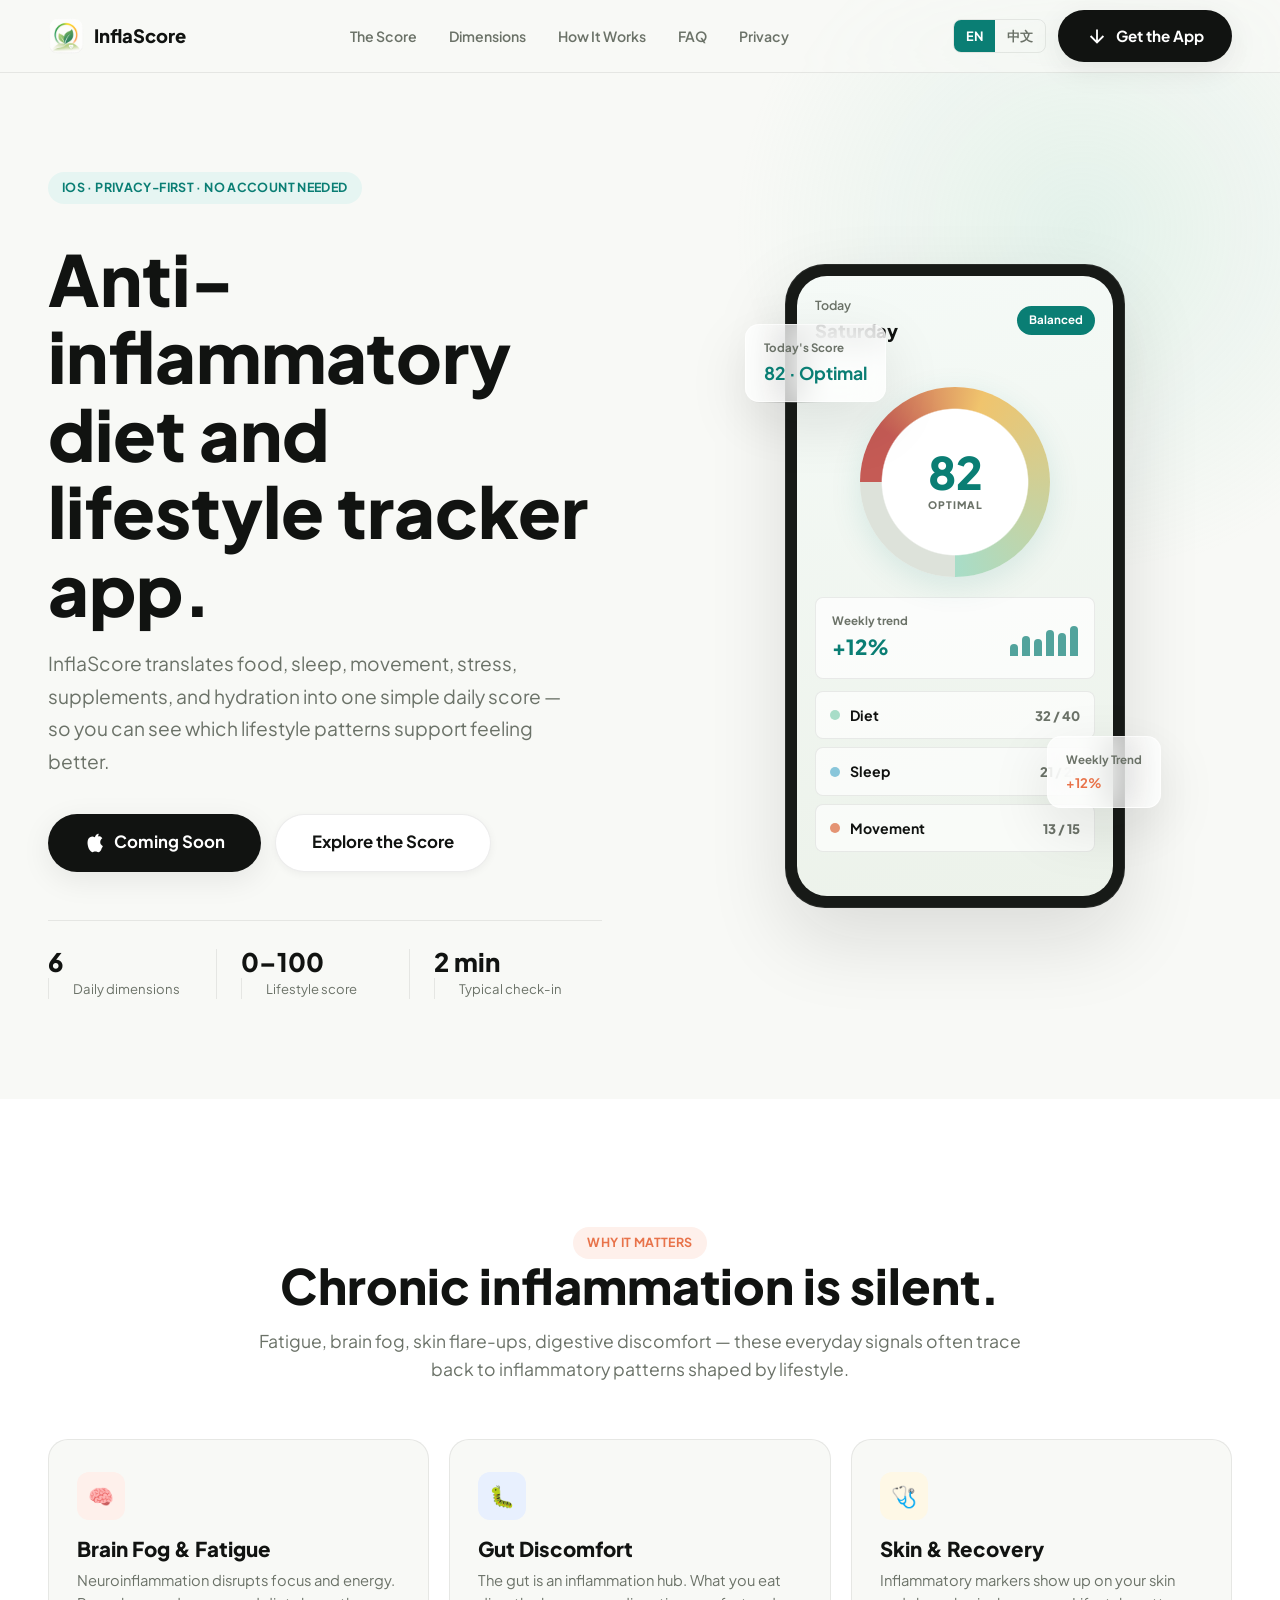
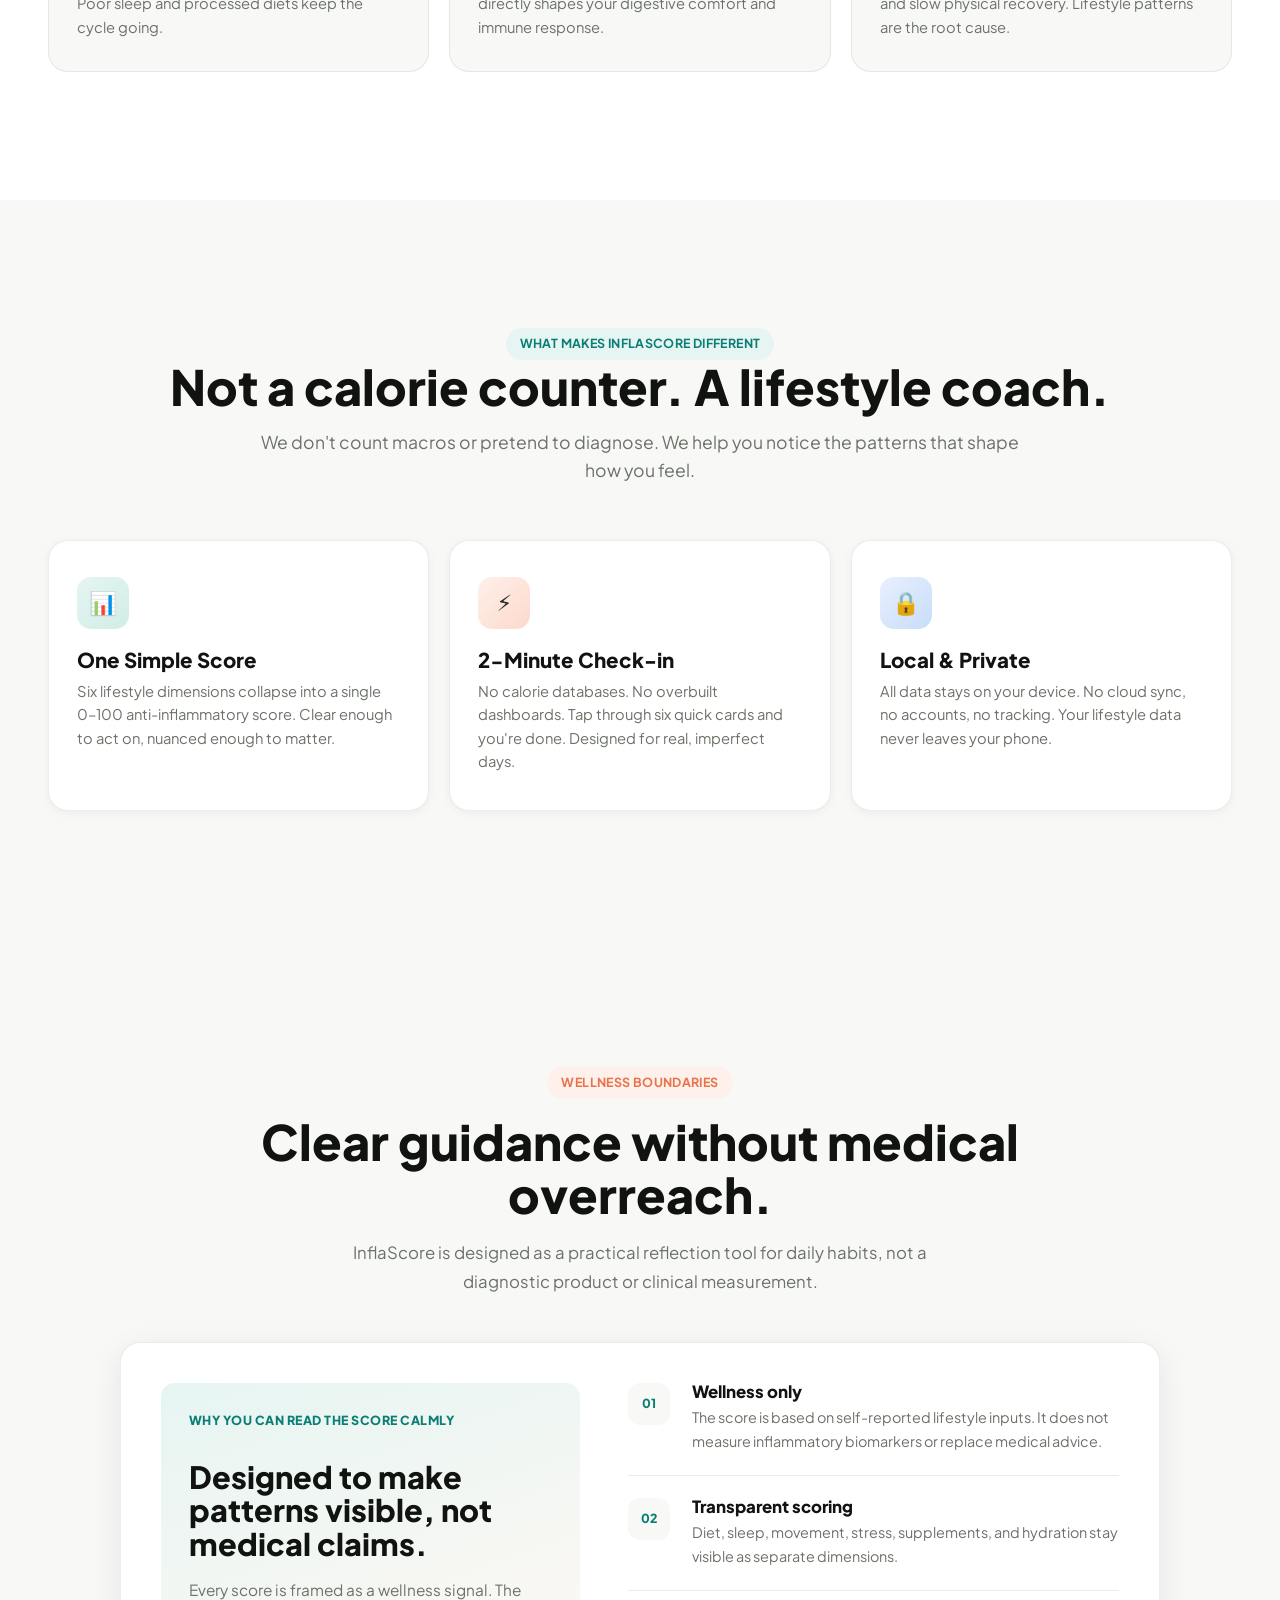
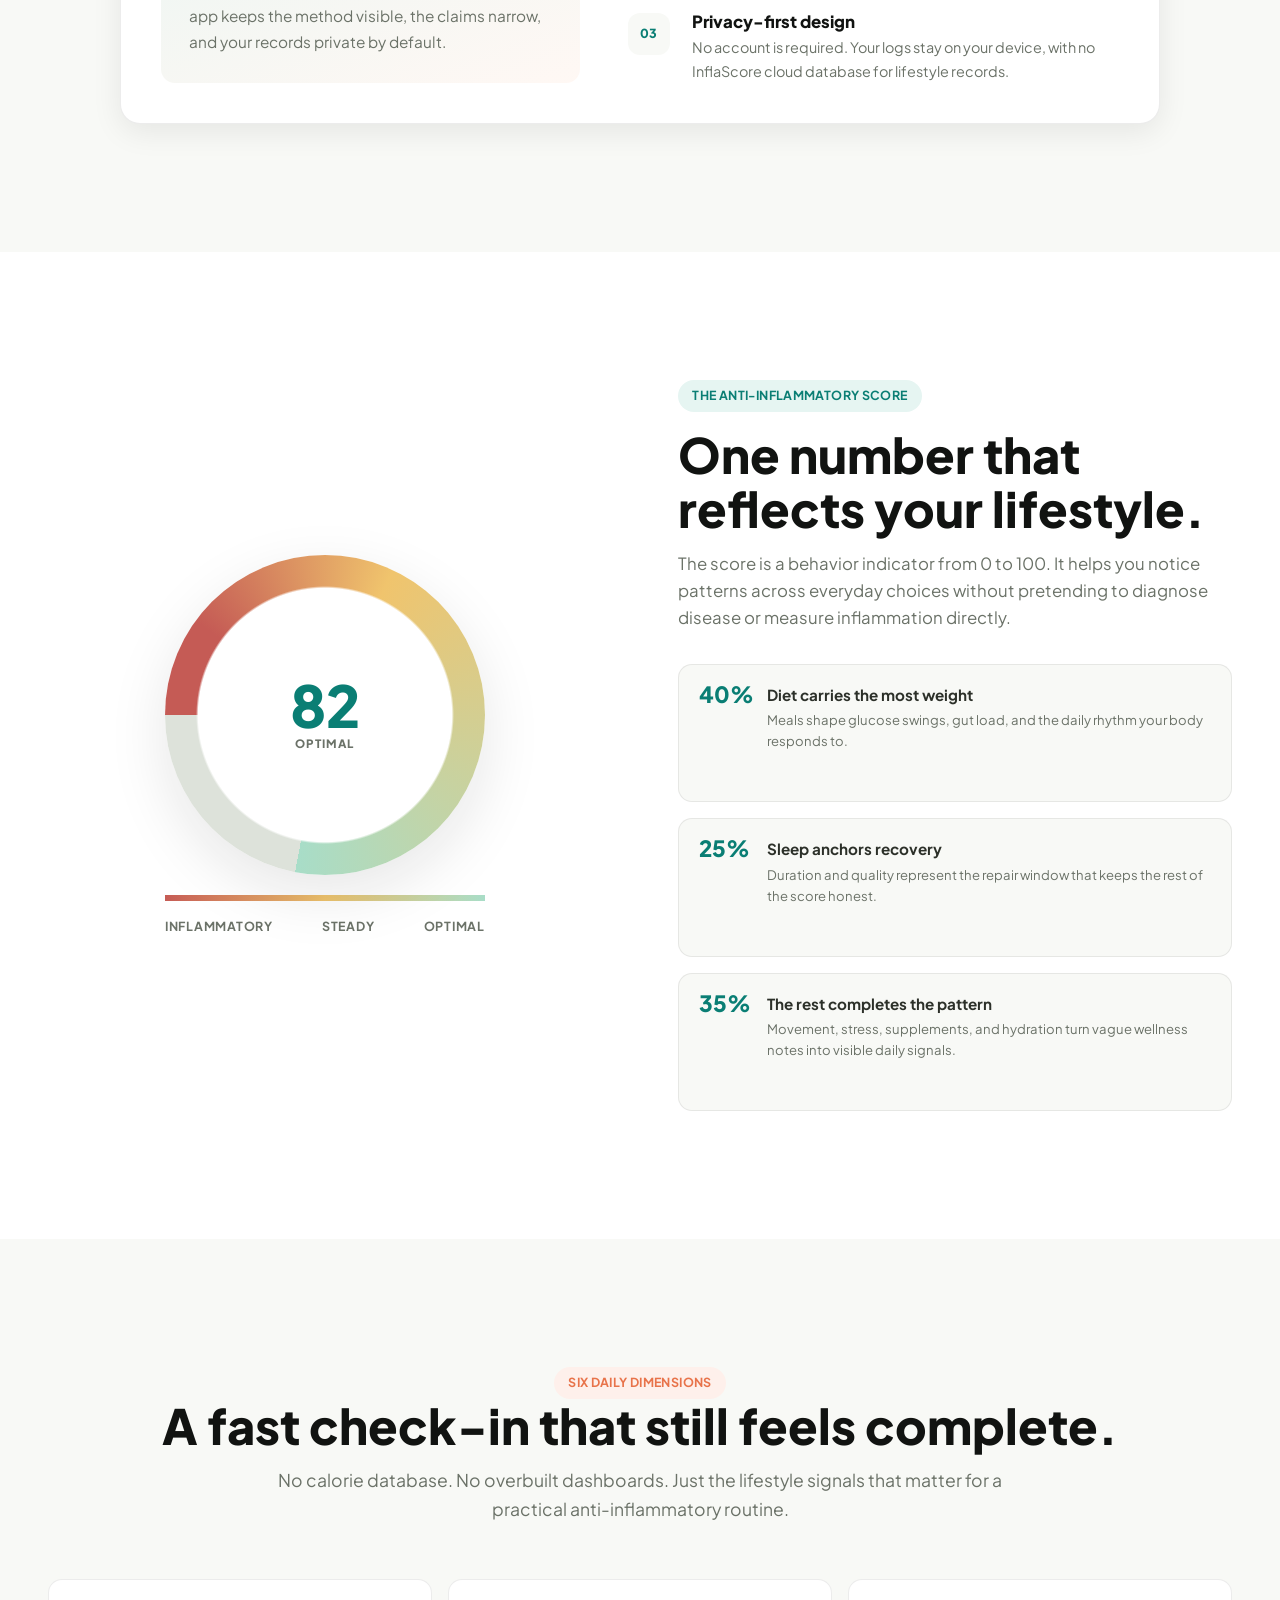
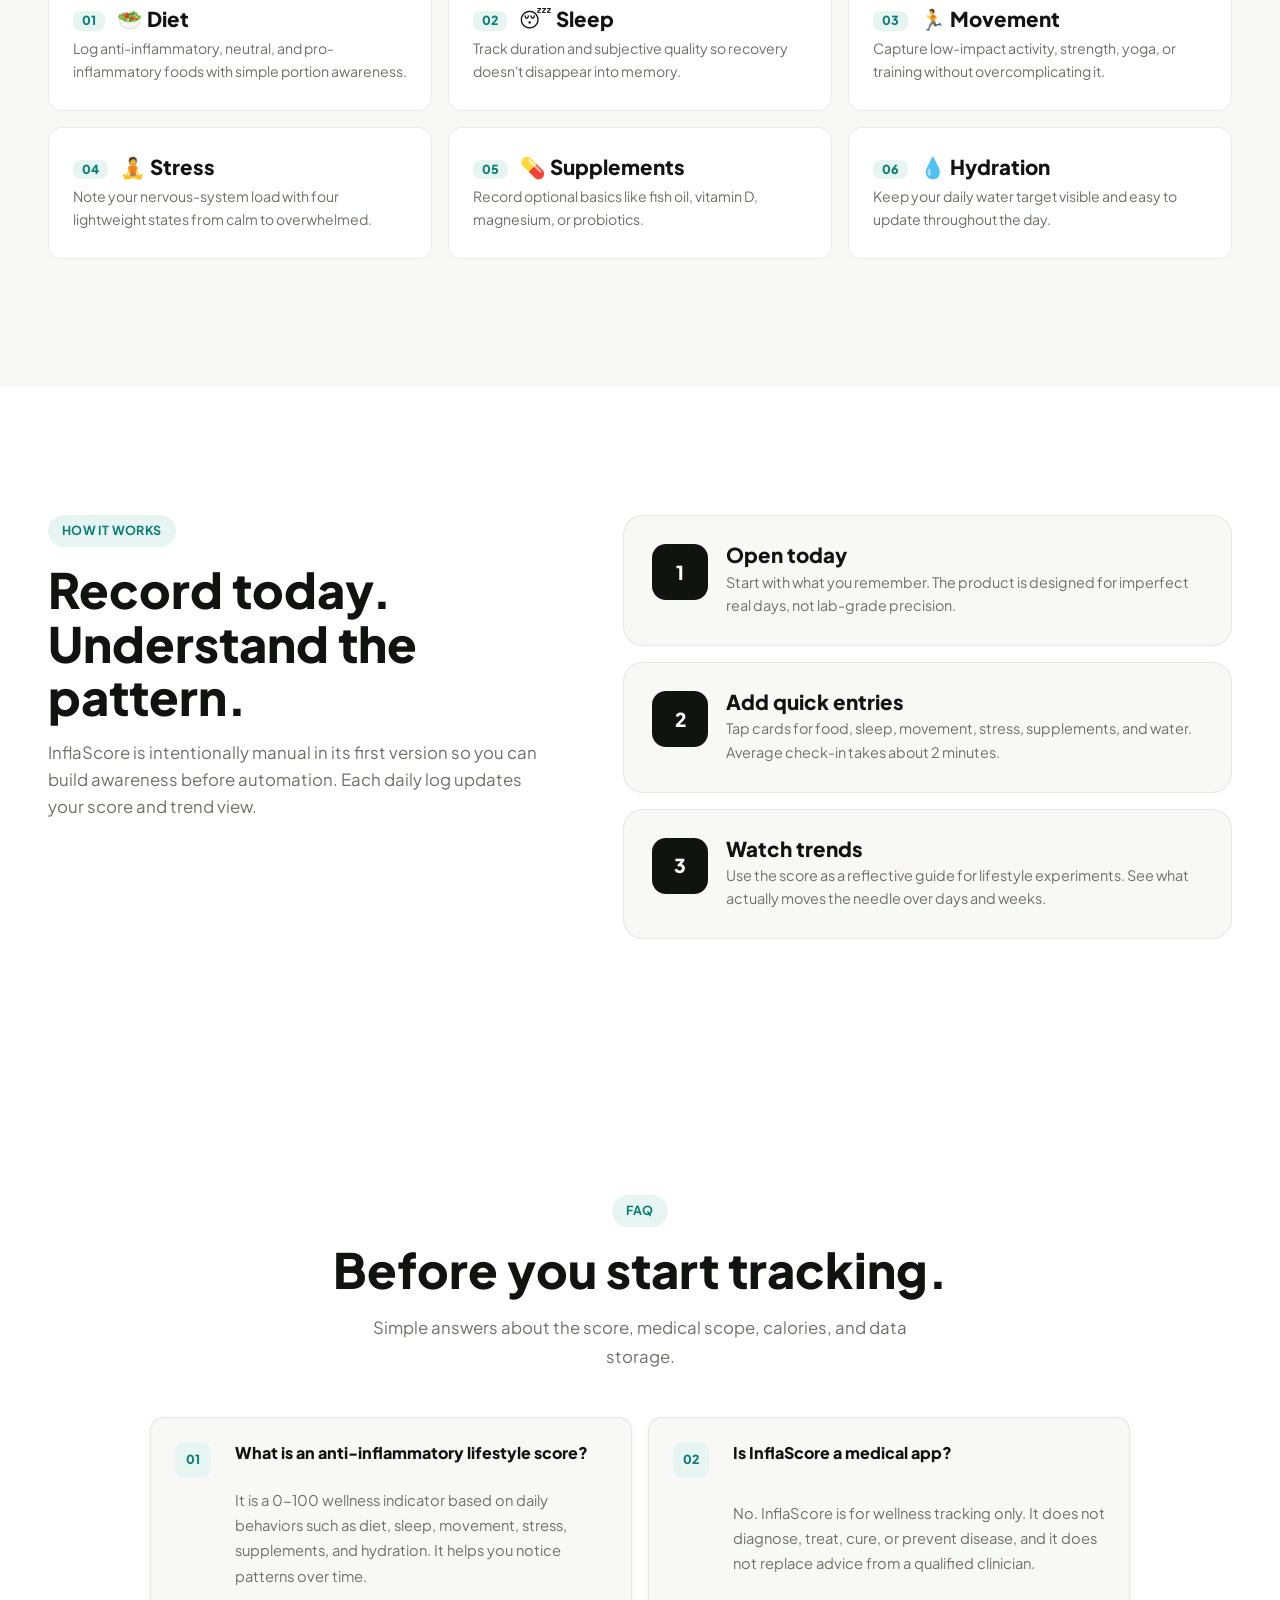
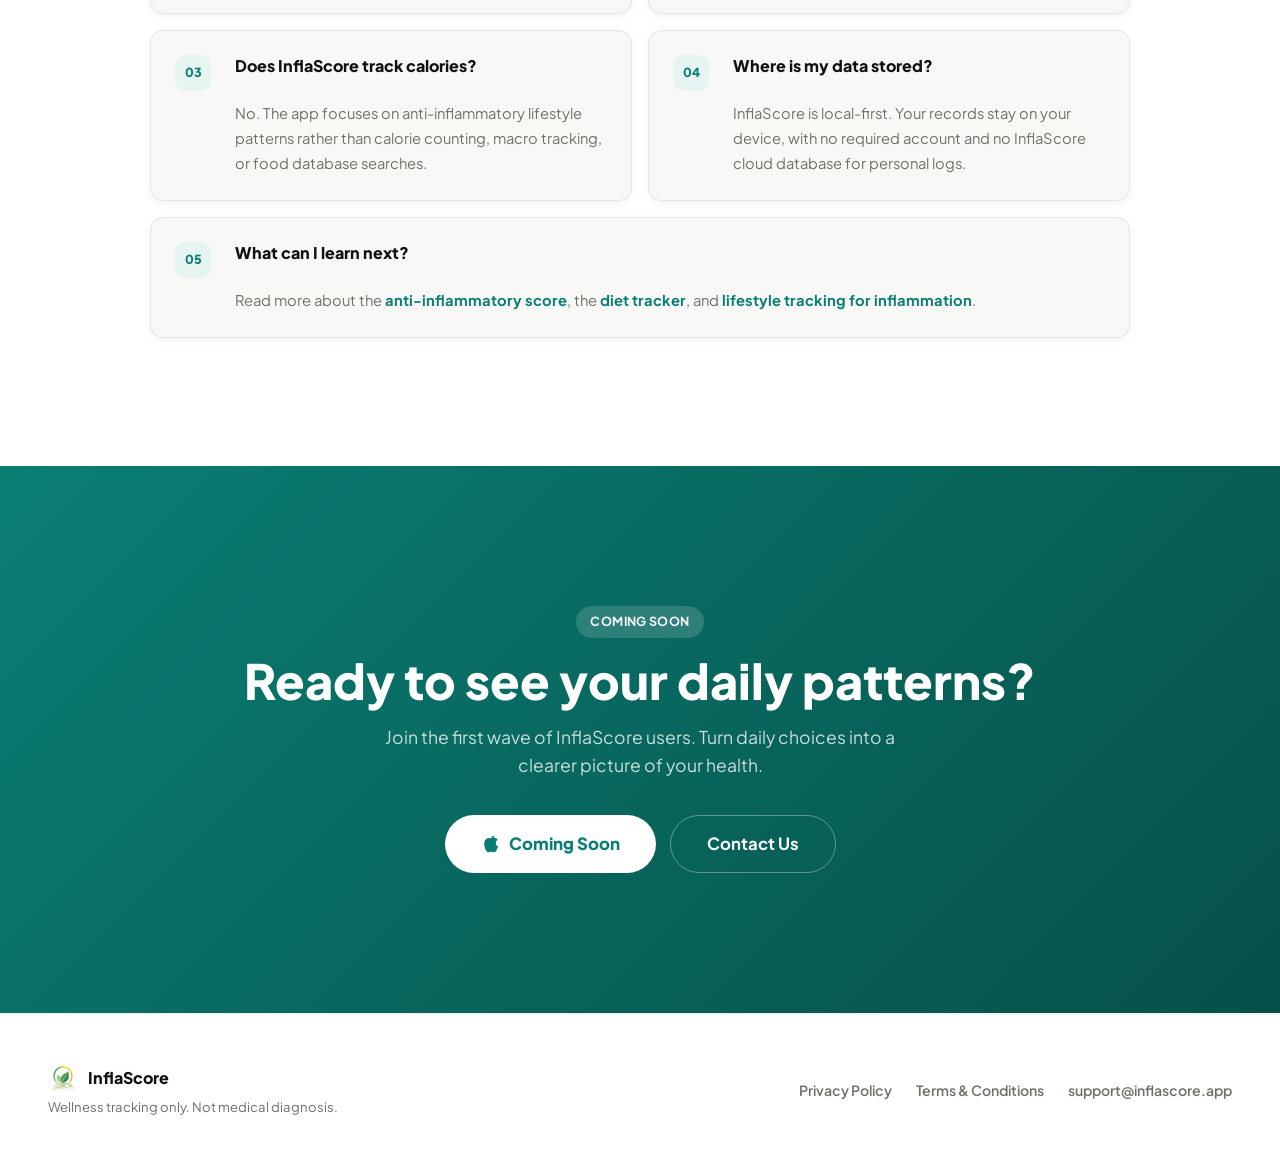
==== commit e43e2f2f: "Unify page titles: drop 'for iPhone', fix wording" ====
--- a/public/index.html
+++ b/public/index.html
@@ -3,8 +3,8 @@
 <head>
   <meta charset="utf-8">
   <meta name="viewport" content="width=device-width, initial-scale=1">
-  <title>Anti-inflammatory Diet & Lifestyle Tracker for iPhone - InflaScore</title>
-  <meta name="description" content="InflaScore is an anti-inflammatory diet and lifestyle tracker for iPhone. Track food, sleep, movement, stress, supplements, and hydration with a daily 0-100 score.">
+  <title>Anti-inflammatory Diet & Lifestyle Tracker App - InflaScore</title>
+  <meta name="description" content="InflaScore is an anti-inflammatory diet and lifestyle tracker app. Track food, sleep, movement, stress, supplements, and hydration with a daily 0-100 score.">
   <meta property="og:title" content="InflaScore - Anti-inflammatory Diet & Lifestyle Tracker">
   <meta property="og:description" content="Track food, sleep, movement, stress, supplements, and hydration with a daily anti-inflammatory lifestyle score.">
   <meta property="og:type" content="website">
@@ -116,7 +116,7 @@
 <section class="hero container">
   <div class="hero-content">
     <span class="badge badge-primary">iOS &middot; Privacy-first &middot; No account needed</span>
-    <h1>Anti-inflammatory diet and lifestyle tracker for iPhone.</h1>
+    <h1>Anti-inflammatory diet and lifestyle tracker app.</h1>
     <p class="hero-sub">InflaScore translates food, sleep, movement, stress, supplements, and hydration into one simple daily score &mdash; so you can see which lifestyle patterns support feeling better.</p>
     <div class="hero-actions" id="download">
       <a class="btn btn-primary btn-lg" href="#">
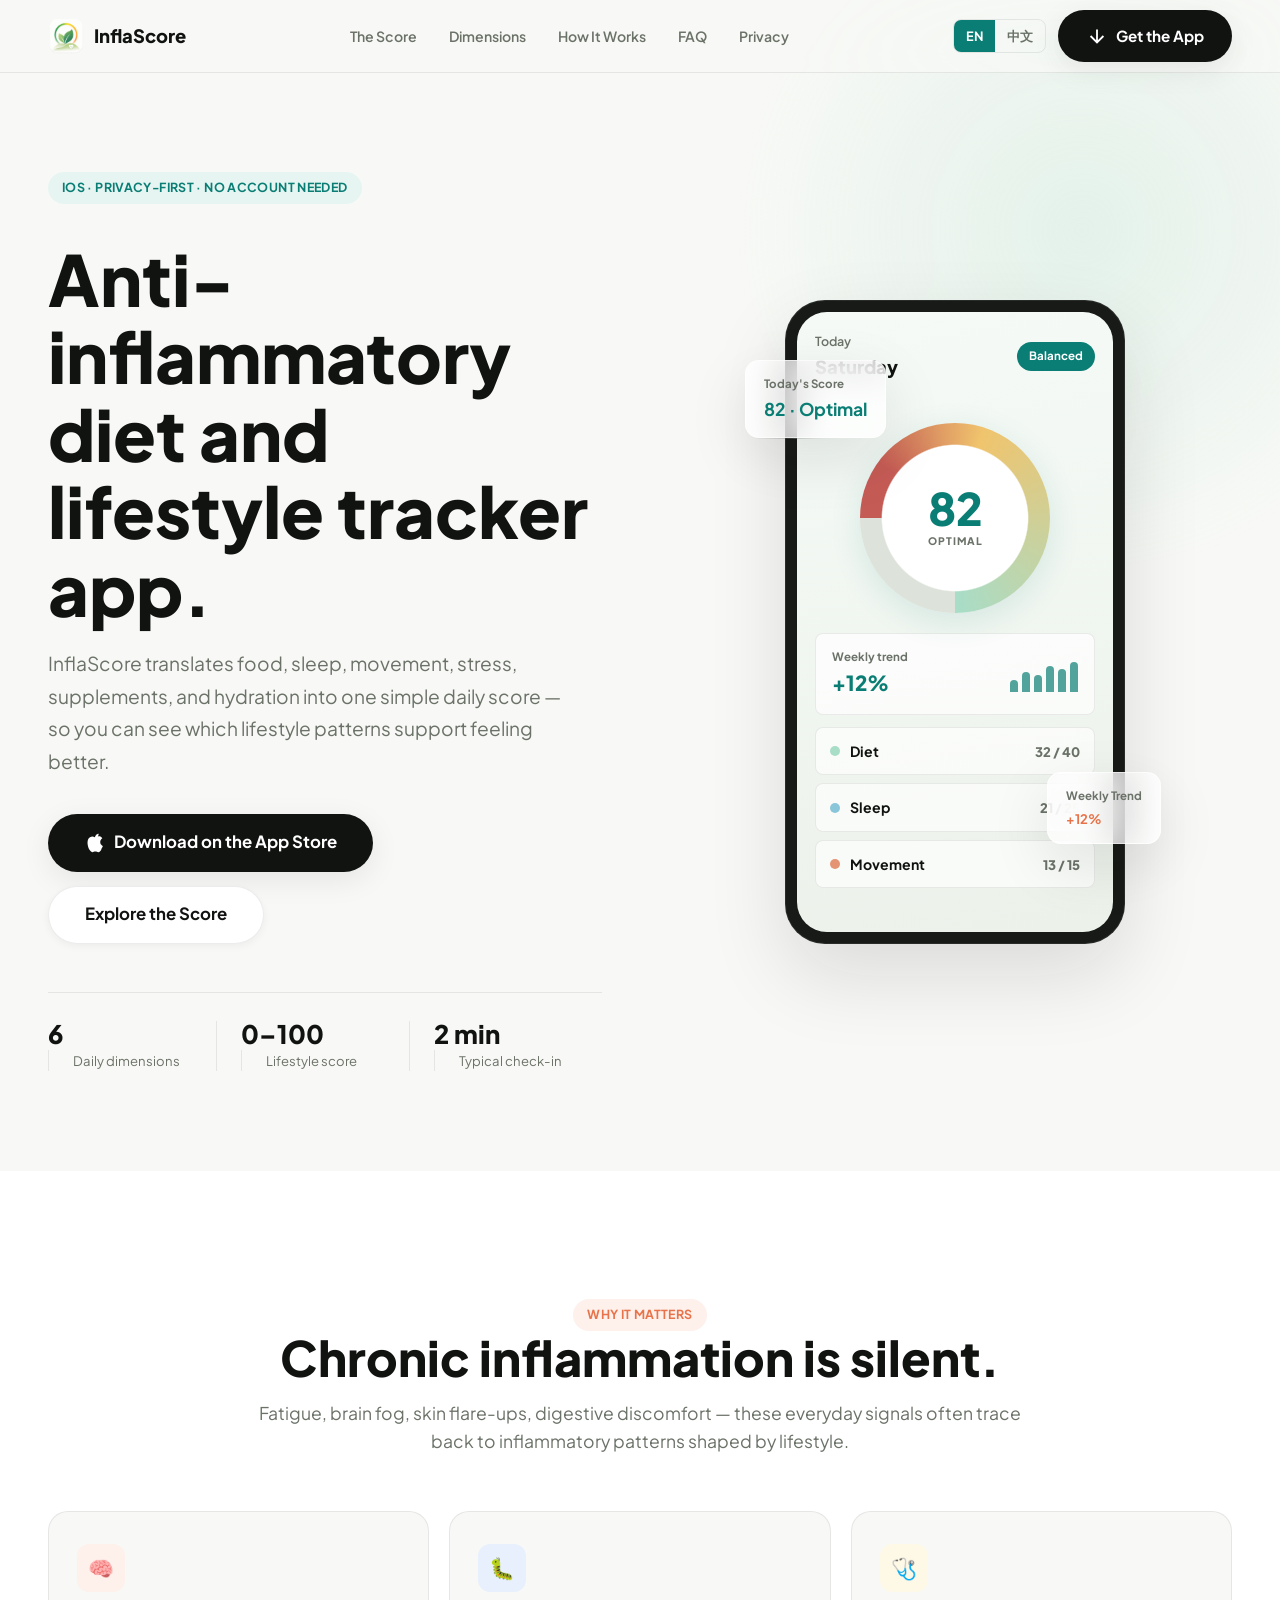
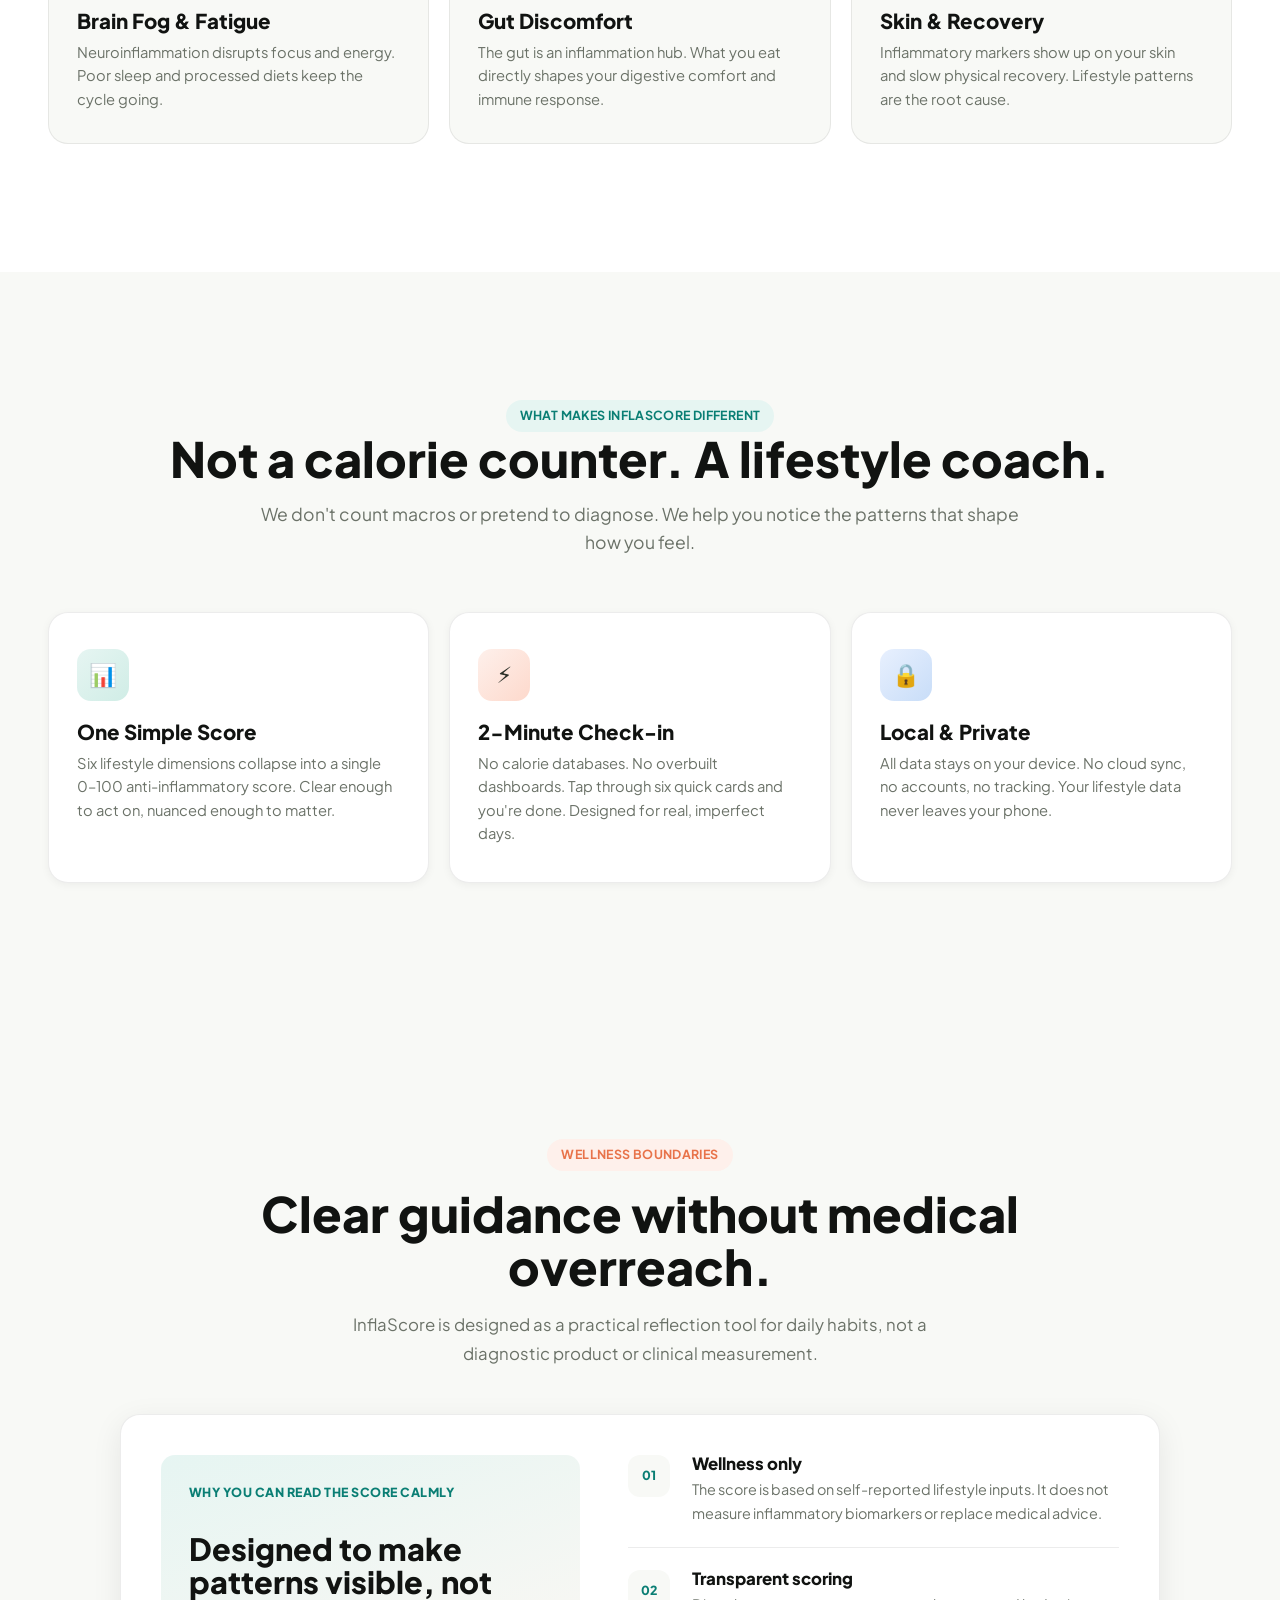
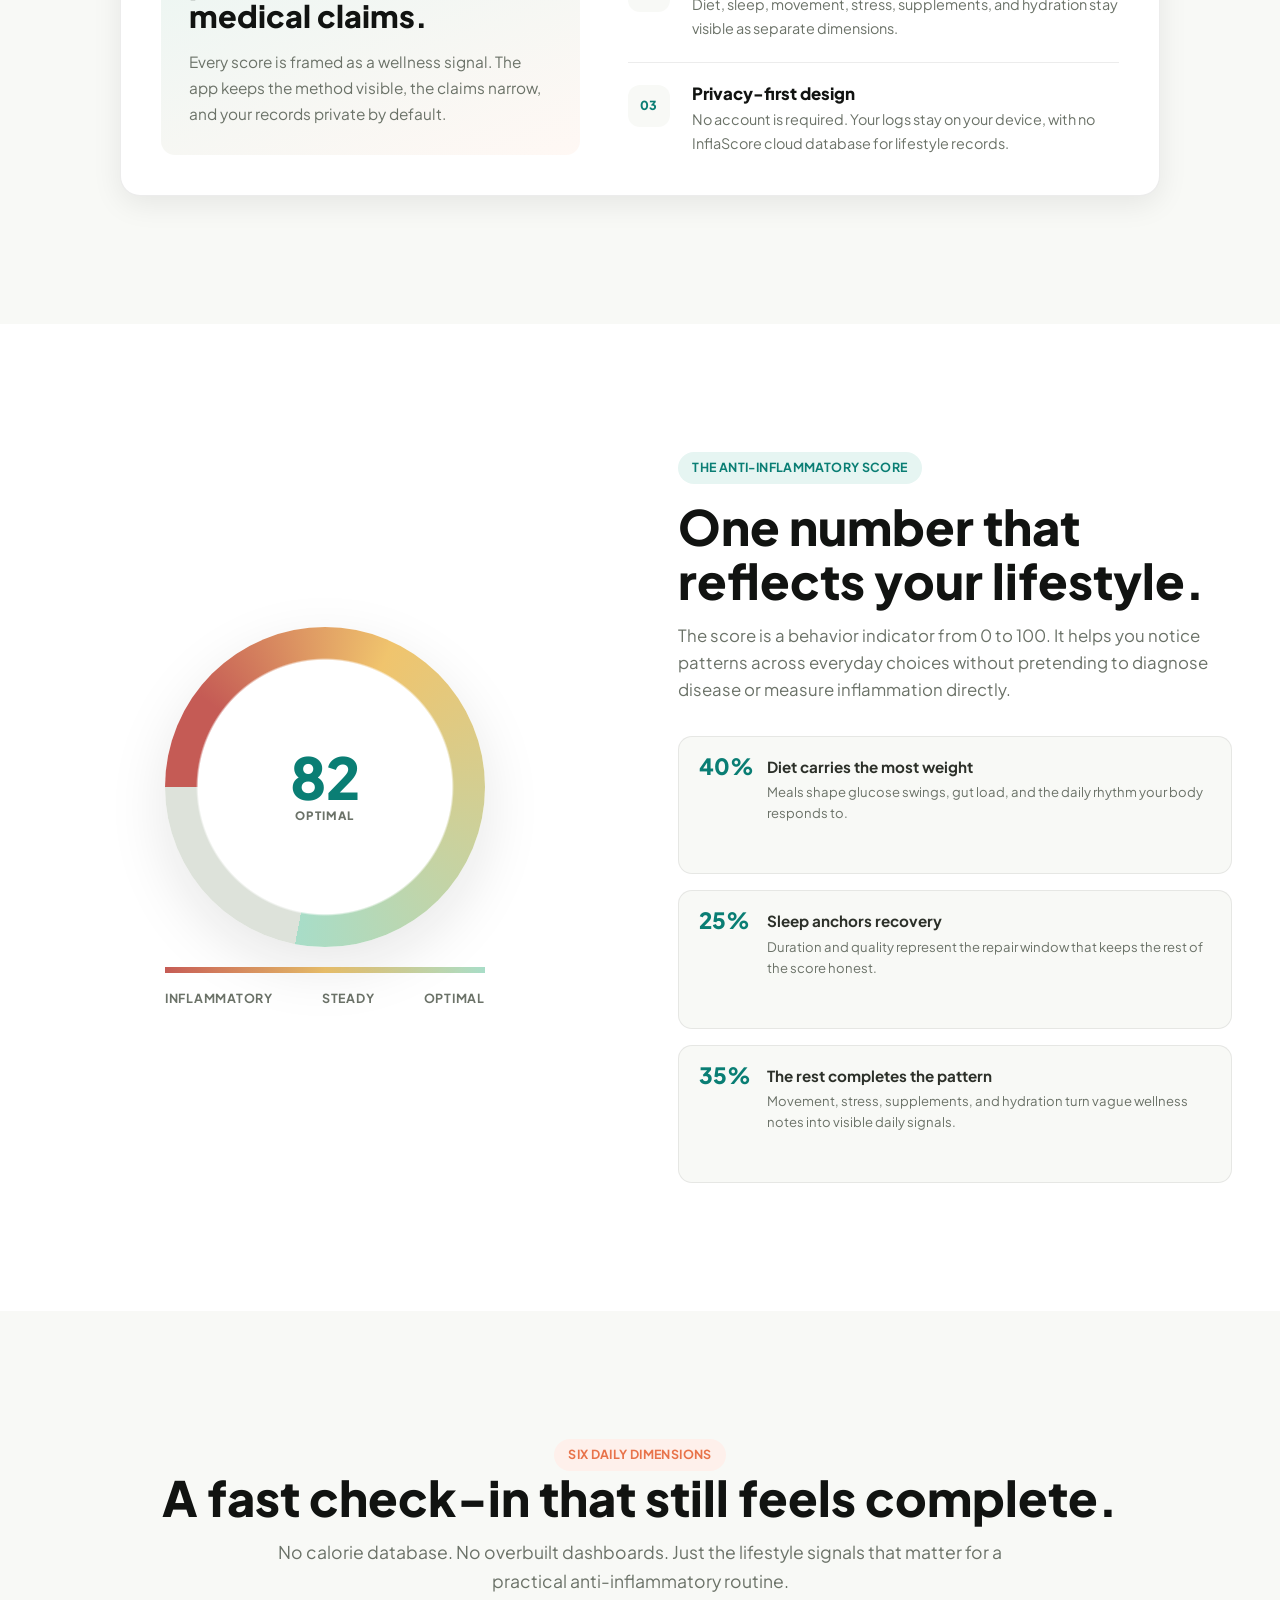
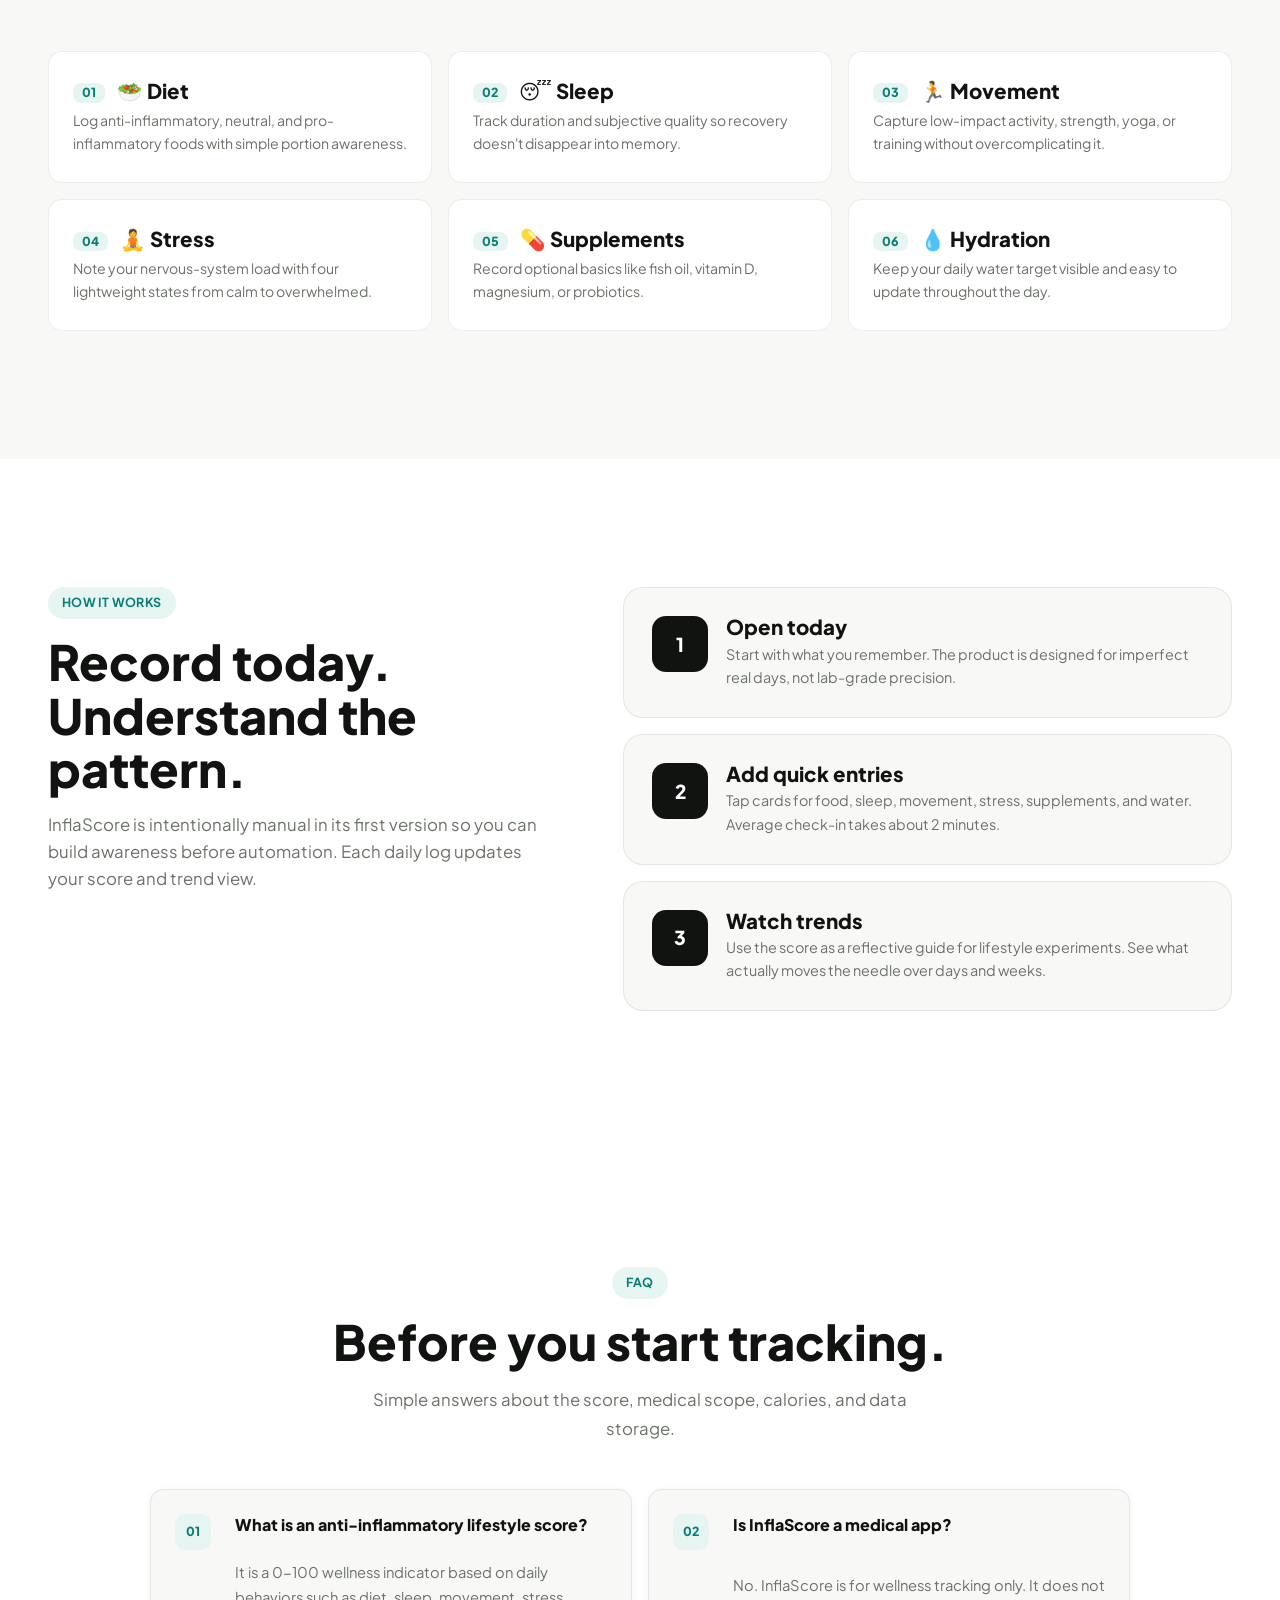
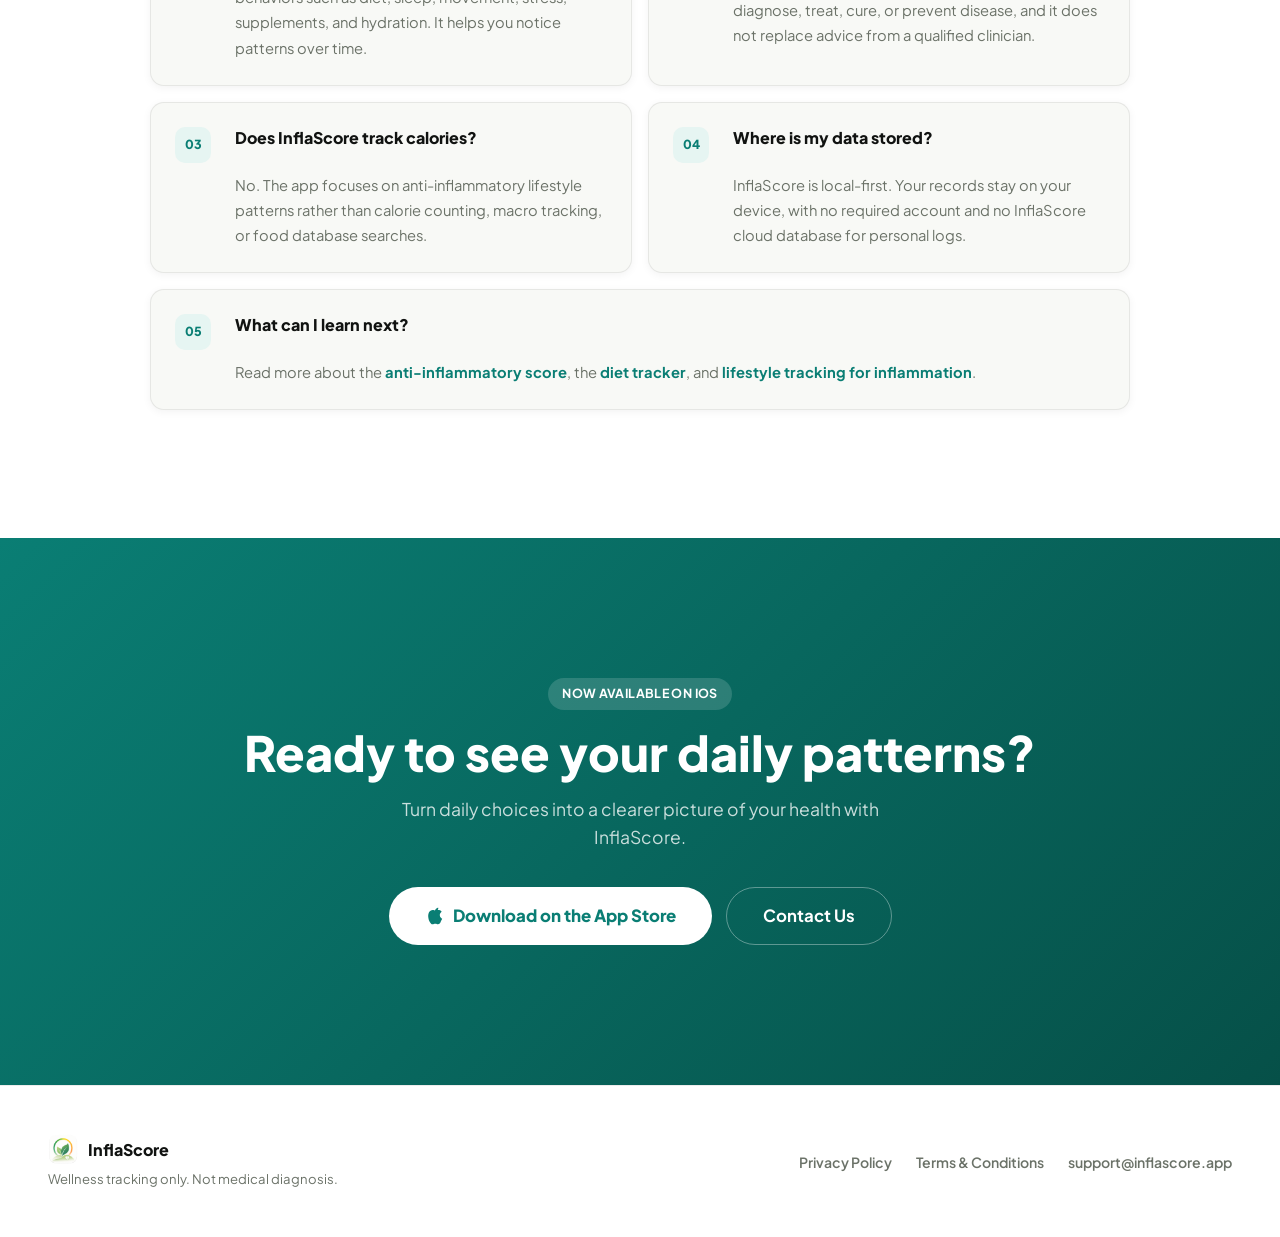
==== commit 78ea1afa: "Update App Store download links, replace Coming Soon with live link" ====
--- a/public/index.html
+++ b/public/index.html
@@ -119,9 +119,9 @@
     <h1>Anti-inflammatory diet and lifestyle tracker app.</h1>
     <p class="hero-sub">InflaScore translates food, sleep, movement, stress, supplements, and hydration into one simple daily score &mdash; so you can see which lifestyle patterns support feeling better.</p>
     <div class="hero-actions" id="download">
-      <a class="btn btn-primary btn-lg" href="#">
+      <a class="btn btn-primary btn-lg" href="https://apps.apple.com/us/app/inflascore/id6766045256">
         <svg class="btn-icon" viewBox="0 0 24 24" fill="currentColor"><path d="M18.71 19.5C17.88 20.74 17 21.95 15.66 21.97C14.32 22 13.89 21.18 12.37 21.18C10.84 21.18 10.37 21.95 9.1 22C7.79 22.05 6.8 20.68 5.96 19.47C4.25 16.56 2.93 11.3 4.7 7.72C5.57 5.94 7.36 4.83 9.28 4.8C10.56 4.78 11.76 5.68 12.54 5.68C13.31 5.68 14.78 4.58 16.35 4.75C17.02 4.78 18.85 5.02 20.03 6.76C19.93 6.83 17.67 8.15 17.69 10.87C17.72 14.14 20.56 15.18 20.59 15.19C20.56 15.27 20.12 16.72 19.06 18.2L18.71 19.5ZM13 3.5C13.73 2.67 14.94 2.04 15.94 2C16.07 3.17 15.6 4.35 14.9 5.19C14.21 6.04 13.07 6.7 11.95 6.61C11.8 5.46 12.36 4.26 13 3.5Z"/></svg>
-        Coming Soon
+        Download on the App Store
       </a>
       <a class="btn btn-ghost btn-lg" href="#score">Explore the Score</a>
     </div>
@@ -458,13 +458,13 @@
 <!-- ===== CTA ===== -->
 <section class="cta-section" id="cta">
   <div class="container">
-    <span class="badge" style="background:rgba(255,255,255,.15);color:#fff;margin-bottom:16px;">Coming Soon</span>
+    <span class="badge" style="background:rgba(255,255,255,.15);color:#fff;margin-bottom:16px;">Now Available on iOS</span>
     <h2>Ready to see your daily patterns?</h2>
-    <p>Join the first wave of InflaScore users. Turn daily choices into a clearer picture of your health.</p>
+    <p>Turn daily choices into a clearer picture of your health with InflaScore.</p>
     <div class="cta-actions">
-      <a class="btn btn-white btn-lg" href="#">
+      <a class="btn btn-white btn-lg" href="https://apps.apple.com/us/app/inflascore/id6766045256">
         <svg class="store-icon" viewBox="0 0 24 24" fill="currentColor"><path d="M18.71 19.5C17.88 20.74 17 21.95 15.66 21.97C14.32 22 13.89 21.18 12.37 21.18C10.84 21.18 10.37 21.95 9.1 22C7.79 22.05 6.8 20.68 5.96 19.47C4.25 16.56 2.93 11.3 4.7 7.72C5.57 5.94 7.36 4.83 9.28 4.8C10.56 4.78 11.76 5.68 12.54 5.68C13.31 5.68 14.78 4.58 16.35 4.75C17.02 4.78 18.85 5.02 20.03 6.76C19.93 6.83 17.67 8.15 17.69 10.87C17.72 14.14 20.56 15.18 20.59 15.19C20.56 15.27 20.12 16.72 19.06 18.2L18.71 19.5ZM13 3.5C13.73 2.67 14.94 2.04 15.94 2C16.07 3.17 15.6 4.35 14.9 5.19C14.21 6.04 13.07 6.7 11.95 6.61C11.8 5.46 12.36 4.26 13 3.5Z"/></svg>
-        Coming Soon
+        Download on the App Store
       </a>
       <a class="btn btn-outline-white btn-lg" href="mailto:support@inflascore.app">Contact Us</a>
     </div>
